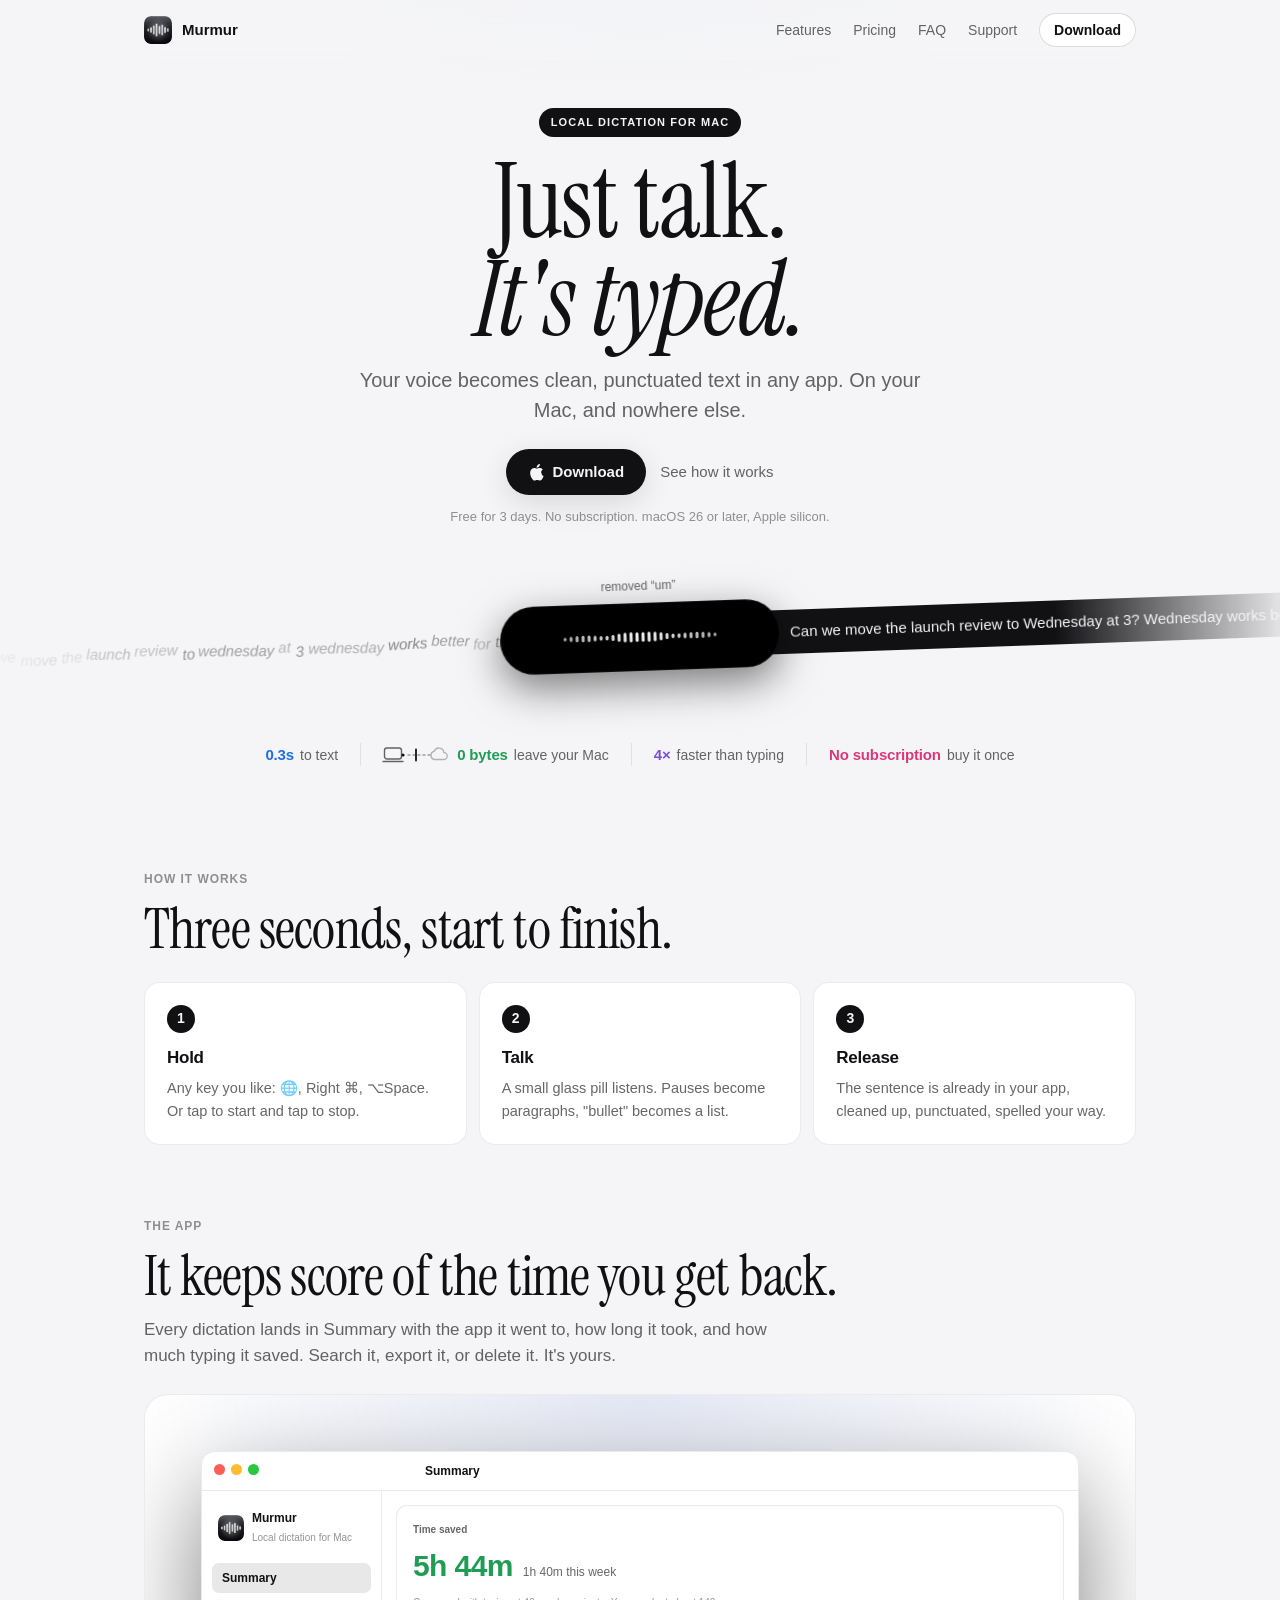
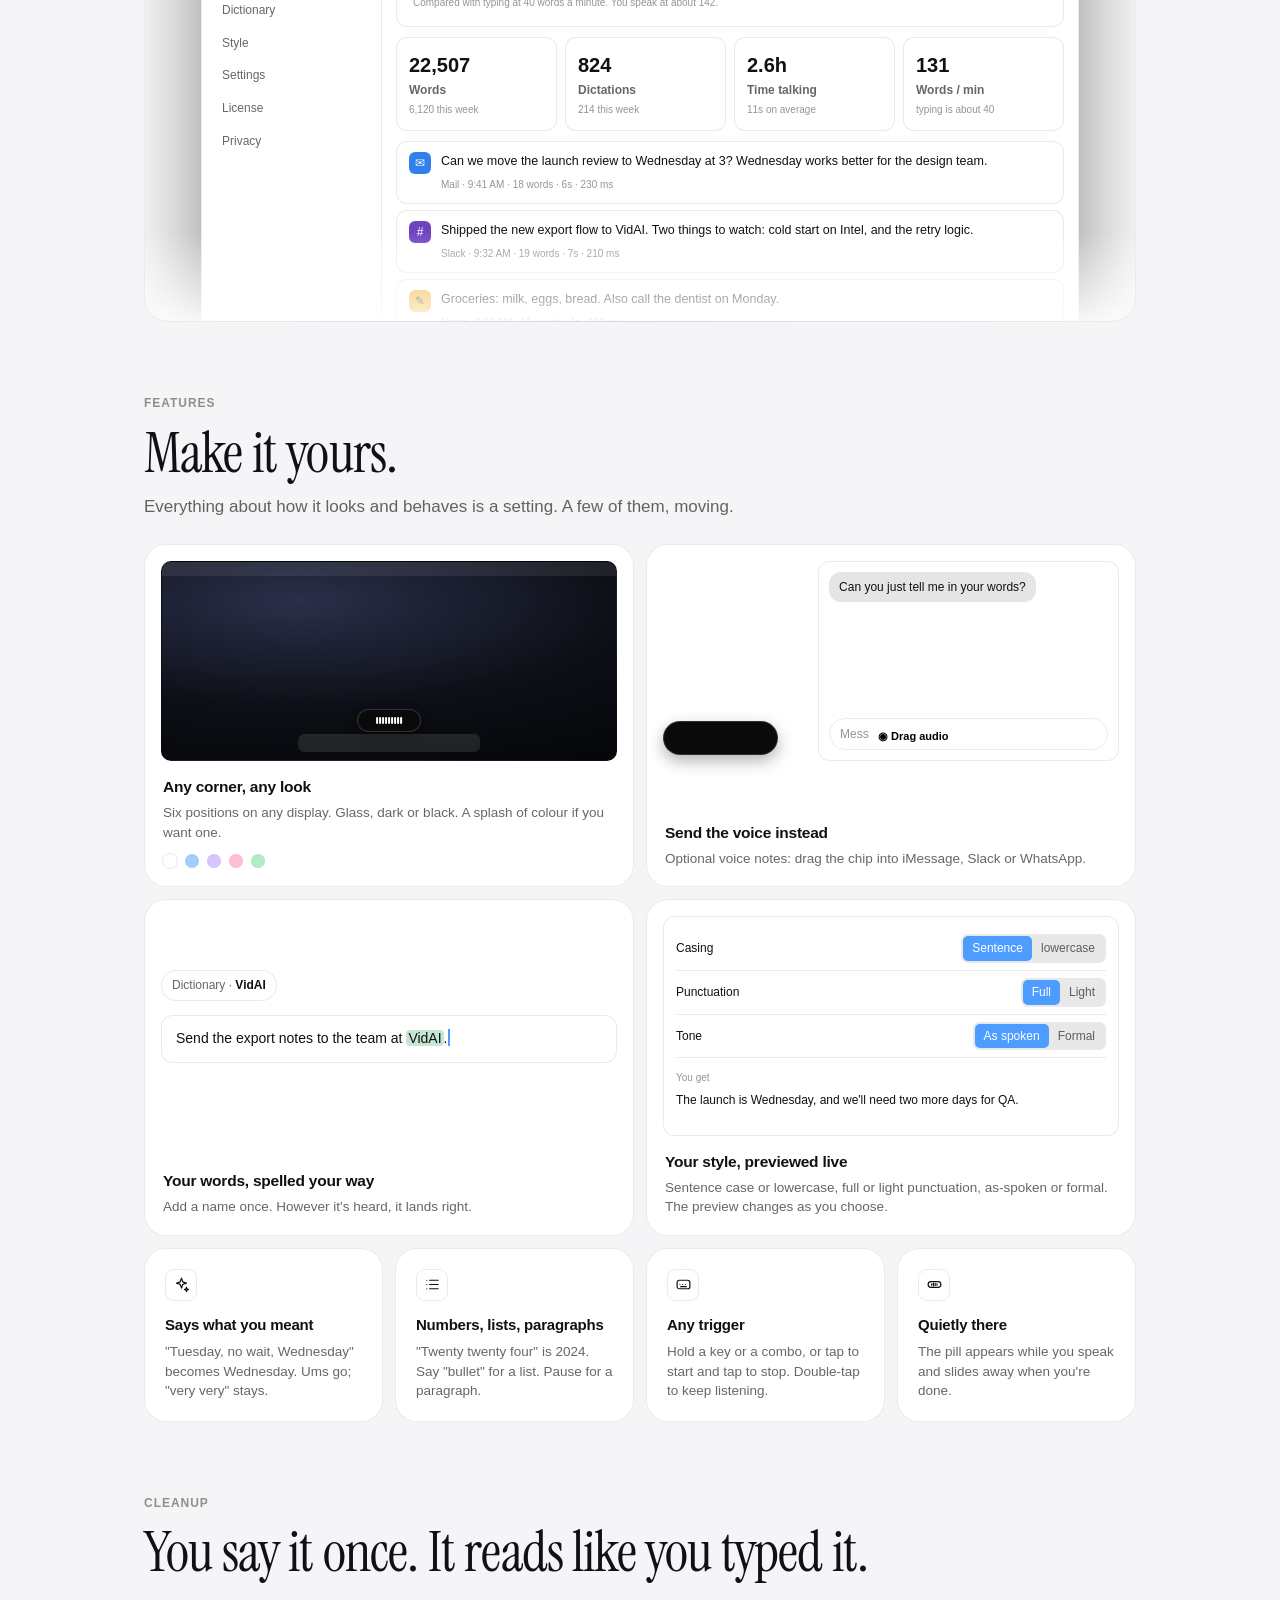
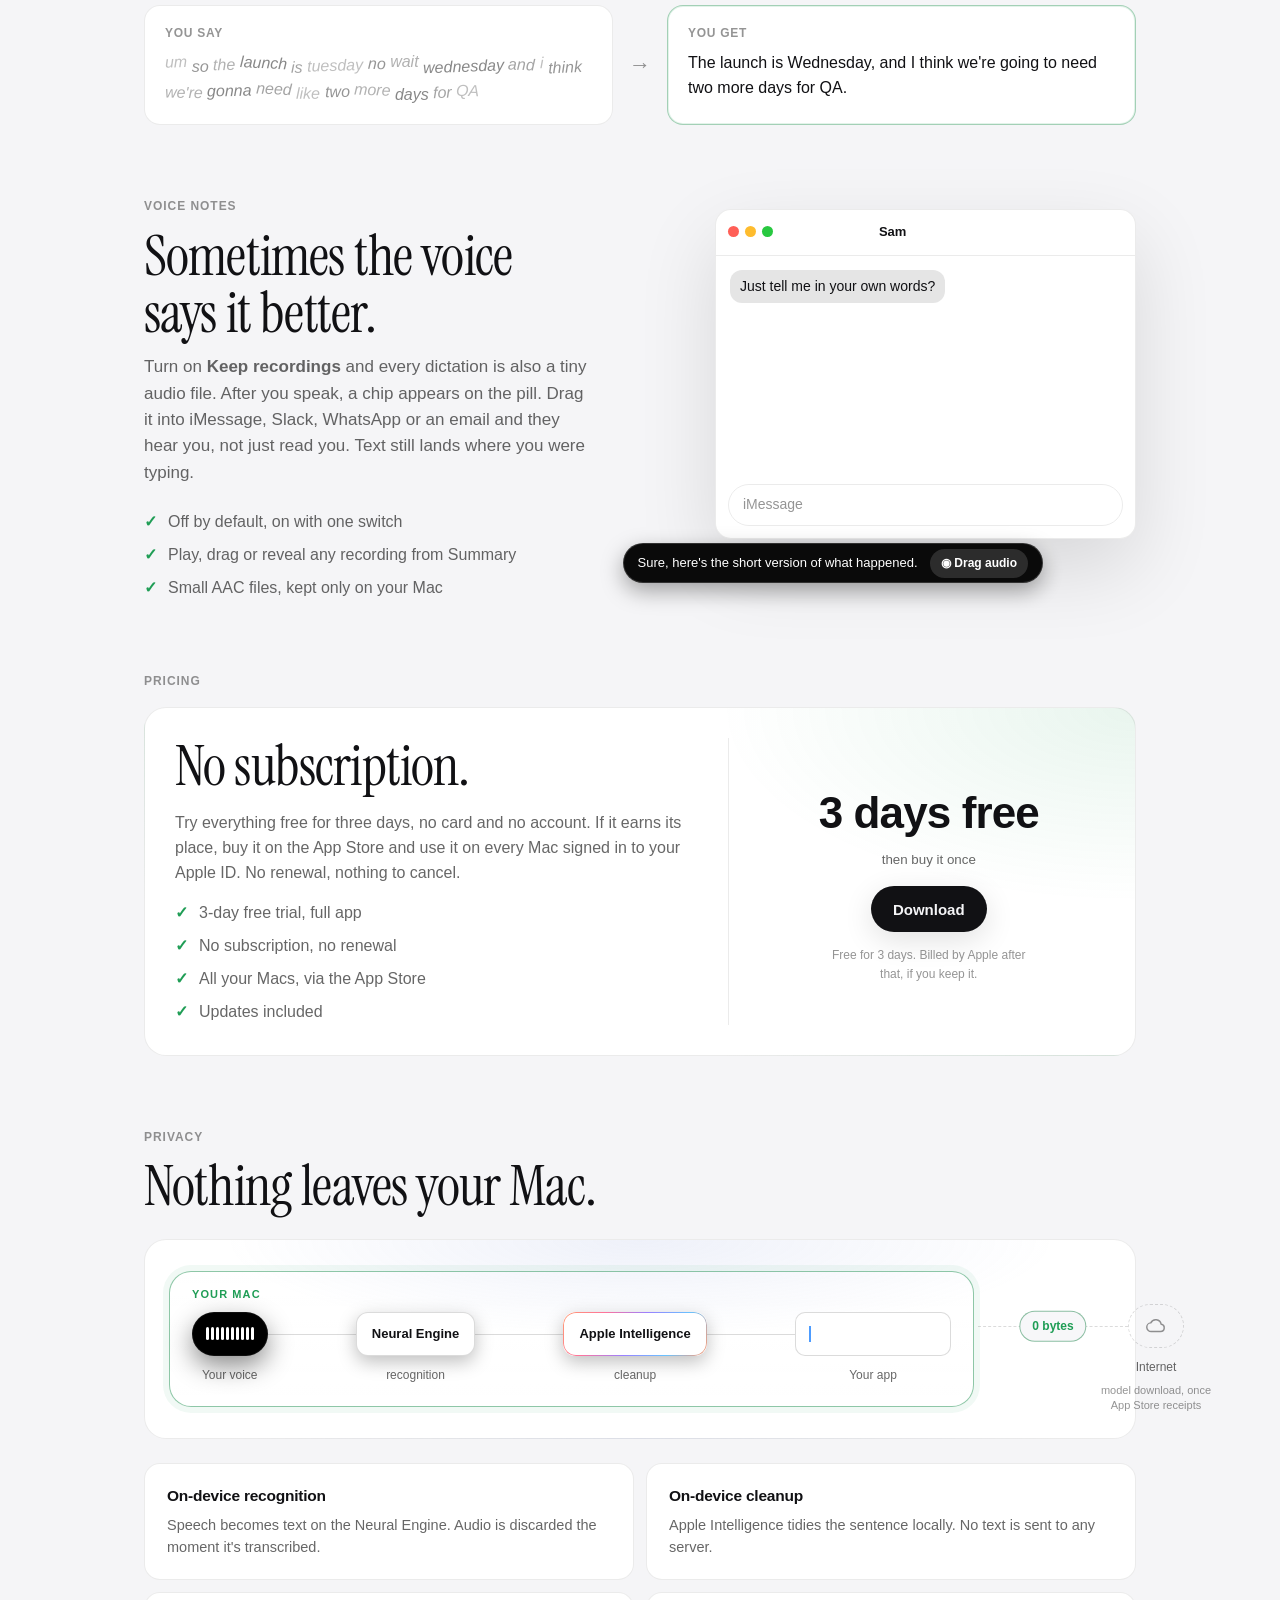
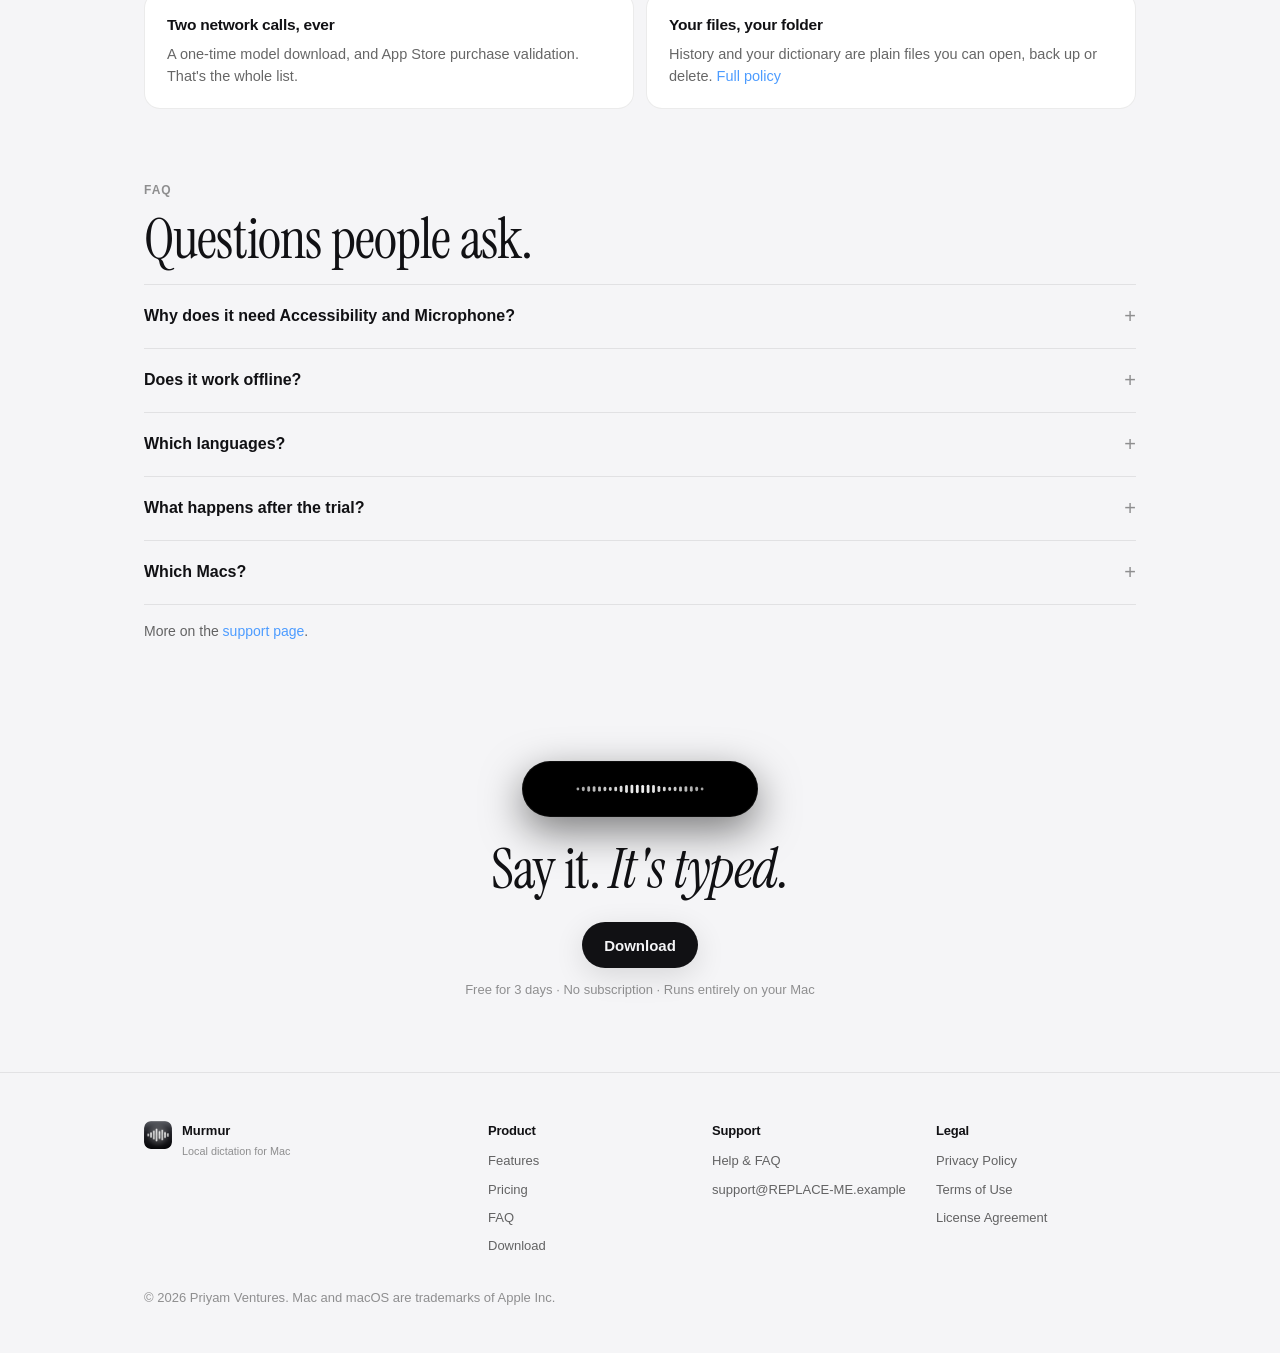
==== Site/index.html @ 07d6a44a "Site: pill halo tight to the edge Co-Authored-By: Claude Opus 5 <noreply@anthropic.com>" ====
<!doctype html><html lang="en"><head><meta charset="utf-8"><meta name="viewport" content="width=device-width, initial-scale=1"><link rel="icon" href="assets/favicon.png"><link rel="preconnect" href="https://fonts.googleapis.com"><link rel="preconnect" href="https://fonts.gstatic.com" crossorigin><link rel="stylesheet" href="https://fonts.googleapis.com/css2?family=Instrument+Serif:ital@0;1&display=swap"><link rel="stylesheet" href="site.css?v=18"><script src="site.js?v=8" defer></script><title>Murmur — Local dictation for Mac</title>
<meta name="description" content="Talk, and clean text lands wherever you're typing. Everything runs on your Mac: no cloud, no account, no telemetry."></head>
<body>
<div class="glow" aria-hidden="true"></div>
<header class="nav wrap"><a class="brand" href="index.html"><img src="assets/icon.png" alt=""><span data-brand="name">Murmur</span></a><nav><a href="#features">Features</a><a href="#pricing">Pricing</a><a href="#faq">FAQ</a><a href="support.html">Support</a><a class="navcta" data-store href="#">Download</a></nav></header>
<main class="wrap">

  <section class="hero">
    <p class="eyebrow tag">Local dictation for Mac</p>
    <h1>Just talk.<br><em>It's typed.</em></h1>
    <p class="lede">Your voice becomes clean, punctuated text in any app. On your Mac, and nowhere else.</p>
    <div class="cta-row">
      <a class="cta" data-store href="#"><svg width="16" height="18" viewBox="0 0 16 18" fill="currentColor" aria-hidden="true"><path d="M13.1 9.5c0-2 1.6-2.9 1.7-3-1-1.4-2.4-1.6-2.9-1.6-1.2-.1-2.4.7-3 .7s-1.6-.7-2.6-.7C4.9 4.9 3.6 5.7 2.9 7c-1.5 2.6-.4 6.4 1.1 8.5.7 1 1.5 2.2 2.6 2.1 1-.1 1.4-.7 2.7-.7s1.6.7 2.7.6c1.1 0 1.8-1 2.5-2 .8-1.2 1.1-2.3 1.1-2.4 0 0-2.1-.8-2.1-3.2zM11.1 3.6c.6-.7.9-1.6.8-2.6-.8 0-1.8.5-2.4 1.2-.5.6-1 1.6-.9 2.5.9.1 1.9-.4 2.5-1.1z"/></svg> Download</a>
      <a class="ghost" href="#how">See how it works</a>
    </div>
    <p class="sub">Free for 3 days. No subscription. macOS 26 or later, Apple silicon.</p>
    <div class="tape" id="tape" aria-hidden="true">
      <div class="tape-raw"><div class="track" id="track-raw"></div></div>
      <div class="tape-clean"><div class="track" id="track-clean"></div></div>
      <div class="tape-badge" id="badge"><span>removed “um”</span></div>
      <div class="pill"><canvas id="wave"></canvas></div>
    </div>
    <ul class="strip" aria-label="Key facts">
      <li><b>0.3s</b><span>to text</span></li>
      <li class="fact-net"><svg class="netglyph" viewBox="0 0 64 20" width="64" height="20" aria-hidden="true">
          <rect x="1.5" y="3" width="17" height="11" rx="2.5"/><path d="M0 16.5h20"/>
          <path class="dash" d="M25 10h22"/>
          <path class="wall" d="M33 4.5v11"/>
          <circle class="pkt" cx="20" cy="10" r="1.6"/>
          <path class="cloud" d="M52 14.5h8.5a3.5 3.5 0 0 0 .4-7 5 5 0 0 0-9.6-1.3A4.2 4.2 0 0 0 52 14.5z"/>
        </svg><b>0 bytes</b><span>leave your Mac</span></li>
      <li><b>4×</b><span>faster than typing</span></li>
      <li><b>No subscription</b><span>buy it once</span></li>
    </ul>
  </section>

  <section class="section reveal" id="how">
    <p class="eyebrow">How it works</p>
    <h2>Three seconds, start to finish.</h2>
    <div class="steps">
      <div class="step"><div class="num">1</div><h3>Hold</h3><p>Any key you like: 🌐, Right ⌘, ⌥Space. Or tap to start and tap to stop.</p></div>
      <div class="step"><div class="num">2</div><h3>Talk</h3><p>A small glass pill listens. Pauses become paragraphs, "bullet" becomes a list.</p></div>
      <div class="step"><div class="num">3</div><h3>Release</h3><p>The sentence is already in your app, cleaned up, punctuated, spelled your way.</p></div>
    </div>
  </section>

  <section class="section reveal" id="app">
    <p class="eyebrow">The app</p>
    <h2>It keeps score of the time you get back.</h2>
    <p class="lede-left">Every dictation lands in Summary with the app it went to, how long it took, and how much typing it saved. Search it, export it, or delete it. It's yours.</p>
    <div class="stage">
    <div class="window" id="mock">
      <div class="titlebar"><span class="dots"><i></i><i></i><i></i></span><span class="title">Summary</span></div>
      <div class="body">
        <aside class="side">
          <div class="side-brand"><img src="assets/icon.png" alt=""><div><b data-brand="name">Murmur</b><small data-brand="tagline">Local dictation</small></div></div>
          <div class="row sel">Summary</div><div class="row">Dictionary</div><div class="row">Style</div><div class="row">Settings</div><div class="row">License</div><div class="row">Privacy</div>
        </aside>
        <div class="content">
          <div class="hero-card"><small>Time saved</small><div class="saved"><b data-count="6h 12m">0h 0m</b><span>1h 40m this week</span></div><small class="faint">Compared with typing at 40 words a minute. You speak at about 142.</small></div>
          <div class="tiles">
            <div class="tile"><b data-count="24,310">0</b><span>Words</span><small>6,120 this week</small></div>
            <div class="tile"><b data-count="893">0</b><span>Dictations</span><small>214 this week</small></div>
            <div class="tile"><b data-count="2.8h">0h</b><span>Time talking</span><small>11s on average</small></div>
            <div class="tile"><b data-count="142">0</b><span>Words / min</span><small>typing is about 40</small></div>
          </div>
          <div class="list">
            <div class="item"><span class="app a1">✉︎</span><div><p>Can we move the launch review to Wednesday at 3? Wednesday works better for the design team.</p><small>Mail · 9:41 AM · 18 words · 6s · 230 ms</small></div></div>
            <div class="item"><span class="app a2">#</span><div><p>Shipped the new export flow to VidAI. Two things to watch: cold start on Intel, and the retry logic.</p><small>Slack · 9:32 AM · 19 words · 7s · 210 ms</small></div></div>
            <div class="item"><span class="app a3">✎</span><div><p>Groceries: milk, eggs, bread. Also call the dentist on Monday.</p><small>Notes · 8:58 AM · 11 words · 4s · 190 ms</small></div></div>
          </div>
        </div>
      </div>
    </div>
    </div>
  </section>

  <section class="section reveal" id="features">
    <p class="eyebrow">Features</p>
    <h2>Make it yours.</h2>
    <p class="lede-left">Everything about how it looks and behaves is a setting. A few of them, moving.</p>
    <div class="bento">
      <div class="tile-b span2" id="scene-pos">
        <div class="mini-screen"><div class="mini-menubar"></div><div class="mini-pill"><i></i><i></i><i></i><i></i><i></i><i></i><i></i><i></i><i></i></div><div class="mini-dock"></div></div>
        <div class="scene-cap"><h3>Any corner, any look</h3><p>Six positions on any display. Glass, dark or black. A splash of colour if you want one.</p><div class="swatches"><span class="on"></span><span style="--c:#4d9cff"></span><span style="--c:#b28cff"></span><span style="--c:#ff80b3"></span><span style="--c:#66d98c"></span></div></div>
      </div>
      <div class="tile-b" id="scene-drag">
        <div class="drag-stage">
          <div class="chat"><div class="bubble them">Can you just tell me in your words?</div><div class="bubble me voice" id="voice"><span class="vwave"><i></i><i></i><i></i><i></i><i></i><i></i><i></i><i></i><i></i><i></i></span><b>0:06</b></div><div class="chat-input">Message</div></div>
          <div class="dpill" id="dpill"><span class="chip" id="chip">◉ Drag audio</span></div>
        </div>
        <div class="scene-cap"><h3>Send the voice instead</h3><p>Optional voice notes: drag the chip into iMessage, Slack or WhatsApp.</p></div>
      </div>
      <div class="tile-b" id="scene-dict">
        <div class="dict-stage">
          <div class="dict-chip">Dictionary · <b>VidAI</b></div>
          <div class="dict-field"><span id="dict-text"></span><span class="caret"></span></div>
        </div>
        <div class="scene-cap"><h3>Your words, spelled your way</h3><p>Add a name once. However it's heard, it lands right.</p></div>
      </div>
      <div class="tile-b span2" id="scene-style">
        <div class="style-wrap">
          <div class="mini-form">
            <div class="mrow"><span>Casing</span><div class="seg" data-seg="case"><b class="sel">Sentence</b><b>lowercase</b></div></div>
            <div class="mrow"><span>Punctuation</span><div class="seg" data-seg="punct"><b class="sel">Full</b><b>Light</b></div></div>
            <div class="mrow"><span>Tone</span><div class="seg" data-seg="tone"><b class="sel">As spoken</b><b>Formal</b></div></div>
            <div class="mprev"><small>You get</small><p id="style-prev"></p></div>
          </div>
        </div>
        <div class="scene-cap"><h3>Your style, previewed live</h3><p>Sentence case or lowercase, full or light punctuation, as-spoken or formal. The preview changes as you choose.</p></div>
      </div>
      <div class="tile-b small"><div class="ic"><svg viewBox="0 0 24 24" aria-hidden="true"><path d="M12 3l1.8 5.2L19 10l-5.2 1.8L12 17l-1.8-5.2L5 10l5.2-1.8zM19 16l.8 2.2L22 19l-2.2.8L19 22l-.8-2.2L16 19l2.2-.8z"/></svg></div><h3>Says what you meant</h3><p>"Tuesday, no wait, Wednesday" becomes Wednesday. Ums go; "very very" stays.</p></div>
      <div class="tile-b small"><div class="ic"><svg viewBox="0 0 24 24" aria-hidden="true"><path d="M8 6h12M8 12h12M8 18h12M4 6h.01M4 12h.01M4 18h.01"/></svg></div><h3>Numbers, lists, paragraphs</h3><p>"Twenty twenty four" is 2024. Say "bullet" for a list. Pause for a paragraph.</p></div>
      <div class="tile-b small"><div class="ic"><svg viewBox="0 0 24 24" aria-hidden="true"><rect x="3" y="6" width="18" height="12" rx="3"/><path d="M7 12h.01M11 12h.01M15 12h.01M8 15h8"/></svg></div><h3>Any trigger</h3><p>Hold a key or a combo, or tap to start and tap to stop. Double-tap to keep listening.</p></div>
      <div class="tile-b small"><div class="ic"><svg viewBox="0 0 24 24" aria-hidden="true"><rect x="3" y="8" width="18" height="8" rx="4"/><path d="M8 11v2M10.5 10v4M13 10.5v3M15.5 11v2"/></svg></div><h3>Quietly there</h3><p>The pill appears while you speak and slides away when you're done.</p></div>
    </div>
  </section>

  <section class="section reveal" id="examples">
    <p class="eyebrow">Cleanup</p>
    <h2>You say it once. It reads like you typed it.</h2>
    <div class="pair" id="pair">
      <div class="say"><small>You say</small><p id="say"></p></div>
      <div class="arrow">→</div>
      <div class="get"><small>You get</small><p id="get"></p></div>
    </div>
  </section>

  <section class="section reveal" id="voice-notes">
    <div class="split">
      <div class="split-copy">
        <p class="eyebrow">Voice notes</p>
        <h2>Sometimes the voice says it better.</h2>
        <p class="lede-left">Turn on <b>Keep recordings</b> and every dictation is also a tiny audio file. After you speak, a chip appears on the pill. Drag it into iMessage, Slack, WhatsApp or an email and they hear you, not just read you. Text still lands where you were typing.</p>
        <ul class="ticks"><li>Off by default, on with one switch</li><li>Play, drag or reveal any recording from Summary</li><li>Small AAC files, kept only on your Mac</li></ul>
      </div>
      <div class="vstage" id="vstage">
        <div class="msgwin">
          <div class="msghead"><span class="dots"><i></i><i></i><i></i></span><span class="msgname">Sam</span></div>
          <div class="msgbody">
            <div class="bubble them">Just tell me in your own words?</div>
            <div class="bubble me voice big" id="voice2"><span class="play" id="play2">▶</span><span class="vwave" id="vwave2"><i></i><i></i><i></i><i></i><i></i><i></i><i></i><i></i><i></i><i></i><i></i><i></i><i></i><i></i><i></i><i></i></span><b>0:06</b></div>
          </div>
          <div class="msginput" id="msginput">iMessage</div>
        </div>
        <div class="vpill" id="vpill"><span class="vtext" id="vtext">Sure, here's the short version of what happened.</span><span class="chip big" id="chip2">◉ Drag audio</span></div>
      </div>
    </div>
  </section>

  <section class="section reveal" id="pricing">
    <p class="eyebrow">Pricing</p>
    <div class="price-card">
      <div class="price-left">
        <h2>No subscription.</h2>
        <p class="muted">Try everything free for three days, no card and no account. If it earns its place, buy it on the App Store and use it on every Mac signed in to your Apple ID. No renewal, nothing to cancel.</p>
        <ul class="ticks">
          <li>3-day free trial, full app</li>
          <li>No subscription, no renewal</li>
          <li>All your Macs, via the App Store</li>
          <li>Updates included</li>
        </ul>
      </div>
      <div class="price-right">
        <div class="price-tag"><span data-brand="price">3 days free</span><small data-brand="priceNote">then buy it once</small></div>
        <a class="cta" data-store href="#">Download</a>
        <small class="faint">Free for 3 days. Billed by Apple after that, if you keep it.</small>
      </div>
    </div>
  </section>

  <section class="section reveal" id="privacy">
    <p class="eyebrow">Privacy</p>
    <h2>Nothing leaves your Mac.</h2>
    <div class="flow" aria-label="Your voice becomes text inside your Mac; nothing is sent to the internet">
      <div class="mac">
        <span class="mac-title">Your Mac</span>
        <div class="pipe">
          <div class="node">
            <div class="mpill"><i></i><i></i><i></i><i></i><i></i><i></i><i></i><i></i><i></i><i></i></div>
            <small>Your voice</small>
          </div>
          <div class="wire"><span class="fly wave"><i></i><i></i><i></i><i></i><i></i></span></div>
          <div class="node"><div class="tile-n"><b>Neural Engine</b></div><small>recognition</small></div>
          <div class="wire"><span class="fly rough">um so can</span></div>
          <div class="node"><div class="tile-n ai"><b>Apple Intelligence</b></div><small>cleanup</small></div>
          <div class="wire"><span class="fly clean">So, can</span></div>
          <div class="node"><div class="mfield"><span id="flow-typed"></span><i class="caret"></i></div><small>Your app</small></div>
        </div>
      </div>
      <div class="out">
        <div class="wire dashed"><span class="barrier">0 bytes</span></div>
        <div class="node">
          <div class="cloud-n"><svg viewBox="0 0 24 24" width="22" height="22" aria-hidden="true"><path d="M7 18h10a4 4 0 0 0 .6-7.95A6 6 0 0 0 6.3 8.6 4.5 4.5 0 0 0 7 18z"/></svg></div>
          <small>Internet</small>
          <em>model download, once<br>App Store receipts</em>
        </div>
      </div>
    </div>
    <div class="priv-grid">
      <div><h3>On-device recognition</h3><p>Speech becomes text on the Neural Engine. Audio is discarded the moment it's transcribed.</p></div>
      <div><h3>On-device cleanup</h3><p>Apple Intelligence tidies the sentence locally. No text is sent to any server.</p></div>
      <div><h3>Two network calls, ever</h3><p>A one-time model download, and App Store purchase validation. That's the whole list.</p></div>
      <div><h3>Your files, your folder</h3><p>History and your dictionary are plain files you can open, back up or delete. <a href="privacy.html">Full policy</a></p></div>
    </div>
  </section>

  <section class="section reveal" id="faq">
    <p class="eyebrow">FAQ</p>
    <h2>Questions people ask.</h2>
    <div class="faq">
      <details><summary>Why does it need Accessibility and Microphone?</summary><p>Microphone, to hear you while you hold the key. Accessibility, to notice the key anywhere on the Mac and to paste the text into the app you're using. It never reads your screen.</p></details>
      <details><summary>Does it work offline?</summary><p>Yes. After the one-time model download on first launch, dictation needs no connection at all.</p></details>
      <details><summary>Which languages?</summary><p>English, all accents. The model is English-only by design; that's what makes it this accurate and this fast.</p></details>
      <details><summary>What happens after the trial?</summary><p>Dictation pauses until you buy it, once, on the App Store. Everything you dictated stays in Summary.</p></details>
      <details><summary>Which Macs?</summary><p>Any Mac with Apple silicon running macOS 26 or later.</p></details>
    </div>
    <p class="muted">More on the <a href="support.html">support page</a>.</p>
  </section>

  <section class="final reveal">
    <div class="pill mini"><canvas id="wave2"></canvas></div>
    <h2>Say it. <em>It's typed.</em></h2>
    <a class="cta" data-store href="#">Download</a>
    <p class="sub">Free for 3 days · No subscription · Runs entirely on your Mac</p>
  </section>
</main>
<footer><div class="wrap">
  <div class="fcols">
    <div class="fbrand"><img src="assets/icon.png" alt=""><div><b data-brand="name">Murmur</b><br><small data-brand="tagline">Local dictation</small></div></div>
    <div><h4>Product</h4><a href="#features">Features</a><a href="#pricing">Pricing</a><a href="#faq">FAQ</a><a data-store href="#">Download</a></div>
    <div><h4>Support</h4><a href="support.html">Help &amp; FAQ</a><a data-mail href="#">support</a></div>
    <div><h4>Legal</h4><a href="privacy.html">Privacy Policy</a><a href="terms.html">Terms of Use</a><a href="eula.html">License Agreement</a></div>
  </div>
  <p>© <span data-year></span> <span data-brand="company">Priyam Ventures</span>. Mac and macOS are trademarks of Apple Inc.</p>
</div></footer>
</body></html>
---- Site/site.css ----
/* ---------- tokens ---------- */
:root {
  --bg: #0b0b0d; --bg2: #121216; --card: #17171c; --card2: #1c1c22; --line: rgba(255,255,255,.08); --line2: rgba(255,255,255,.14);
  --text: #f2f2f4; --dim: rgba(255,255,255,.62); --faint: rgba(255,255,255,.42);
  --green: #33c773; --accent: #4d9cff; --r: 16px; --r-lg: 22px;
  --s1: 8px; --s2: 12px; --s3: 16px; --s4: 24px; --s5: 32px; --s6: 48px; --s7: 72px; --s8: 104px;
  --maxw: 1040px; --shadow: 0 30px 80px rgba(0,0,0,.45);
  color-scheme: dark;
}
@media (prefers-color-scheme: light) {
  :root { --bg: #f5f5f7; --bg2: #ffffff; --card: #ffffff; --card2: #f7f7f9; --line: rgba(0,0,0,.08); --line2: rgba(0,0,0,.14); --text: #111114; --dim: rgba(0,0,0,.6); --faint: rgba(0,0,0,.42); --green: #1f9d55; --shadow: 0 30px 80px rgba(0,0,0,.12); color-scheme: light; }
}
* { box-sizing: border-box; }
html { -webkit-text-size-adjust: 100%; scroll-behavior: smooth; }
html, body { overflow-x: clip; }
body { margin: 0; background: var(--bg); color: var(--text);
  font: 16px/1.55 -apple-system, BlinkMacSystemFont, "SF Pro Text", "Helvetica Neue", Helvetica, Arial, sans-serif; -webkit-font-smoothing: antialiased; }
a { color: var(--accent); text-decoration: none; } a:hover { text-decoration: underline; }
h1, h2, h3, h4 { margin: 0; letter-spacing: -0.015em; }
/* Display type: an editorial serif, regular weight, with an italic for the payoff. */
h1, .section > h2, .price-left h2, .final h2, .split h2 { font-family: "Instrument Serif", "Iowan Old Style", "Times New Roman", serif; font-weight: 400; letter-spacing: -0.015em; -webkit-font-smoothing: antialiased; }
h1 em, h2 em { font-style: italic; color: var(--text); }
.wrap { max-width: var(--maxw); margin: 0 auto; padding: 0 var(--s4); }
.glow { position: fixed; inset: -20% 0 auto 0; height: 70vh; pointer-events: none; z-index: 0;
  background: radial-gradient(60% 60% at 50% 0%, rgba(120,140,190,.18), transparent 70%); animation: drift 24s ease-in-out infinite alternate; }
@media (prefers-color-scheme: light) { .glow { background: radial-gradient(60% 60% at 50% 0%, rgba(90,120,200,.14), transparent 70%); } }
@keyframes drift { from { transform: translateX(-4%) scale(1); } to { transform: translateX(4%) scale(1.06); } }
main, footer { position: relative; z-index: 1; }

/* ---------- nav ---------- */
header.nav { position: sticky; top: 0; z-index: 10; display: flex; align-items: center; justify-content: space-between; height: 60px;
  backdrop-filter: saturate(160%) blur(16px); -webkit-backdrop-filter: saturate(160%) blur(16px);
  background: color-mix(in srgb, var(--bg) 72%, transparent); border-bottom: 1px solid transparent; transition: border-color .3s; }
header.nav.scrolled { border-bottom-color: var(--line); }
.brand { display: inline-flex; align-items: center; gap: 10px; font-weight: 600; font-size: 15px; color: var(--text); } .brand:hover { text-decoration: none; }
.brand img { width: 28px; height: 28px; border-radius: 7px; display: block; }
nav { display: flex; align-items: center; gap: 22px; height: 100%; }
nav a { color: var(--dim); font-size: 14px; line-height: 1; white-space: nowrap; transition: color .2s; } nav a:hover { color: var(--text); text-decoration: none; }
nav .navcta { color: var(--text); background: var(--card); border: 1px solid var(--line2); height: 34px; padding: 0 14px; border-radius: 999px; display: inline-flex; align-items: center; font-weight: 600; transition: background .2s, transform .2s; }
nav .navcta:hover { background: var(--card2); transform: translateY(-1px); }

/* ---------- type ---------- */
.eyebrow { color: var(--faint); font-size: 12px; font-weight: 600; letter-spacing: .08em; text-transform: uppercase; margin: 0 0 var(--s2); }
h1 { font-size: clamp(56px, 9vw, 104px); line-height: 0.94; margin: 0 0 var(--s3); }
h2 { font-size: clamp(26px, 3.4vw, 36px); line-height: 1.12; font-weight: 700; margin: 0 0 var(--s2); }
.section > h2, .price-left h2, .final h2, .split h2 { font-size: clamp(36px, 4.8vw, 56px); line-height: 1.02; }
h3 { font-size: 17px; font-weight: 600; }
.lede { color: var(--dim); font-size: clamp(17px, 2vw, 20px); max-width: 600px; margin: 0 auto var(--s4); line-height: 1.5; }
.lede-left { color: var(--dim); font-size: 17px; max-width: 640px; margin: 0 0 var(--s4); }
.muted { color: var(--dim); max-width: 680px; }
.sub { color: var(--faint); font-size: 13px; margin: var(--s2) 0 0; }

/* ---------- hero ---------- */
.hero { text-align: center; padding: var(--s6) 0 var(--s5); overflow: visible; }
/* Ticker tape: what you said flows in from the left, what got typed rolls out on a ribbon. */
:root { --ribbon-bg: #f4f4f6; --ribbon-fg: #111114; }
@media (prefers-color-scheme: light) { :root { --ribbon-bg: #111114; --ribbon-fg: #f4f4f6; } }
.tape { position: relative; width: 112vw; margin: var(--s6) 0 var(--s3) calc(50% - 56vw); height: 120px; transform: rotate(-2deg); pointer-events: none; }
.tape-raw, .tape-clean { position: absolute; top: 40px; height: 44px; overflow: hidden; display: flex; align-items: center; }
.tape-raw { left: 0; right: 50%; -webkit-mask-image: linear-gradient(90deg, transparent 8%, #000 42%, #000); mask-image: linear-gradient(90deg, transparent 8%, #000 42%, #000); }
.tape-clean { left: 50%; right: 0; background: var(--ribbon-bg); box-shadow: 0 10px 30px rgba(0,0,0,.25);
  -webkit-mask-image: linear-gradient(90deg, #000, #000 58%, transparent 92%); mask-image: linear-gradient(90deg, #000, #000 58%, transparent 92%); }
.track { display: flex; white-space: nowrap; will-change: transform; animation: tape 60s linear infinite; }
.track > span { padding-right: 1.4em; }
.tape-raw .track { color: var(--dim); font-size: 15px; font-weight: 300; font-style: italic; padding-right: 140px; }
.tape-raw .w, .say .w { display: inline-block; font-style: italic; opacity: var(--o); transform: rotate(var(--r)) translateY(var(--y)); animation: wobble var(--d) ease-in-out var(--dl) infinite alternate; }
@keyframes wobble { to { transform: rotate(calc(var(--r) * -1)) translateY(calc(var(--y) * -1)); } }
.tape-clean .track { color: var(--ribbon-fg); font-size: 15px; font-weight: 500; padding-left: 150px; }
@keyframes tape { from { transform: translateX(-50%); } to { transform: translateX(0); } }
.tape .pill { position: absolute; left: 50%; top: 28px; transform: translateX(-50%); z-index: 2; height: 68px; padding: 0 22px; border: 0; background: #000;
  box-shadow: 0 14px 40px rgba(0,0,0,.5), inset 0 0 0 1px rgba(255,255,255,.06); }
/* The faintest lift off the dark background: a wide, very dim halo above and below. */
.tape .pill::before { content: ""; position: absolute; inset: -12px -6px; border-radius: 999px; z-index: -1; pointer-events: none;
  background: radial-gradient(50% 42% at 50% 0%, rgba(255,255,255,.07), transparent 70%), radial-gradient(50% 42% at 50% 100%, rgba(255,255,255,.05), transparent 70%); }
@media (prefers-color-scheme: light) { .tape .pill::before { display: none; } }
.tape-badge { position: absolute; left: 50%; top: 2px; transform: translateX(-50%); font-size: 12px; color: var(--dim); white-space: nowrap; }
.tape-badge span { display: inline-block; opacity: 0; transform: translateY(4px); transition: opacity .45s ease, transform .45s ease; }
.tape-badge span.on { opacity: 1; transform: translateY(0); }
@media (prefers-reduced-motion: reduce) { .track, .tape-raw .w, .say .w { animation: none; } }
.eyebrow.tag { display: inline-block; background: var(--ribbon-bg); color: var(--ribbon-fg); border-radius: 999px; padding: 6px 12px; font-size: 11px; letter-spacing: .1em; margin-bottom: var(--s3); }
.pill { display: inline-flex; align-items: center; justify-content: center; height: 40px; padding: 0 14px; border-radius: 999px; background: #0a0a0a;
  border: 0.6px solid rgba(255,255,255,.14); box-shadow: 0 6px 16px rgba(0,0,0,.28), 0 1px 2px rgba(0,0,0,.16); transition: opacity .4s ease, transform .45s cubic-bezier(.2,.8,.2,1); }
.caret { display: inline-block; width: 1.5px; height: 17px; background: var(--accent); vertical-align: -3px; margin-left: 1px; animation: blink 1s steps(2) infinite; }
@keyframes blink { 50% { opacity: 0; } }
.cta-row { display: flex; gap: 14px; justify-content: center; align-items: center; flex-wrap: wrap; }
.cta { display: inline-flex; align-items: center; gap: 8px; background: var(--text); color: var(--bg); height: 46px; padding: 0 22px; border-radius: 999px; font-weight: 600; font-size: 15px;
  transition: transform .2s ease, box-shadow .3s ease; box-shadow: 0 8px 30px rgba(255,255,255,.08); }
.cta:hover { text-decoration: none; transform: translateY(-1px); box-shadow: 0 12px 40px rgba(255,255,255,.16); }
@media (prefers-color-scheme: light) { .cta { box-shadow: 0 8px 30px rgba(0,0,0,.12); } .cta:hover { box-shadow: 0 12px 40px rgba(0,0,0,.2); } }
.ghost { color: var(--dim); font-weight: 500; font-size: 15px; } .ghost:hover { color: var(--text); text-decoration: none; }
.strip { list-style: none; margin: var(--s6) auto 0; padding: 0; display: flex; justify-content: center; flex-wrap: wrap; gap: 6px 0; max-width: 860px; }
.strip li { display: inline-flex; align-items: baseline; gap: 6px; padding: 0 22px; border-left: 1px solid var(--line); white-space: nowrap; }
.strip li:first-child { border-left: 0; }
.strip b { font-size: 15px; font-weight: 600; color: var(--text); font-variant-numeric: tabular-nums; letter-spacing: -0.01em; } .strip span { color: var(--dim); font-size: 14px; }
/* The four facts wear the app's four accent colours. */
:root { --c-blue: #5aa4ff; --c-green: #5fd68a; --c-purple: #b48fff; --c-pink: #ff85b6; }
@media (prefers-color-scheme: light) { :root { --c-blue: #1f6fe0; --c-green: #1f9d55; --c-purple: #7a4fd6; --c-pink: #d8397a; } }
.strip li:nth-child(1) b { color: var(--c-blue); } .strip li:nth-child(2) b { color: var(--c-green); } .strip li:nth-child(3) b { color: var(--c-purple); } .strip li:nth-child(4) b { color: var(--c-pink); }
.netglyph .wall { stroke: var(--c-green); } .netglyph .pkt { fill: var(--c-green); }
.netglyph { align-self: center; margin-right: 4px; fill: none; stroke: var(--dim); stroke-width: 1.4; stroke-linecap: round; stroke-linejoin: round; overflow: visible; }
.netglyph .dash { stroke-dasharray: 2 3; opacity: .6; }
.netglyph .wall { stroke: var(--text); stroke-width: 1.8; }
.netglyph .cloud { opacity: .45; }
.netglyph .pkt { fill: var(--text); stroke: none; animation: pkt 3.2s cubic-bezier(.4,0,.6,1) infinite; }
@keyframes pkt { 0% { transform: translateX(0); opacity: 0; } 12% { opacity: 1; } 48% { transform: translateX(11px); opacity: 1; } 56% { transform: translateX(11.5px); opacity: 0; } 100% { transform: translateX(11.5px); opacity: 0; } }
@media (prefers-reduced-motion: reduce) { .netglyph .pkt { animation: none; transform: translateX(11px); } }

/* ---------- sections ---------- */
.section { padding: var(--s7) 0 0; scroll-margin-top: 72px; }
::selection { background: color-mix(in srgb, var(--text) 18%, transparent); }
:focus-visible { outline: 2px solid var(--accent); outline-offset: 3px; border-radius: 6px; }
.section:last-of-type { padding-bottom: var(--s7); }
.steps { display: grid; grid-template-columns: repeat(3, 1fr); gap: var(--s2); margin-top: var(--s4); }
.step { background: var(--card); border: 1px solid var(--line); border-radius: var(--r); padding: 22px; }
.step .num { width: 28px; height: 28px; border-radius: 999px; background: var(--text); color: var(--bg); font-weight: 700; font-size: 14px; display: grid; place-items: center; margin-bottom: 12px; }
.step h3 { margin-bottom: 6px; } .step p { margin: 0; color: var(--dim); font-size: 14.5px; }

/* ---------- mock window ---------- */
/* Screenshot stage: the window sits in a lit frame and runs off the bottom edge. */
.stage { position: relative; margin-top: var(--s4); padding: 56px 56px 0; border-radius: 24px; border: 1px solid var(--line); overflow: hidden;
  background: radial-gradient(70% 80% at 50% 0%, rgba(120,140,210,.18), transparent 72%), var(--card); }
.stage::after { content: ""; position: absolute; left: 0; right: 0; bottom: 0; height: 90px; background: linear-gradient(transparent, color-mix(in srgb, var(--card) 85%, transparent)); pointer-events: none; }
.stage .window { max-width: 960px; margin: 0 auto -36px; border-bottom-left-radius: 0; border-bottom-right-radius: 0; box-shadow: 0 40px 100px rgba(0,0,0,.5), 0 0 0 1px rgba(255,255,255,.05) inset; }
.window { border-radius: 14px; overflow: hidden; border: 1px solid var(--line); background: var(--bg2); box-shadow: var(--shadow), 0 0 0 1px rgba(255,255,255,.04) inset; font-size: 12px; }
.titlebar { display: flex; align-items: center; gap: 10px; padding: 10px 12px; border-bottom: 1px solid var(--line); }
.dots i { display: inline-block; width: 11px; height: 11px; border-radius: 50%; margin-right: 6px; background: #ff5f57; } .dots i:nth-child(2) { background: #febc2e; } .dots i:nth-child(3) { background: #28c840; }
.titlebar .title { font-weight: 600; margin-left: 150px; color: var(--text); }
.window .body { display: grid; grid-template-columns: 180px 1fr; min-height: 420px; }
.side { border-right: 1px solid var(--line); padding: 12px 10px; }
.side-brand { display: flex; align-items: center; gap: 8px; padding: 6px 6px 14px; } .side-brand img { width: 26px; height: 26px; border-radius: 7px; }
.side-brand b { display: block; font-size: 12px; color: var(--text); } .side-brand small { color: var(--faint); font-size: 10px; }
.side .row { padding: 6px 10px; border-radius: 7px; color: var(--dim); margin: 2px 0; } .side .row.sel { background: rgba(127,127,127,.18); color: var(--text); font-weight: 600; }
.content { padding: 14px; display: flex; flex-direction: column; gap: 10px; }
.hero-card, .tile, .item { background: var(--card); border: 1px solid var(--line); border-radius: 11px; }
.hero-card { padding: 14px 16px; } .hero-card small { color: var(--dim); font-weight: 600; } .hero-card small.faint { color: var(--faint); font-weight: 400; }
.saved { display: flex; align-items: baseline; gap: 10px; margin: 4px 0; } .saved b { font-size: 30px; color: var(--green); font-variant-numeric: tabular-nums; letter-spacing: -0.02em; } .saved span { color: var(--dim); }
.tiles { display: grid; grid-template-columns: repeat(4, 1fr); gap: 8px; } .tile { padding: 12px; } .tile b { display: block; font-size: 20px; color: var(--text); font-variant-numeric: tabular-nums; } .tile span { display: block; color: var(--dim); font-weight: 600; } .tile small { color: var(--faint); }
.list { display: flex; flex-direction: column; gap: 6px; } .item { display: flex; gap: 10px; padding: 10px 12px; align-items: flex-start; transition: opacity .8s ease, transform .8s cubic-bezier(.2,.8,.2,1); }
.item.arriving { opacity: 0; transform: translateY(-8px); } .item p { margin: 0 0 3px; color: var(--text); font-size: 12.5px; } .item small { color: var(--faint); }
.app { width: 22px; height: 22px; border-radius: 6px; display: grid; place-items: center; font-size: 12px; color: #fff; flex: none; } .a1 { background: #2f80ed; } .a2 { background: #6f42c1; } .a3 { background: #f2b01e; color: #222; }

/* ---------- bento ---------- */
.bento { display: grid; grid-template-columns: repeat(4, 1fr); gap: var(--s2); }
.tile-b { background: var(--card); border: 1px solid var(--line); border-radius: var(--r-lg); overflow: hidden; display: flex; flex-direction: column; grid-column: span 2; min-height: 300px;
  transition: transform .3s ease, border-color .3s ease, box-shadow .3s ease; }
.tile-b:hover { transform: translateY(-3px); border-color: var(--line2); box-shadow: var(--shadow); }
.tile-b { transition: transform .35s cubic-bezier(.2,.8,.2,1), border-color .35s ease; } .tile-b:hover { transform: translateY(-2px); border-color: var(--line2); }
.tile-b.span2 { grid-column: span 2; } .tile-b.small { grid-column: span 1; min-height: 0; padding: 20px; }
.tile-b.small h3 { margin: 0 0 6px; font-size: 15px; } .tile-b.small p { margin: 0; color: var(--dim); font-size: 13.5px; line-height: 1.45; }
.ic svg { width: 17px; height: 17px; fill: none; stroke: var(--text); stroke-width: 1.7; stroke-linecap: round; stroke-linejoin: round; }
.ic { width: 32px; height: 32px; border-radius: 9px; display: grid; place-items: center; background: linear-gradient(180deg, rgba(255,255,255,.12), rgba(255,255,255,.04)); border: 1px solid var(--line); font-weight: 700; font-size: 13px; margin-bottom: 12px; }
.scene-cap { padding: 14px 18px 18px; margin-top: auto; } .scene-cap h3 { margin-bottom: 4px; font-size: 15.5px; } .scene-cap p { margin: 0; color: var(--dim); font-size: 13.5px; line-height: 1.45; }
.swatches { display: flex; gap: 8px; margin-top: 12px; } .swatches span { width: 14px; height: 14px; border-radius: 50%; background: var(--c, #fff); border: 1px solid var(--line); opacity: .5; transition: opacity .4s, transform .4s; }
.swatches span.on { opacity: 1; transform: scale(1.15); box-shadow: 0 0 0 2px var(--card), 0 0 0 3.5px var(--c, #fff); }
/* scene: positions */
.mini-screen { position: relative; margin: 16px 16px 0; height: 200px; border-radius: 10px; overflow: hidden; border: 1px solid var(--line); background: radial-gradient(120% 90% at 30% 20%, #2a2f4a, #0d0f16 60%, #06070a); }
.mini-menubar { height: 7%; background: rgba(255,255,255,.08); } .mini-dock { position: absolute; left: 50%; bottom: 4%; transform: translateX(-50%); width: 40%; height: 9%; border-radius: 6px; background: rgba(255,255,255,.10); }
.mini-pill { position: absolute; display: flex; align-items: center; gap: 1.5px; height: 12%; padding: 0 4%; border-radius: 999px; background: #0a0a0a; border: 0.5px solid rgba(255,255,255,.16);
  box-shadow: 0 4px 10px rgba(0,0,0,.4); transition: left .9s cubic-bezier(.2,.8,.2,1), top .9s cubic-bezier(.2,.8,.2,1), transform .9s cubic-bezier(.2,.8,.2,1), background .6s, border-color .6s; --accent: #fff; }
.mini-pill.glass { background: rgba(60,60,70,.55); border-color: rgba(255,255,255,.28); } .mini-pill.dark { background: rgba(20,20,22,.9); }
.mini-pill i { width: 1.5px; border-radius: 1px; background: var(--accent); height: 30%; animation: mbar 1.1s ease-in-out infinite alternate; }
.mini-pill i:nth-child(2) { animation-delay: -.2s } .mini-pill i:nth-child(3) { animation-delay: -.4s } .mini-pill i:nth-child(4) { animation-delay: -.6s } .mini-pill i:nth-child(5) { animation-delay: -.8s } .mini-pill i:nth-child(6) { animation-delay: -.3s } .mini-pill i:nth-child(7) { animation-delay: -.7s } .mini-pill i:nth-child(8) { animation-delay: -.1s } .mini-pill i:nth-child(9) { animation-delay: -.5s }
@keyframes mbar { from { height: 25%; opacity: .7 } to { height: 70%; opacity: 1 } }
/* scene: drag */
.drag-stage { position: relative; margin: 16px 16px 0; height: 200px; }
.chat { position: absolute; right: 0; top: 0; width: 66%; height: 100%; border-radius: 12px; border: 1px solid var(--line); background: var(--bg2); padding: 10px; display: flex; flex-direction: column; gap: 8px; font-size: 12px; }
.bubble { max-width: 88%; padding: 7px 10px; border-radius: 12px; line-height: 1.35; } .bubble.them { background: rgba(127,127,127,.2); align-self: flex-start; color: var(--text); }
.bubble.me { background: #2f80ed; color: #fff; align-self: flex-end; display: flex; align-items: center; gap: 8px; opacity: 0; transform: translateY(6px) scale(.96); transition: opacity .5s, transform .5s; } .bubble.me.show { opacity: 1; transform: none; }
.vwave { display: flex; gap: 2px; align-items: center; height: 14px; } .vwave i { width: 2px; border-radius: 1px; background: rgba(255,255,255,.9); }
.vwave i:nth-child(odd) { height: 60% } .vwave i:nth-child(even) { height: 100% } .vwave i:nth-child(3n) { height: 40% }
.chat-input { margin-top: auto; border: 1px solid var(--line); border-radius: 999px; padding: 6px 10px; color: var(--faint); transition: border-color .3s, box-shadow .3s; } .chat-input.hot { border-color: var(--accent); box-shadow: 0 0 0 3px rgba(77,156,255,.25); }
.dpill { position: absolute; left: 0; bottom: 6px; height: 34px; padding: 0 12px; border-radius: 999px; background: #0a0a0a; border: .6px solid rgba(255,255,255,.16); display: flex; align-items: center; box-shadow: 0 6px 16px rgba(0,0,0,.3); }
.chip { display: inline-block; background: rgba(255,255,255,.14); color: #fff; font-size: 11px; font-weight: 600; padding: 4px 9px; border-radius: 999px; transition: transform 1.4s cubic-bezier(.4,0,.2,1), opacity .4s, background .3s; will-change: transform; }
.chip.lift { background: #fff; color: #000; } .chip.gone { opacity: 0; transition: opacity .25s; }
/* scene: style */
.style-wrap { padding: 16px 16px 0; } .mini-form { border: 1px solid var(--line); border-radius: 12px; background: var(--bg2); padding: 10px 12px; font-size: 12px; }
.mrow { display: flex; align-items: center; justify-content: space-between; padding: 7px 0; border-bottom: 1px solid var(--line); color: var(--text); }
.seg { display: inline-flex; background: rgba(127,127,127,.18); border-radius: 7px; padding: 2px; } .seg b { font-weight: 500; padding: 3px 9px; border-radius: 5px; color: var(--dim); transition: background .35s, color .35s; } .seg b.sel { background: var(--accent); color: #fff; }
.mprev { padding-top: 10px; } .mprev small { color: var(--faint); } .mprev p { margin: 4px 0 0; color: var(--text); min-height: 34px; transition: opacity .3s; }
/* scene: dictionary */
.dict-stage { margin: 16px 16px 0; height: 200px; display: flex; flex-direction: column; justify-content: center; gap: 14px; }
.dict-chip { align-self: flex-start; font-size: 12px; color: var(--dim); border: 1px solid var(--line); border-radius: 999px; padding: 5px 10px; background: var(--bg2); } .dict-chip b { color: var(--text); }
.dict-chip.pulse { animation: pulse .6s ease; } @keyframes pulse { 50% { transform: scale(1.06); border-color: var(--green); } }
.dict-field { border: 1px solid var(--line); border-radius: 12px; background: var(--bg2); padding: 12px 14px; font-size: 14px; color: var(--text); min-height: 48px; }
.dict-field mark { background: color-mix(in srgb, var(--green) 25%, transparent); color: var(--text); border-radius: 4px; padding: 0 2px; }

/* ---------- you say / you get ---------- */
.pair { display: grid; grid-template-columns: 1fr auto 1fr; gap: var(--s2); align-items: stretch; margin-top: var(--s4); }
.say, .get { background: var(--card); border: 1px solid var(--line); border-radius: var(--r); padding: 18px 20px; min-height: 120px; }
.say small, .get small { display: block; color: var(--faint); font-size: 12px; font-weight: 600; text-transform: uppercase; letter-spacing: .06em; margin-bottom: 8px; }
.say p { color: var(--dim); margin: 0; font-style: italic; font-weight: 300; line-height: 1.7; } .get p { color: var(--text); margin: 0; font-weight: 500; white-space: pre-line; }
.get { border-color: color-mix(in srgb, var(--green) 35%, var(--line)); box-shadow: 0 0 0 1px color-mix(in srgb, var(--green) 12%, transparent) inset; }
.arrow { align-self: center; color: var(--faint); font-size: 22px; padding: 0 4px; }
.say p, .get p { transition: opacity .35s ease, transform .35s ease; } .pair.swap .say p, .pair.swap .get p { opacity: 0; transform: translateY(6px); }

/* ---------- pricing ---------- */
.price-card { display: grid; grid-template-columns: 1.4fr 1fr; gap: var(--s4); background: var(--card); border: 1px solid var(--line); border-radius: var(--r-lg); padding: 30px; margin-top: var(--s3);
  background-image: radial-gradient(60% 80% at 100% 0%, color-mix(in srgb, var(--green) 10%, transparent), transparent 70%); }
.price-left h2 { margin-bottom: 10px; }
.ticks { list-style: none; padding: 0; margin: 16px 0 0; display: grid; gap: 8px; } .ticks li { color: var(--dim); padding-left: 24px; position: relative; }
.ticks li::before { content: "✓"; position: absolute; left: 0; color: var(--green); font-weight: 700; }
.price-right { display: flex; flex-direction: column; align-items: center; justify-content: center; gap: 14px; text-align: center; border-left: 1px solid var(--line); padding-left: var(--s4); }
.price-tag span { display: block; font-size: 44px; font-weight: 700; letter-spacing: -0.02em; } .price-tag small { color: var(--dim); }
.price-right .faint { color: var(--faint); font-size: 12px; max-width: 220px; }

/* ---------- privacy + faq + final ---------- */
.priv-grid { display: grid; grid-template-columns: repeat(2, 1fr); gap: var(--s2); margin-top: var(--s4); }
.priv-grid div { background: var(--card); border: 1px solid var(--line); border-radius: var(--r); padding: 20px 22px; } .priv-grid h3 { margin-bottom: 6px; font-size: 15.5px; } .priv-grid p { margin: 0; color: var(--dim); font-size: 14.5px; }
.faq { margin-top: var(--s3); border-top: 1px solid var(--line); } .faq details { border-bottom: 1px solid var(--line); padding: 16px 0; }
.faq summary { cursor: pointer; font-weight: 600; list-style: none; display: flex; justify-content: space-between; align-items: center; } .faq summary::-webkit-details-marker { display: none; }
.faq summary::after { content: "+"; color: var(--faint); font-weight: 400; font-size: 20px; transition: transform .25s; } .faq details[open] summary::after { transform: rotate(45deg); }
.faq p { color: var(--dim); margin: 10px 0 0; max-width: 720px; }
#faq .muted { margin-top: var(--s3); font-size: 14px; }
.final { text-align: center; padding: var(--s8) 0 var(--s7); }
.final .pill.mini { position: relative; margin-bottom: var(--s4); height: 56px; padding: 0 18px; border: 0; background: #000; box-shadow: 0 14px 40px rgba(0,0,0,.5), inset 0 0 0 1px rgba(255,255,255,.06); }
.final .pill.mini::before { content: ""; position: absolute; inset: -10px -6px; border-radius: 999px; z-index: -1; pointer-events: none;
  background: radial-gradient(50% 42% at 50% 0%, rgba(255,255,255,.06), transparent 70%), radial-gradient(50% 42% at 50% 100%, rgba(255,255,255,.045), transparent 70%); }
@media (prefers-color-scheme: light) { .final .pill.mini::before { display: none; } } .final h2 { margin-bottom: var(--s4); }

/* ---------- footer ---------- */
footer { border-top: 1px solid var(--line); padding: var(--s6) 0 var(--s5); color: var(--faint); font-size: 13px; }
.fcols { display: grid; grid-template-columns: 1.6fr 1fr 1fr 1fr; gap: var(--s4); margin-bottom: var(--s4); }
.fcols h4 { color: var(--text); font-size: 13px; margin: 0 0 10px; } .fcols a { display: block; color: var(--dim); margin: 0 0 8px; } .fcols a:hover { color: var(--text); text-decoration: none; }
.fbrand { display: flex; align-items: flex-start; gap: 10px; color: var(--text); } .fbrand img { width: 28px; height: 28px; border-radius: 7px; } .fbrand small { color: var(--faint); }

/* ---------- legal pages ---------- */
.legal { max-width: 760px; margin: 0 auto; padding: var(--s4) var(--s4) var(--s7); }
.legal h1 { font-size: 34px; margin: var(--s4) 0 6px; } .legal .meta { color: var(--faint); font-size: 14px; margin-bottom: var(--s4); }
.legal h2 { font-size: 20px; margin: 30px 0 8px; } .legal h3 { font-size: 16px; margin: 20px 0 6px; }
.legal p, .legal li { color: var(--dim); } .legal li { margin: 4px 0; }
.legal table { border-collapse: collapse; width: 100%; font-size: 14px; } .legal td, .legal th { text-align: left; padding: 8px 10px; border-bottom: 1px solid var(--line); vertical-align: top; } .legal th { color: var(--text); }
kbd { font: 13px -apple-system, BlinkMacSystemFont, sans-serif; background: var(--card); border: 1px solid var(--line); border-radius: 6px; padding: 1px 6px; }

/* ---------- motion + responsive ---------- */
.reveal { opacity: 0; transform: translateY(12px); transition: opacity .9s ease, transform .9s cubic-bezier(.2,.8,.2,1); } .reveal.in { opacity: 1; transform: none; }
@media (prefers-reduced-motion: reduce) { .reveal { opacity: 1; transform: none; transition: none; } .glow { animation: none; } .tile-b, .cta { transition: none; } }
@media (max-width: 900px) { .bento { grid-template-columns: repeat(2, 1fr); } .tile-b.small { grid-column: span 1; } .fcols { grid-template-columns: 1fr 1fr; } }
@media (max-width: 760px) {
  :root { --s7: 56px; --s8: 72px; }
  nav { gap: 14px; } nav a:not(.navcta) { display: none; }
  .tape .pill { height: 56px; padding: 0 16px; } .tape .pill canvas { width: 180px !important; height: 43px !important; } .tape { margin-top: var(--s5); }
  .strip { display: grid; grid-template-columns: 1fr; gap: 10px 0; } .strip li { padding: 0; justify-content: center; border-left: 0; } .steps { grid-template-columns: 1fr; }
  .stage { padding: 24px 14px 0; border-radius: 16px; } .stage .window { margin-bottom: -20px; } .window .body { grid-template-columns: 1fr; } .side { display: none; } .tiles { grid-template-columns: repeat(2, 1fr); } .titlebar .title { margin-left: 8px; }
  .bento { grid-template-columns: 1fr; } .tile-b, .tile-b.span2, .tile-b.small { grid-column: span 1; }
  .pair { grid-template-columns: 1fr; } .arrow { transform: rotate(90deg); justify-self: center; }
  .price-card { grid-template-columns: 1fr; } .price-right { border-left: 0; padding-left: 0; border-top: 1px solid var(--line); padding-top: 20px; }
  .priv-grid { grid-template-columns: 1fr; } .fcols { grid-template-columns: 1fr 1fr; }
  .legal h1 { font-size: 28px; }
}

/* ---------- voice-note showcase ---------- */
.split { display: grid; grid-template-columns: 1fr 1.15fr; gap: var(--s5); align-items: center; }
.split-copy .ticks { margin-top: var(--s3); }
.vstage { position: relative; height: 380px; }
.msgwin { position: absolute; right: 0; top: 0; width: 82%; height: 330px; border-radius: 16px; border: 1px solid var(--line); background: var(--bg2); box-shadow: var(--shadow); display: flex; flex-direction: column; overflow: hidden; }
.msghead { display: flex; align-items: center; gap: 10px; padding: 10px 12px; border-bottom: 1px solid var(--line); } .msgname { font-weight: 600; font-size: 13px; margin-left: 90px; }
.msgbody { padding: 14px; display: flex; flex-direction: column; gap: 10px; flex: 1; font-size: 14px; }
.msginput { margin: 0 12px 12px; border: 1px solid var(--line); border-radius: 999px; padding: 9px 14px; color: var(--faint); font-size: 14px; transition: border-color .3s, box-shadow .3s; } .msginput.hot { border-color: var(--accent); box-shadow: 0 0 0 4px rgba(77,156,255,.22); }
.bubble.me.big { gap: 10px; padding: 9px 12px; } .bubble.me.big .vwave { height: 20px; gap: 2.5px; } .bubble.me.big .vwave i { width: 2.5px; }
.bubble.me.big .play { width: 22px; height: 22px; border-radius: 50%; background: rgba(255,255,255,.9); color: #2f80ed; display: grid; place-items: center; font-size: 9px; }
.vwave i { transition: background .3s; } .vwave.playing i { background: rgba(255,255,255,.45); } .vwave.playing i.on { background: #fff; }
.vpill { position: absolute; left: 0; bottom: 6px; height: 40px; padding: 0 14px; border-radius: 999px; background: #0a0a0a; border: .6px solid rgba(255,255,255,.16); display: flex; align-items: center; gap: 12px; box-shadow: 0 8px 22px rgba(0,0,0,.35); max-width: 100%; }
.vtext { color: #fff; font-size: 13px; font-weight: 500; white-space: nowrap; overflow: hidden; text-overflow: ellipsis; max-width: 280px; }
.chip.big { font-size: 12px; padding: 5px 11px; flex: none; }
@media (max-width: 900px) { .split { grid-template-columns: 1fr; } .vstage { height: 400px; } .msgwin { width: 100%; } .vtext { max-width: 150px; } }
/* ---------- privacy flow ---------- */
/* Privacy diagram: the pipeline lives inside the Mac; the only wire out ends at 0 bytes. */
.flow { margin: var(--s4) 0 var(--s2); display: grid; grid-template-columns: minmax(0, 1fr) auto; align-items: center; gap: 0 4px; padding: 24px; border-radius: var(--r-lg); border: 1px solid var(--line);
  background: radial-gradient(60% 70% at 50% 0%, rgba(120,140,210,.12), transparent 70%), var(--card); }
.flow .mac { position: relative; padding: 40px 22px 22px; border-radius: 22px; border: 1px solid color-mix(in srgb, var(--green) 45%, var(--line)); background: linear-gradient(rgba(255,255,255,.035), rgba(255,255,255,.01));
  box-shadow: 0 0 0 6px color-mix(in srgb, var(--green) 6%, transparent); }
.flow .mac-title { position: absolute; left: 22px; top: 14px; font-size: 11px; font-weight: 700; letter-spacing: .1em; text-transform: uppercase; color: var(--green); }
.flow .pipe { display: flex; align-items: flex-start; }
.flow .node { display: flex; flex-direction: column; align-items: center; gap: 10px; flex: 0 0 auto; }
.flow .node small { font-size: 12px; color: var(--dim); white-space: nowrap; }
.flow .node em { font-style: normal; font-size: 11px; color: var(--faint); text-align: center; line-height: 1.4; margin-top: -4px; }
.flow .wire { position: relative; flex: 1 1 60px; min-width: 30px; height: 44px; }
.flow .wire::before { content: ""; position: absolute; left: 0; right: 0; top: 50%; border-top: 1.5px solid var(--line2); }
.flow .wire.dashed::before { border-top-style: dashed; }
.flow .mpill { height: 44px; padding: 0 14px; border-radius: 999px; background: #000; display: flex; align-items: center; gap: 2.5px; box-shadow: 0 10px 26px rgba(0,0,0,.45), inset 0 0 0 1px rgba(255,255,255,.06); }
.flow .mpill i { width: 2.5px; height: 30%; border-radius: 2px; background: #fff; animation: mbar 1.1s ease-in-out infinite; }
.flow .mpill i:nth-child(1) { --h: 28%; animation-delay: -.2s } .flow .mpill i:nth-child(2) { --h: 45%; animation-delay: -.5s } .flow .mpill i:nth-child(3) { --h: 70%; animation-delay: -.1s } .flow .mpill i:nth-child(4) { --h: 95%; animation-delay: -.7s } .flow .mpill i:nth-child(5) { --h: 60%; animation-delay: -.3s }
.flow .mpill i:nth-child(6) { --h: 80%; animation-delay: -.9s } .flow .mpill i:nth-child(7) { --h: 50%; animation-delay: -.4s } .flow .mpill i:nth-child(8) { --h: 72%; animation-delay: -.6s } .flow .mpill i:nth-child(9) { --h: 40%; animation-delay: -.15s } .flow .mpill i:nth-child(10) { --h: 26%; animation-delay: -.8s }
@keyframes mbar { 0%, 100% { height: 22%; } 50% { height: var(--h); } }
.flow .tile-n { height: 44px; padding: 0 15px; display: flex; align-items: center; border-radius: 12px; background: var(--bg2); border: 1px solid var(--line2); box-shadow: 0 6px 18px rgba(0,0,0,.25); }
.flow .tile-n b { font-size: 13px; font-weight: 600; color: var(--text); white-space: nowrap; }
.flow .tile-n.ai { position: relative; border-color: transparent; background: var(--bg2); }
.flow .tile-n.ai::before { content: ""; position: absolute; inset: -1px; border-radius: 13px; padding: 1px; background: linear-gradient(120deg, #ff8a5b, #ff5c8a, #8a6bff, #4fb8ff, #ff8a5b); -webkit-mask: linear-gradient(#000 0 0) content-box, linear-gradient(#000 0 0); -webkit-mask-composite: xor; mask-composite: exclude; opacity: .85; }
.flow .mfield { height: 44px; width: 156px; box-sizing: border-box; padding: 0 12px; display: flex; align-items: center; overflow: hidden; border-radius: 10px; background: var(--bg2); border: 1px solid var(--line2); font-size: 13px; color: var(--text); white-space: nowrap; }
.flow .mfield span { flex: 0 1 auto; min-width: 0; overflow: hidden; }
.flow .mfield .caret { width: 1.5px; height: 16px; background: var(--accent); margin-left: 1px; animation: blink 1s steps(2) infinite; }
.flow .fly { position: absolute; top: 50%; left: 0; transform: translate(-50%, -50%); opacity: 0; white-space: nowrap; }
.flow .fly.wave { display: flex; align-items: center; gap: 2px; height: 16px; animation: fly1 6s linear infinite; }
.flow .fly.wave i { width: 2px; border-radius: 1px; background: var(--green); height: 40%; animation: mbar .6s ease-in-out infinite; }
.flow .fly.wave i:nth-child(1) { --h: 50% } .flow .fly.wave i:nth-child(2) { --h: 90%; animation-delay: -.2s } .flow .fly.wave i:nth-child(3) { --h: 100%; animation-delay: -.4s } .flow .fly.wave i:nth-child(4) { --h: 75%; animation-delay: -.1s } .flow .fly.wave i:nth-child(5) { --h: 45%; animation-delay: -.3s }
.flow .fly.rough { font-size: 11px; font-style: italic; color: var(--dim); padding: 3px 9px; border-radius: 999px; background: var(--bg2); border: 1px solid var(--line2); animation: fly2 6s linear infinite; }
.flow .fly.clean { font-size: 11px; font-weight: 600; color: var(--bg); padding: 3px 9px; border-radius: 999px; background: var(--text); animation: fly3 6s linear infinite; }
@keyframes fly1 { 0% { left: 0; opacity: 0 } 4% { opacity: 1 } 28% { left: 100%; opacity: 1 } 32% { left: 100%; opacity: 0 } 100% { left: 100%; opacity: 0 } }
@keyframes fly2 { 0%, 33% { left: 0; opacity: 0 } 37% { opacity: 1 } 61% { left: 100%; opacity: 1 } 65% { left: 100%; opacity: 0 } 100% { left: 100%; opacity: 0 } }
@keyframes fly3 { 0%, 66% { left: 0; opacity: 0 } 70% { opacity: 1 } 94% { left: 100%; opacity: 1 } 98% { left: 100%; opacity: 0 } 100% { left: 100%; opacity: 0 } }
.flow .out { display: flex; align-items: flex-start; padding-top: 40px; }
.flow .out .wire { flex: 0 0 150px; margin-right: -47px; z-index: 0; }   /* runs on under the caption's width, right up to the cloud */
.flow .out .node { min-width: 150px; position: relative; z-index: 1; }
.flow .out .barrier { left: 50%; }
.flow .node em { white-space: nowrap; }
.flow .barrier { position: absolute; left: 50%; top: 50%; transform: translate(-50%, -50%); white-space: nowrap; font-size: 12px; font-weight: 600; color: var(--green); padding: 5px 12px; border-radius: 999px; background: var(--card2); border: 1px solid color-mix(in srgb, var(--green) 40%, var(--line2)); }
.flow .cloud-n { width: 56px; height: 44px; border-radius: 999px; border: 1px dashed var(--line2); display: grid; place-items: center; }
.flow .cloud-n svg { fill: none; stroke: var(--faint); stroke-width: 1.6; stroke-linecap: round; stroke-linejoin: round; }
@media (prefers-reduced-motion: reduce) { .flow .fly, .flow .mpill i, .flow .fly.wave i { animation: none; } .flow .fly { opacity: 1; left: 50%; } }
@media (max-width: 900px) { .flow { grid-template-columns: 1fr; gap: 12px; padding: 18px; } .flow .out { padding-top: 0; justify-content: center; } .flow .out .wire { flex-basis: 90px; } }
@keyframes fly1v { 0% { top: 0; opacity: 0 } 4% { opacity: 1 } 28% { top: 100%; opacity: 1 } 32% { top: 100%; opacity: 0 } 100% { top: 100%; opacity: 0 } }
@keyframes fly2v { 0%, 33% { top: 0; opacity: 0 } 37% { opacity: 1 } 61% { top: 100%; opacity: 1 } 65% { top: 100%; opacity: 0 } 100% { top: 100%; opacity: 0 } }
@keyframes fly3v { 0%, 66% { top: 0; opacity: 0 } 70% { opacity: 1 } 94% { top: 100%; opacity: 1 } 98% { top: 100%; opacity: 0 } 100% { top: 100%; opacity: 0 } }
@media (max-width: 700px) { .flow .pipe { flex-direction: column; align-items: center; gap: 6px; } .flow .mac { padding: 44px 20px 22px; }
  /* Stacked: the wires turn vertical and the chips fly down them. */
  .flow .pipe .wire { display: block; flex: 0 0 auto; width: 60px; height: 52px; min-width: 0; }
  .flow .pipe .wire::before { left: 50%; right: auto; top: 0; bottom: 0; border-top: 0; border-left: 1.5px solid var(--line2); }
  .flow .fly { left: 50%; top: 0; }
  .flow .fly.wave { animation-name: fly1v; } .flow .fly.rough { animation-name: fly2v; } .flow .fly.clean { animation-name: fly3v; }
  .flow .out { flex-direction: column; align-items: center; gap: 10px; } .flow .out .wire { flex: 0 0 auto; width: 60px; height: 64px; min-width: 0; margin-right: 0; } .flow .out .barrier { left: 50%; }
  .flow .out .wire::before { left: 50%; right: auto; top: 0; bottom: 0; border-top: 0; border-left: 1.5px dashed var(--line2); } }
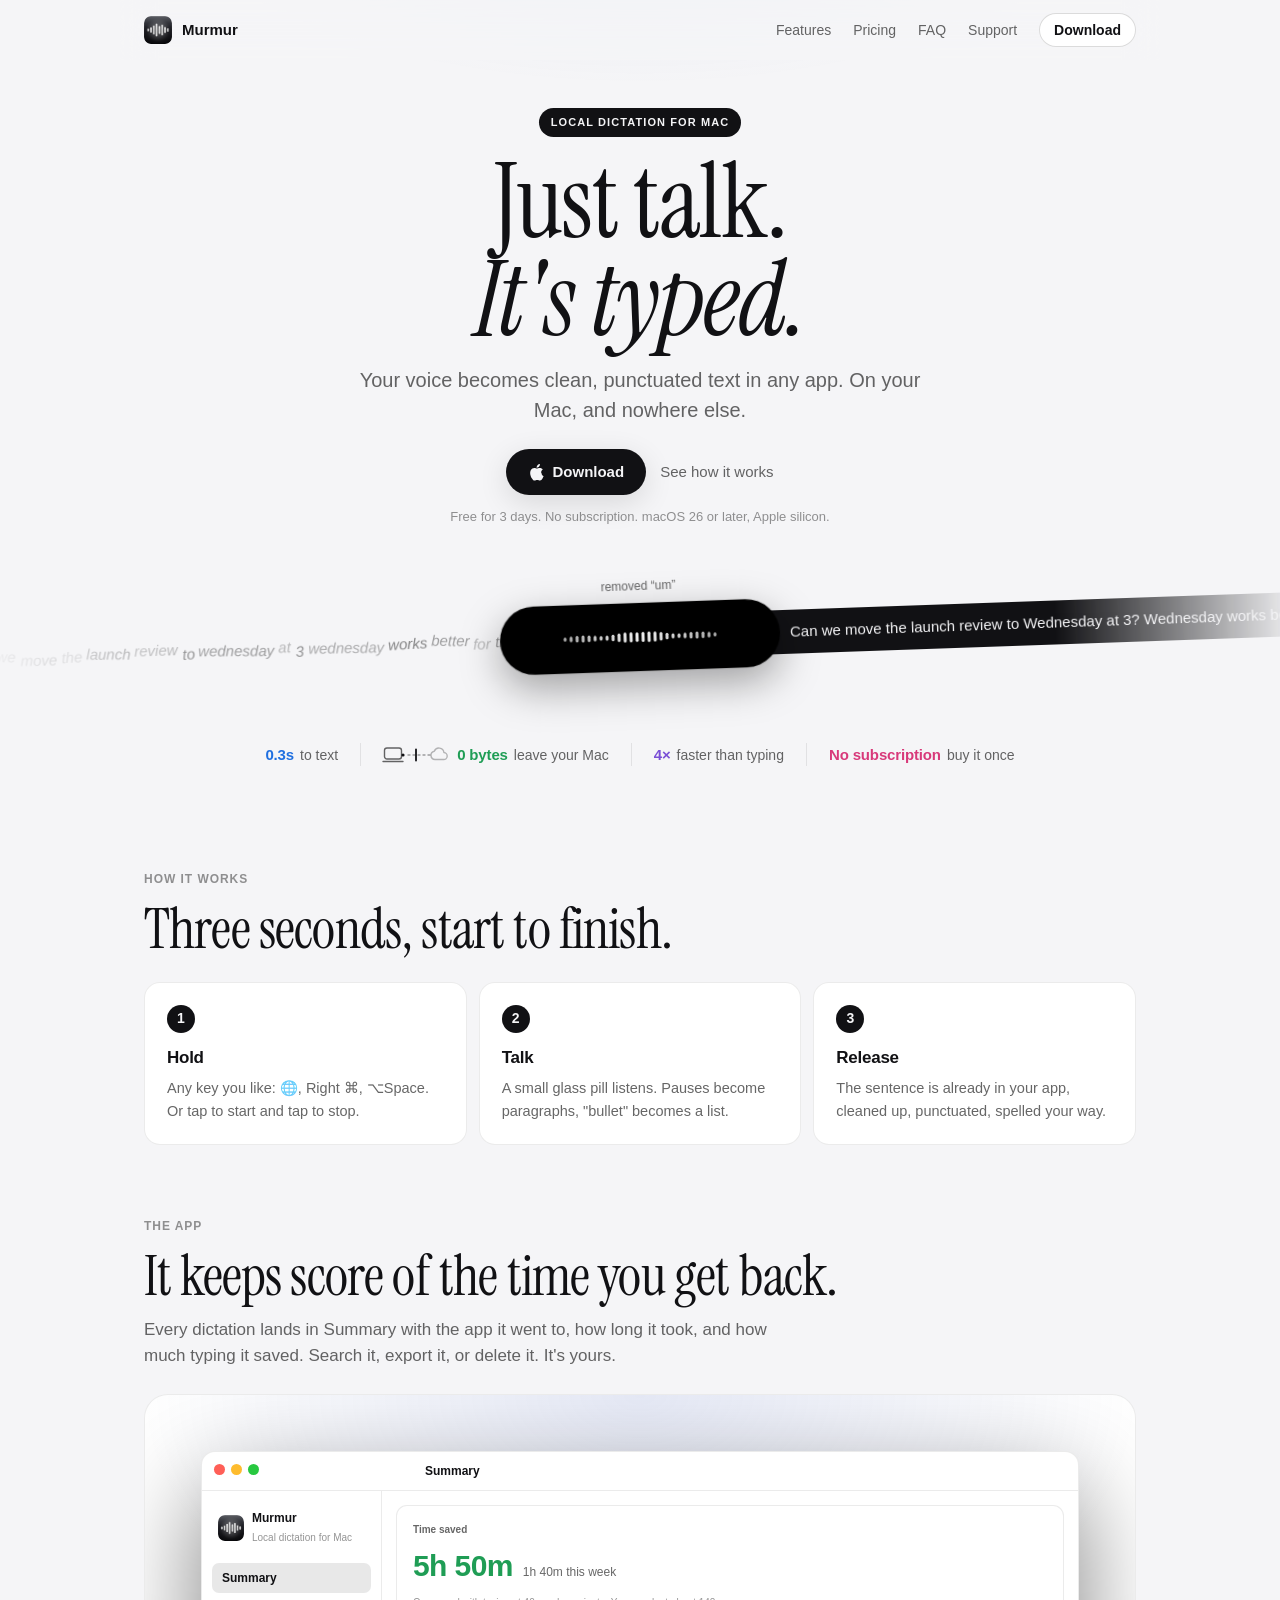
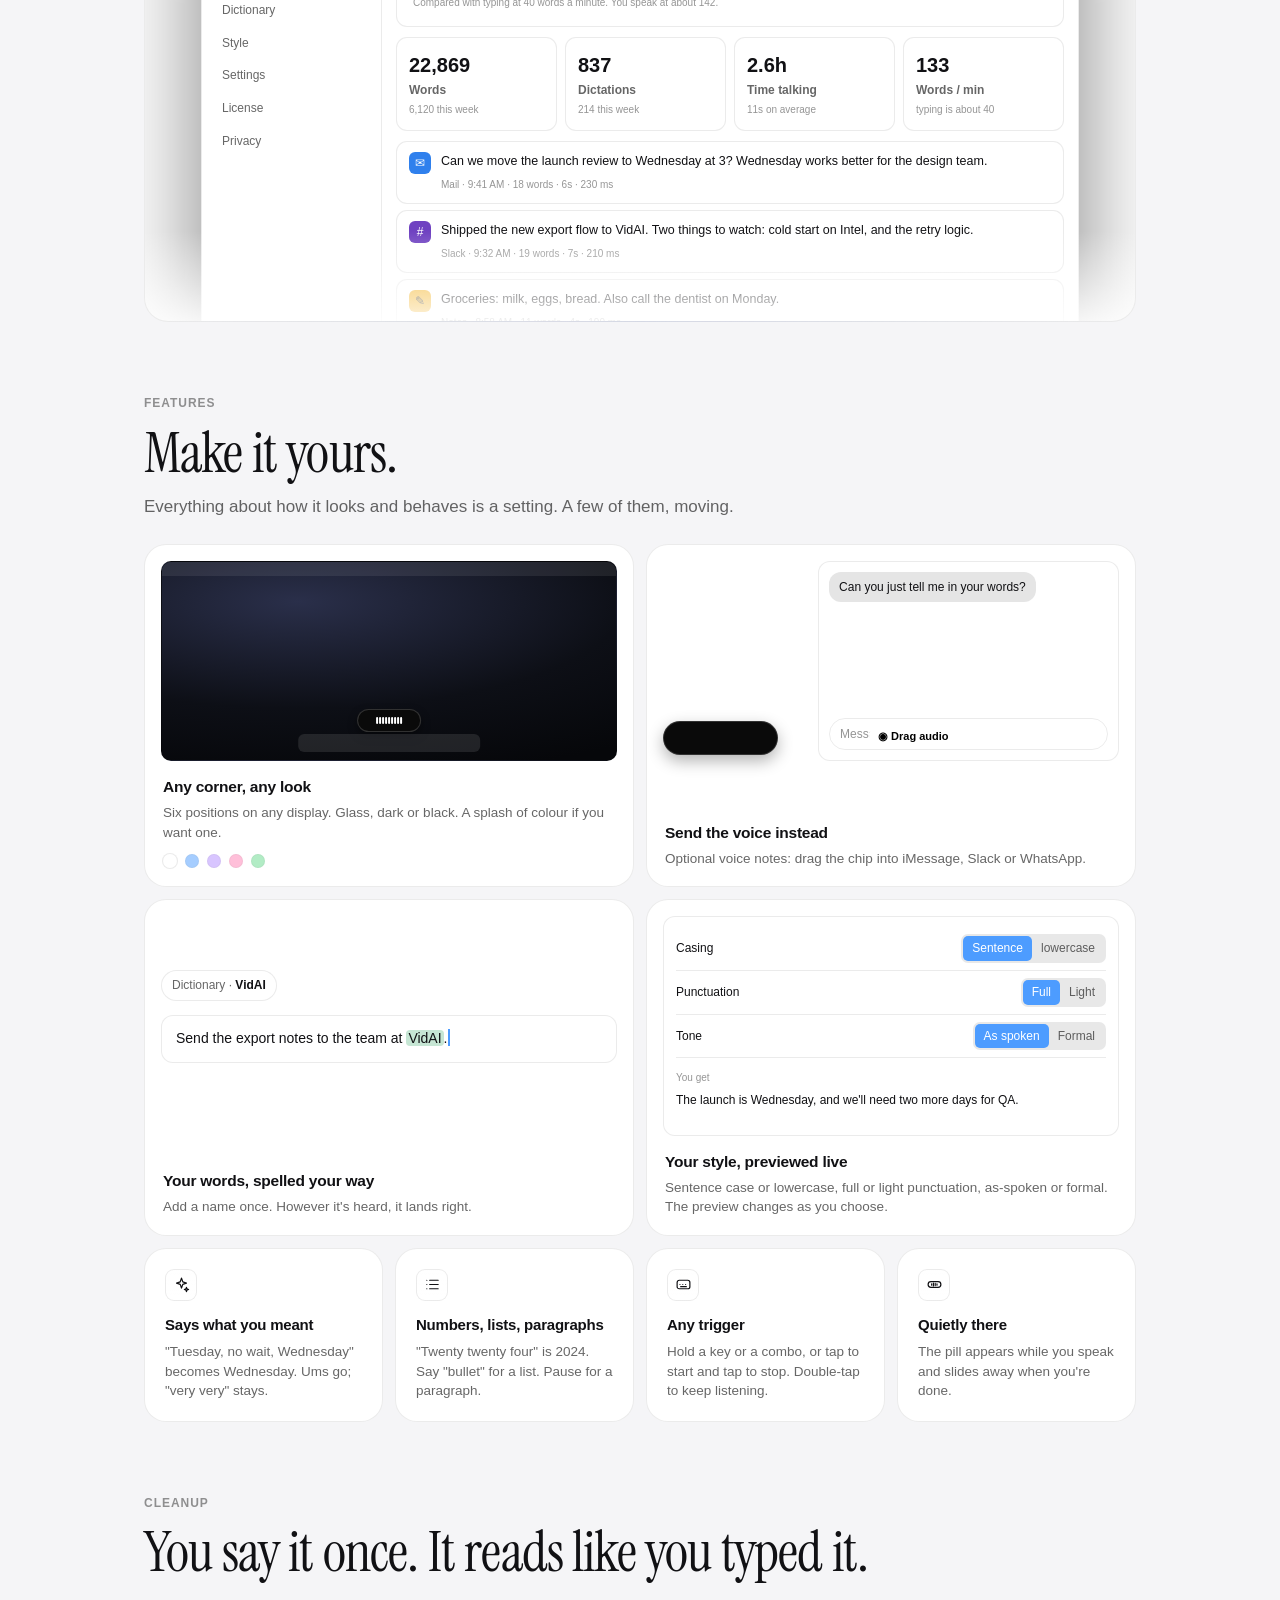
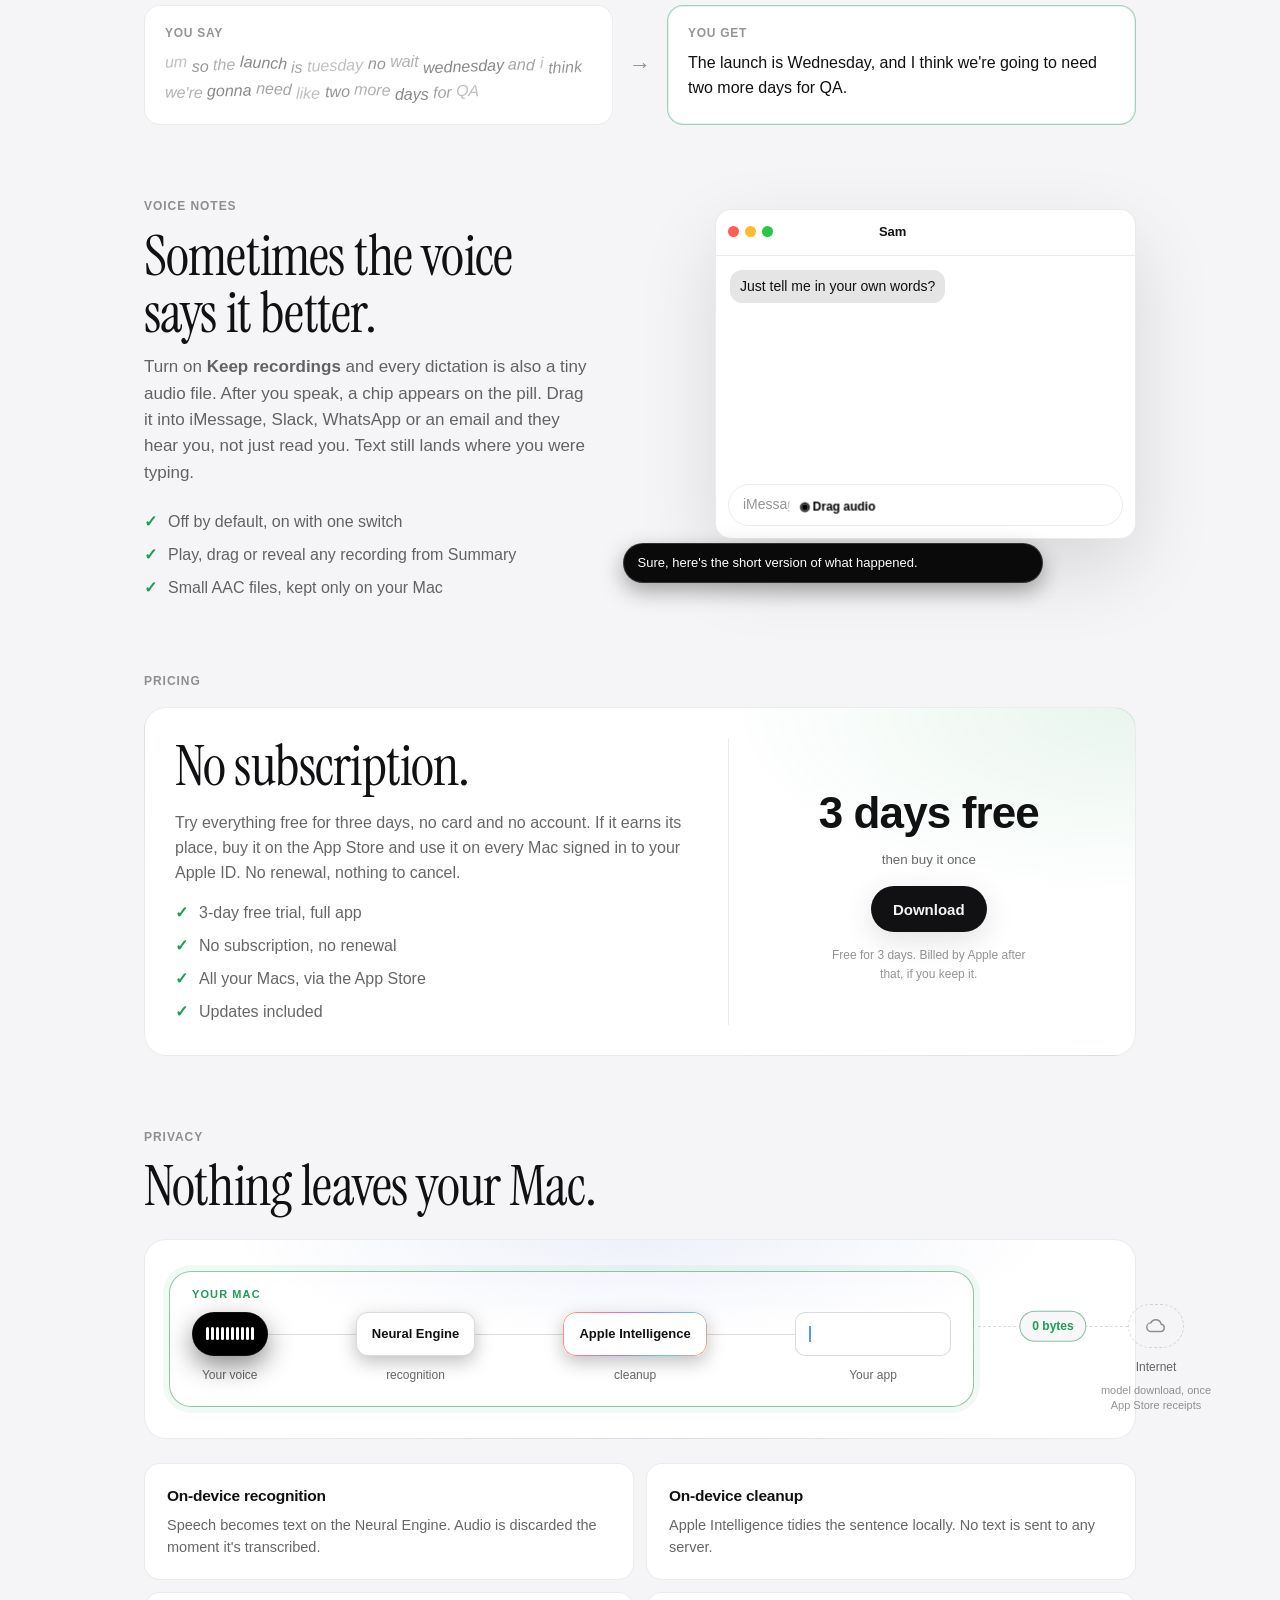
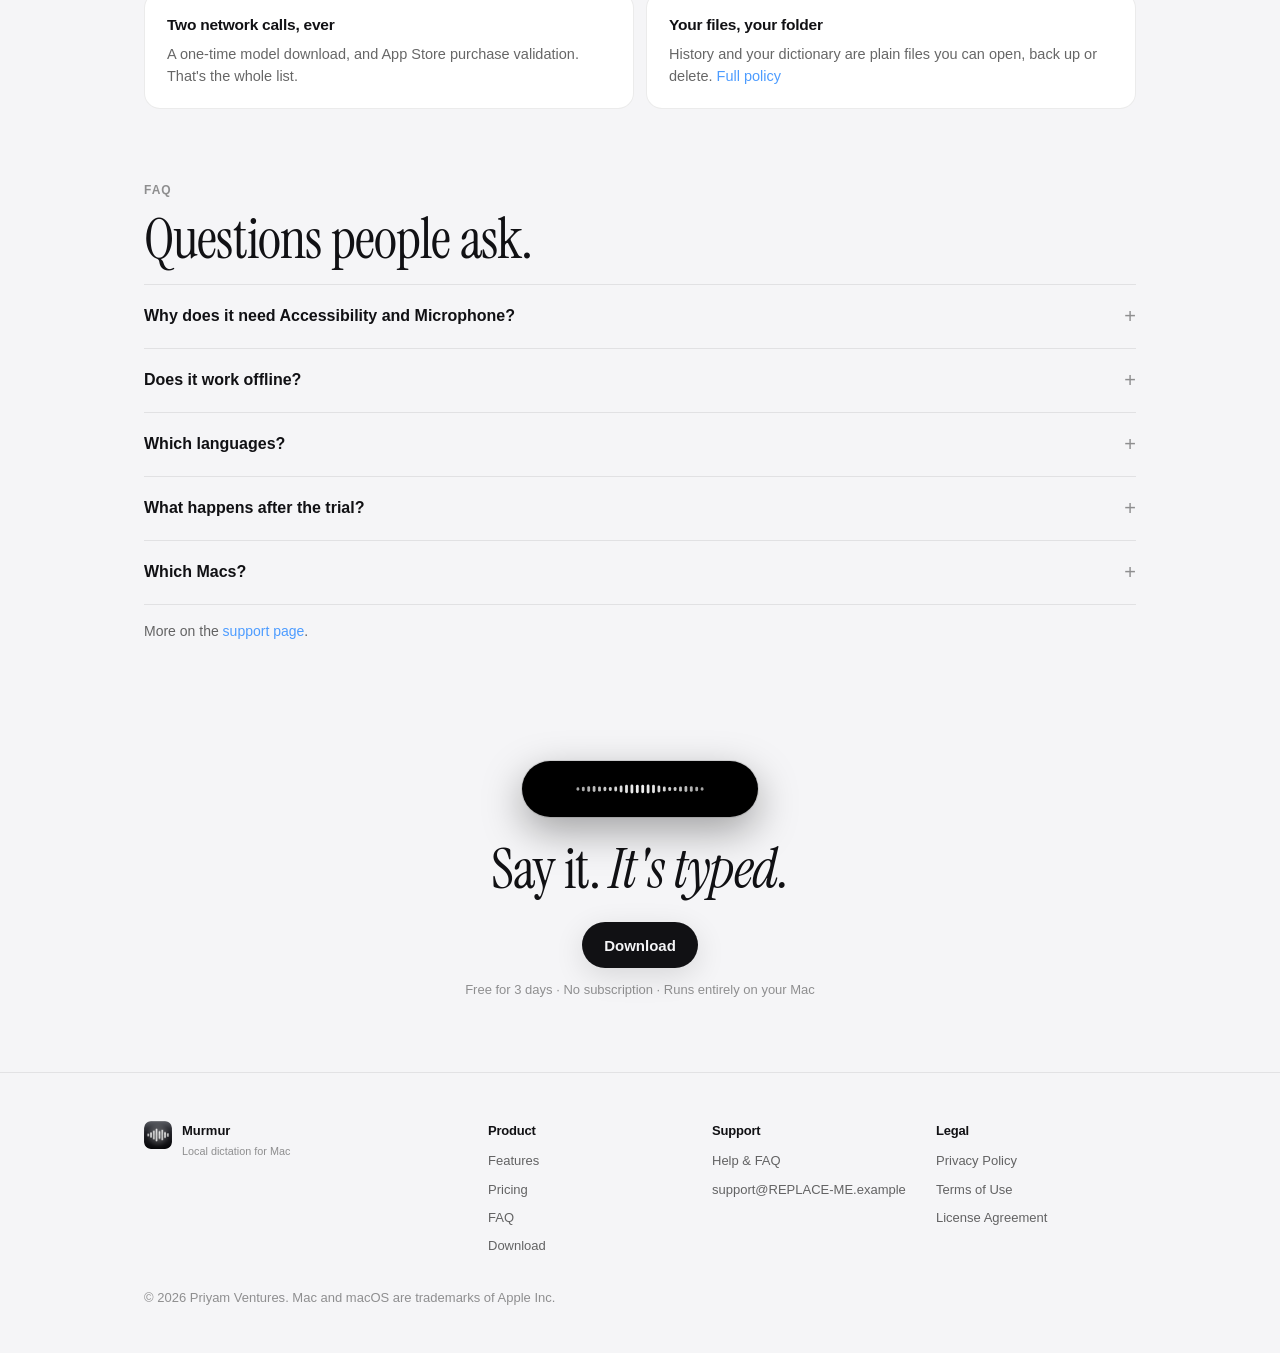
==== commit 3974782b: "Site: pill gets a tight bright edge light instead of a halo Co-Authored-By: Claude Opus 5 <noreply@a" ====
--- a/Site/index.html
+++ b/Site/index.html
@@ -1,4 +1,4 @@
-<!doctype html><html lang="en"><head><meta charset="utf-8"><meta name="viewport" content="width=device-width, initial-scale=1"><link rel="icon" href="assets/favicon.png"><link rel="preconnect" href="https://fonts.googleapis.com"><link rel="preconnect" href="https://fonts.gstatic.com" crossorigin><link rel="stylesheet" href="https://fonts.googleapis.com/css2?family=Instrument+Serif:ital@0;1&display=swap"><link rel="stylesheet" href="site.css?v=18"><script src="site.js?v=8" defer></script><title>Murmur — Local dictation for Mac</title>
+<!doctype html><html lang="en"><head><meta charset="utf-8"><meta name="viewport" content="width=device-width, initial-scale=1"><link rel="icon" href="assets/favicon.png"><link rel="preconnect" href="https://fonts.googleapis.com"><link rel="preconnect" href="https://fonts.gstatic.com" crossorigin><link rel="stylesheet" href="https://fonts.googleapis.com/css2?family=Instrument+Serif:ital@0;1&display=swap"><link rel="stylesheet" href="site.css?v=19"><script src="site.js?v=8" defer></script><title>Murmur — Local dictation for Mac</title>
 <meta name="description" content="Talk, and clean text lands wherever you're typing. Everything runs on your Mac: no cloud, no account, no telemetry."></head>
 <body>
 <div class="glow" aria-hidden="true"></div>
--- a/Site/site.css
+++ b/Site/site.css
@@ -68,11 +68,9 @@
 .tape-clean .track { color: var(--ribbon-fg); font-size: 15px; font-weight: 500; padding-left: 150px; }
 @keyframes tape { from { transform: translateX(-50%); } to { transform: translateX(0); } }
 .tape .pill { position: absolute; left: 50%; top: 28px; transform: translateX(-50%); z-index: 2; height: 68px; padding: 0 22px; border: 0; background: #000;
-  box-shadow: 0 14px 40px rgba(0,0,0,.5), inset 0 0 0 1px rgba(255,255,255,.06); }
-/* The faintest lift off the dark background: a wide, very dim halo above and below. */
-.tape .pill::before { content: ""; position: absolute; inset: -12px -6px; border-radius: 999px; z-index: -1; pointer-events: none;
-  background: radial-gradient(50% 42% at 50% 0%, rgba(255,255,255,.07), transparent 70%), radial-gradient(50% 42% at 50% 100%, rgba(255,255,255,.05), transparent 70%); }
-@media (prefers-color-scheme: light) { .tape .pill::before { display: none; } }
+  /* A small, bright edge light on the top and bottom rims; no spread. */
+  box-shadow: 0 14px 40px rgba(0,0,0,.5), 0 0 0 1px rgba(255,255,255,.09), 0 -2px 6px rgba(255,255,255,.14), 0 2px 6px rgba(255,255,255,.10); }
+@media (prefers-color-scheme: light) { .tape .pill { box-shadow: 0 14px 40px rgba(0,0,0,.35), 0 0 0 1px rgba(0,0,0,.1); } }
 .tape-badge { position: absolute; left: 50%; top: 2px; transform: translateX(-50%); font-size: 12px; color: var(--dim); white-space: nowrap; }
 .tape-badge span { display: inline-block; opacity: 0; transform: translateY(4px); transition: opacity .45s ease, transform .45s ease; }
 .tape-badge span.on { opacity: 1; transform: translateY(0); }
@@ -212,10 +210,9 @@
 .faq p { color: var(--dim); margin: 10px 0 0; max-width: 720px; }
 #faq .muted { margin-top: var(--s3); font-size: 14px; }
 .final { text-align: center; padding: var(--s8) 0 var(--s7); }
-.final .pill.mini { position: relative; margin-bottom: var(--s4); height: 56px; padding: 0 18px; border: 0; background: #000; box-shadow: 0 14px 40px rgba(0,0,0,.5), inset 0 0 0 1px rgba(255,255,255,.06); }
-.final .pill.mini::before { content: ""; position: absolute; inset: -10px -6px; border-radius: 999px; z-index: -1; pointer-events: none;
-  background: radial-gradient(50% 42% at 50% 0%, rgba(255,255,255,.06), transparent 70%), radial-gradient(50% 42% at 50% 100%, rgba(255,255,255,.045), transparent 70%); }
-@media (prefers-color-scheme: light) { .final .pill.mini::before { display: none; } } .final h2 { margin-bottom: var(--s4); }
+.final .pill.mini { position: relative; margin-bottom: var(--s4); height: 56px; padding: 0 18px; border: 0; background: #000;
+  box-shadow: 0 14px 40px rgba(0,0,0,.5), 0 0 0 1px rgba(255,255,255,.09), 0 -2px 6px rgba(255,255,255,.14), 0 2px 6px rgba(255,255,255,.10); }
+@media (prefers-color-scheme: light) { .final .pill.mini { box-shadow: 0 14px 40px rgba(0,0,0,.35), 0 0 0 1px rgba(0,0,0,.1); } } .final h2 { margin-bottom: var(--s4); }
 
 /* ---------- footer ---------- */
 footer { border-top: 1px solid var(--line); padding: var(--s6) 0 var(--s5); color: var(--faint); font-size: 13px; }
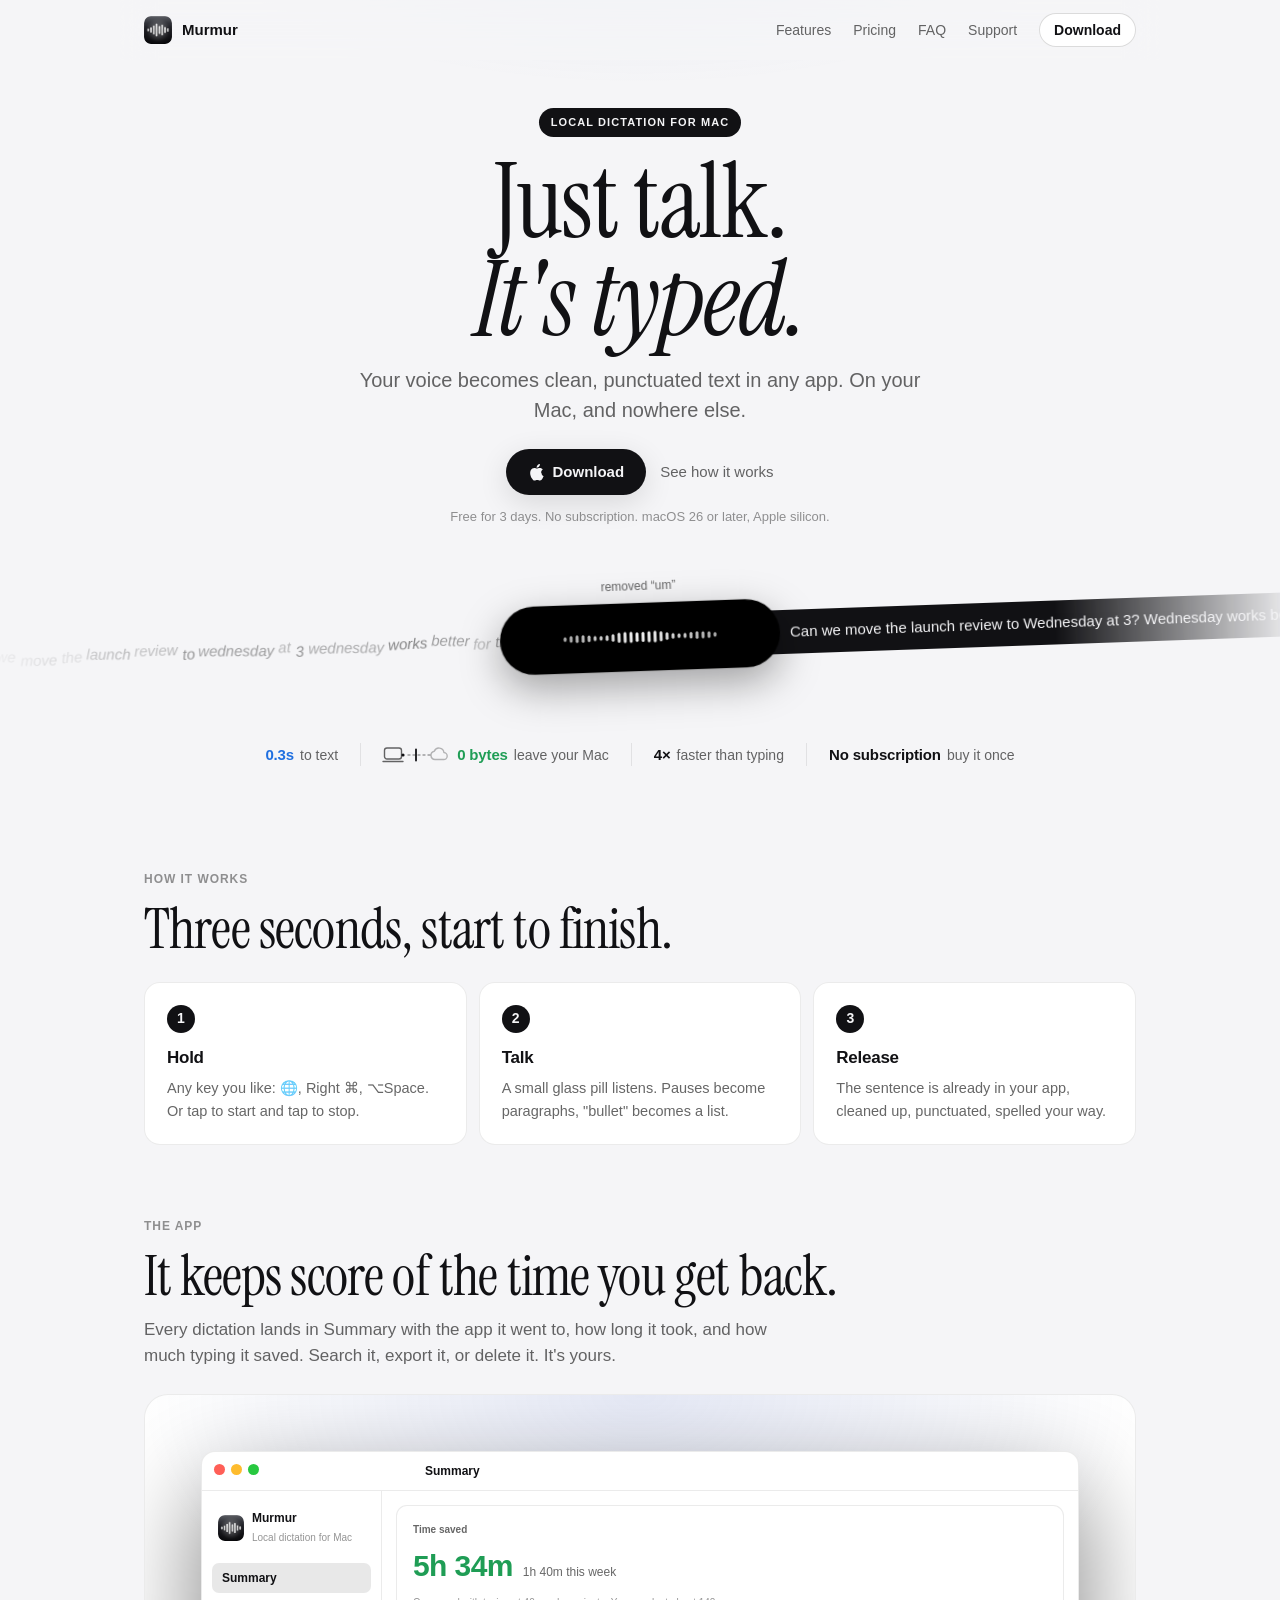
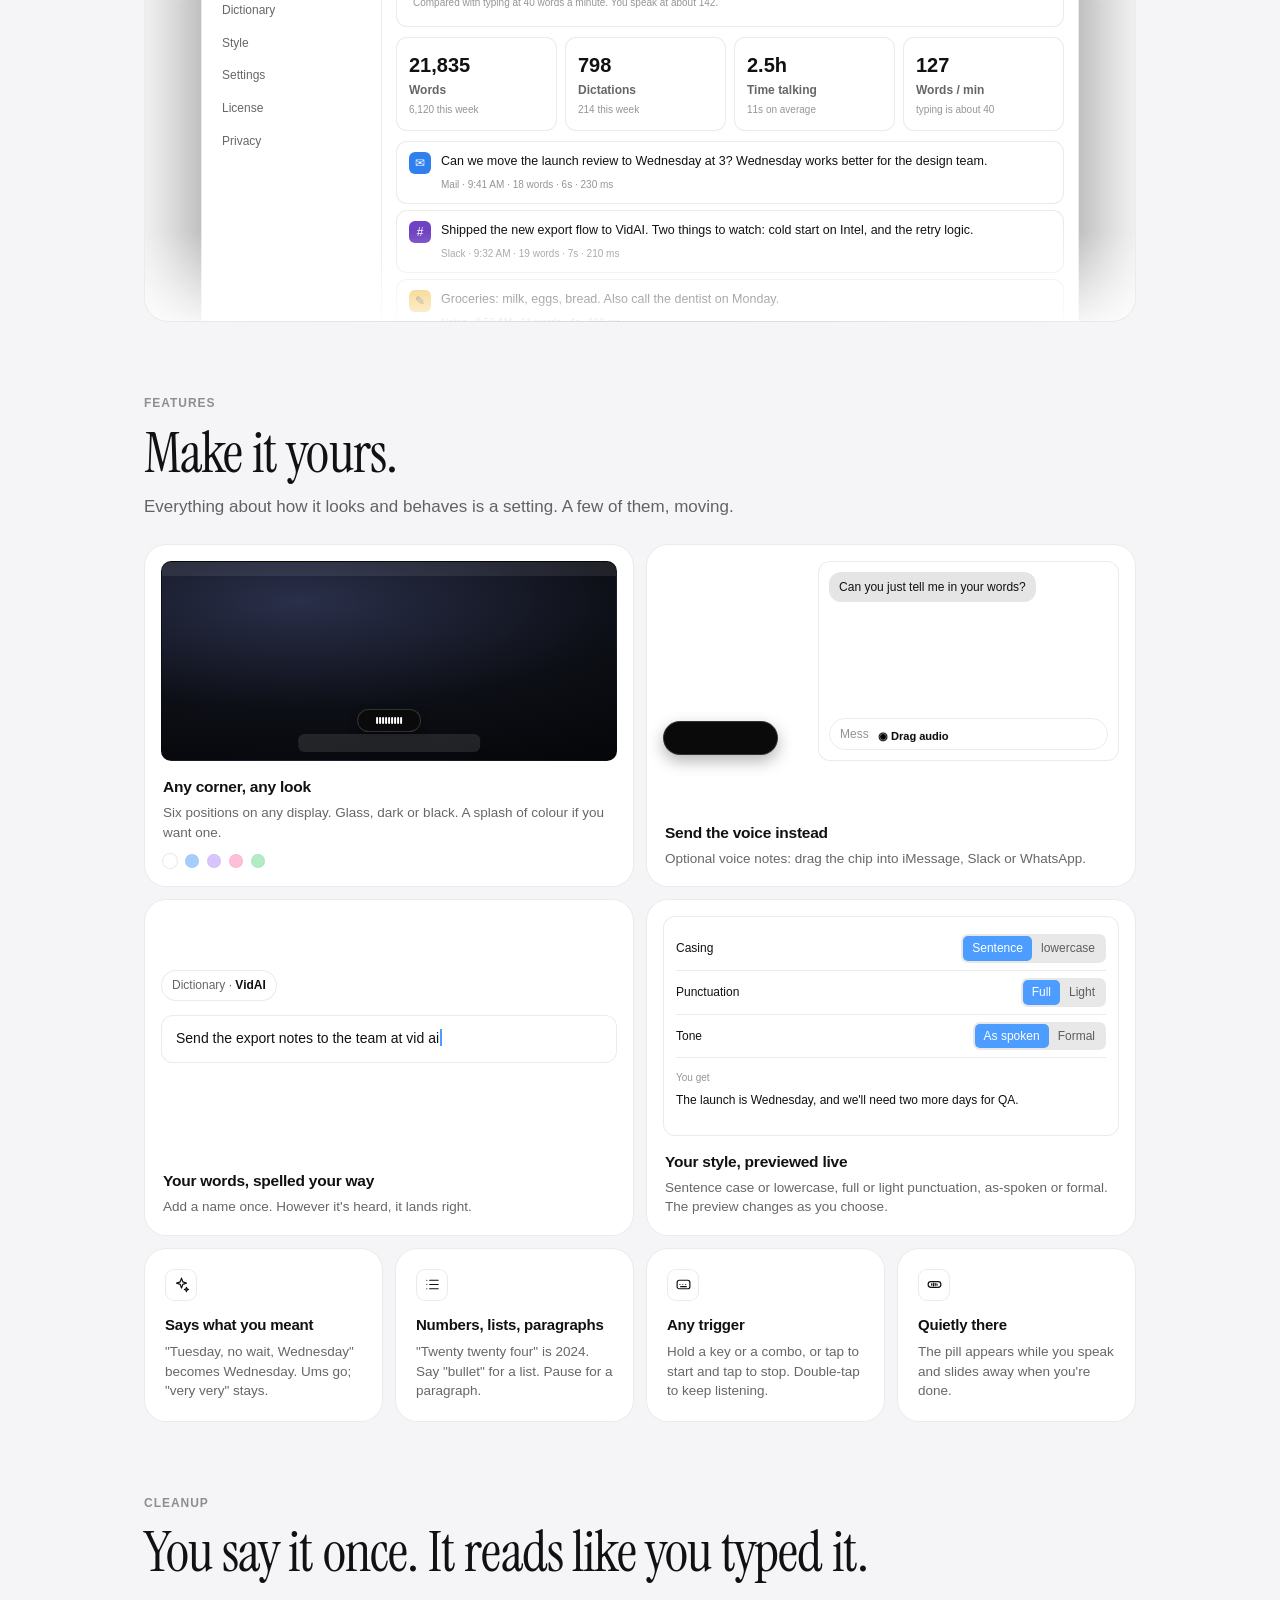
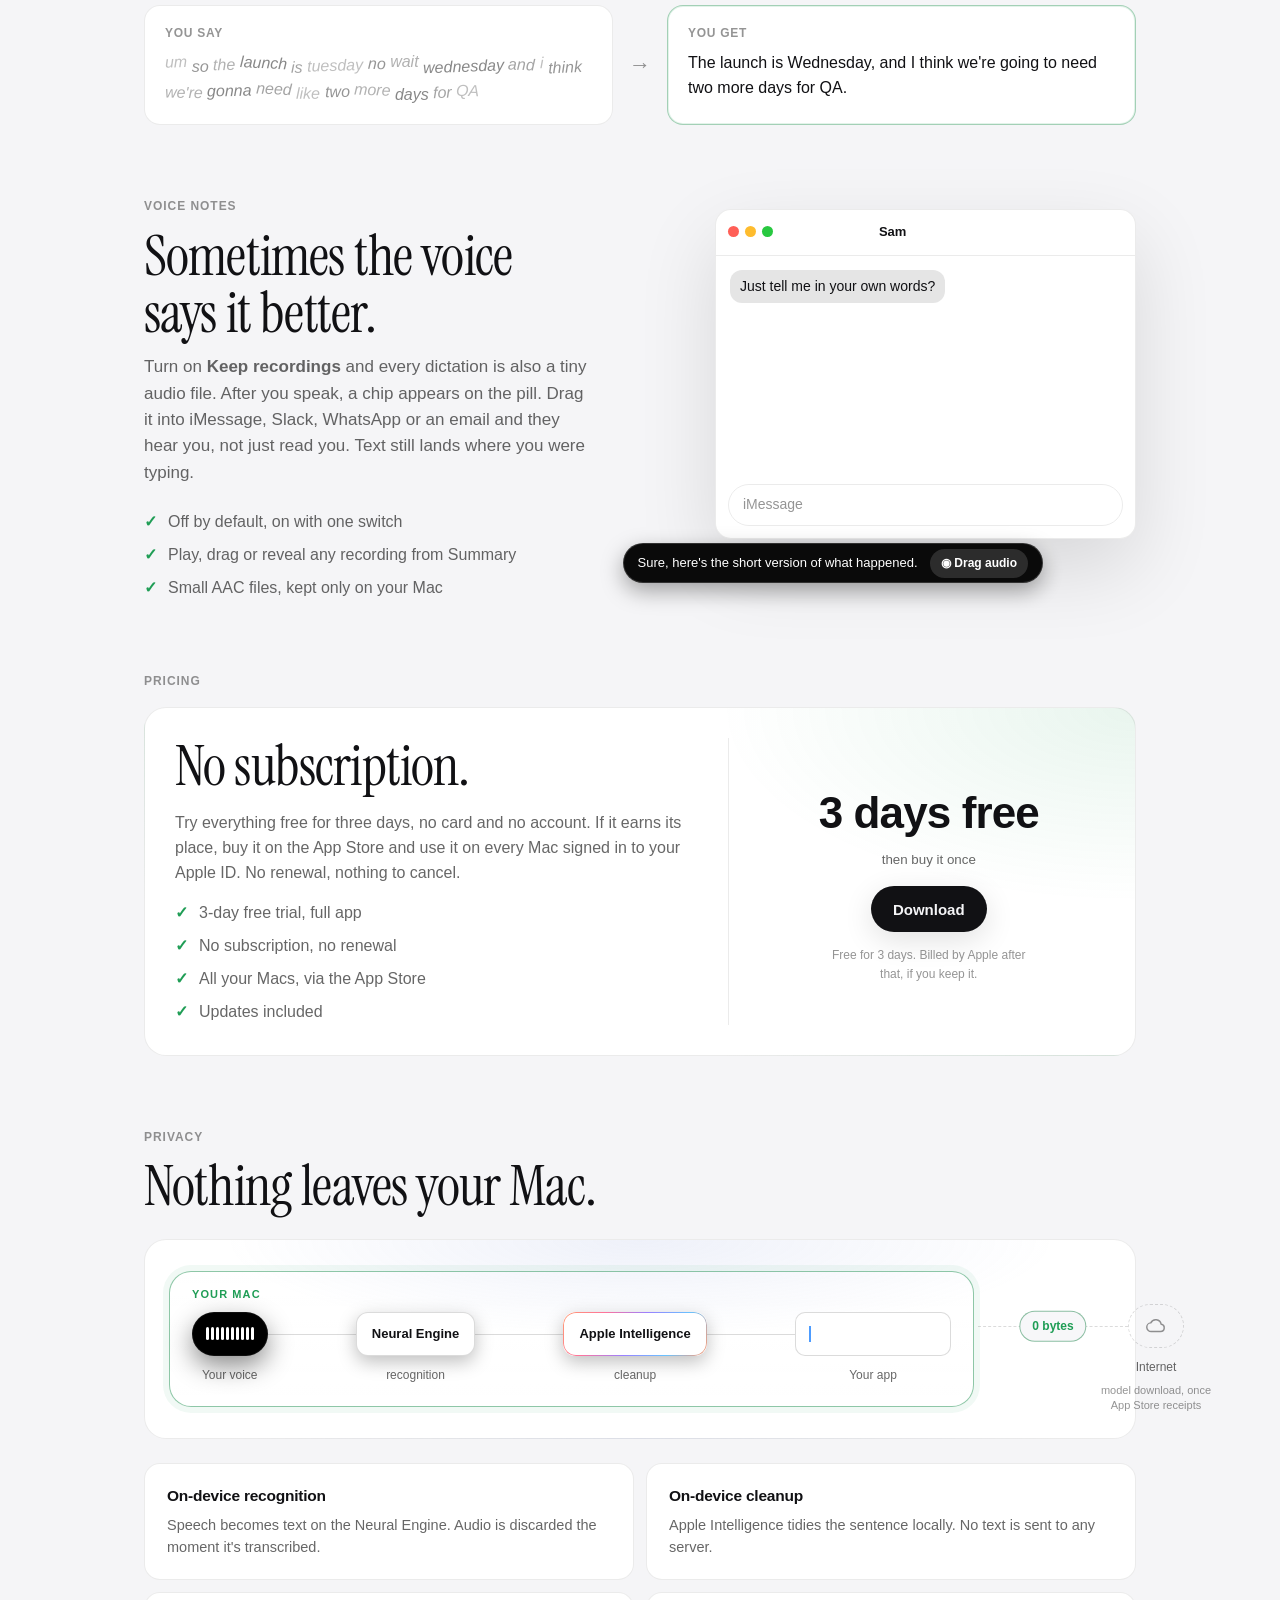
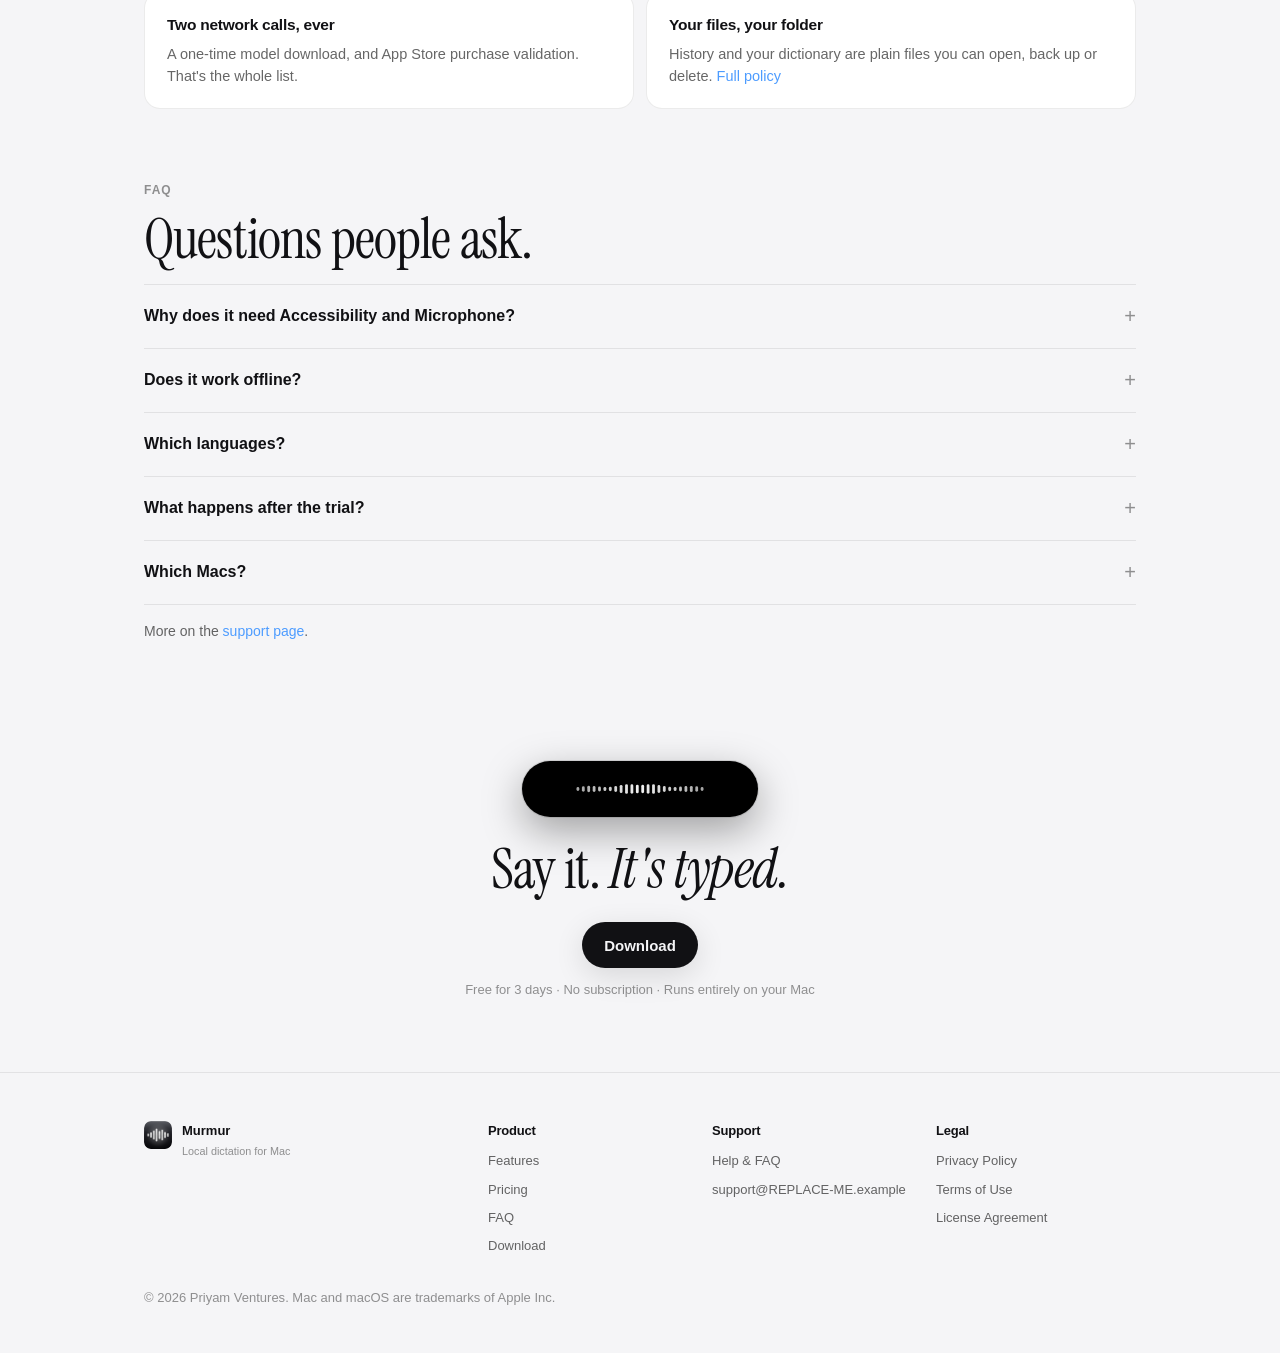
==== commit 0b89c171: "Site: only the first two facts coloured Co-Authored-By: Claude Opus 5 <noreply@anthropic.com>" ====
--- a/Site/index.html
+++ b/Site/index.html
@@ -1,4 +1,4 @@
-<!doctype html><html lang="en"><head><meta charset="utf-8"><meta name="viewport" content="width=device-width, initial-scale=1"><link rel="icon" href="assets/favicon.png"><link rel="preconnect" href="https://fonts.googleapis.com"><link rel="preconnect" href="https://fonts.gstatic.com" crossorigin><link rel="stylesheet" href="https://fonts.googleapis.com/css2?family=Instrument+Serif:ital@0;1&display=swap"><link rel="stylesheet" href="site.css?v=19"><script src="site.js?v=8" defer></script><title>Murmur — Local dictation for Mac</title>
+<!doctype html><html lang="en"><head><meta charset="utf-8"><meta name="viewport" content="width=device-width, initial-scale=1"><link rel="icon" href="assets/favicon.png"><link rel="preconnect" href="https://fonts.googleapis.com"><link rel="preconnect" href="https://fonts.gstatic.com" crossorigin><link rel="stylesheet" href="https://fonts.googleapis.com/css2?family=Instrument+Serif:ital@0;1&display=swap"><link rel="stylesheet" href="site.css?v=20"><script src="site.js?v=8" defer></script><title>Murmur — Local dictation for Mac</title>
 <meta name="description" content="Talk, and clean text lands wherever you're typing. Everything runs on your Mac: no cloud, no account, no telemetry."></head>
 <body>
 <div class="glow" aria-hidden="true"></div>
--- a/Site/site.css
+++ b/Site/site.css
@@ -90,10 +90,10 @@
 .strip li { display: inline-flex; align-items: baseline; gap: 6px; padding: 0 22px; border-left: 1px solid var(--line); white-space: nowrap; }
 .strip li:first-child { border-left: 0; }
 .strip b { font-size: 15px; font-weight: 600; color: var(--text); font-variant-numeric: tabular-nums; letter-spacing: -0.01em; } .strip span { color: var(--dim); font-size: 14px; }
-/* The four facts wear the app's four accent colours. */
+/* The two numbers get colour; the rest stay quiet. */
 :root { --c-blue: #5aa4ff; --c-green: #5fd68a; --c-purple: #b48fff; --c-pink: #ff85b6; }
 @media (prefers-color-scheme: light) { :root { --c-blue: #1f6fe0; --c-green: #1f9d55; --c-purple: #7a4fd6; --c-pink: #d8397a; } }
-.strip li:nth-child(1) b { color: var(--c-blue); } .strip li:nth-child(2) b { color: var(--c-green); } .strip li:nth-child(3) b { color: var(--c-purple); } .strip li:nth-child(4) b { color: var(--c-pink); }
+.strip li:nth-child(1) b { color: var(--c-blue); } .strip li:nth-child(2) b { color: var(--c-green); }
 .netglyph .wall { stroke: var(--c-green); } .netglyph .pkt { fill: var(--c-green); }
 .netglyph { align-self: center; margin-right: 4px; fill: none; stroke: var(--dim); stroke-width: 1.4; stroke-linecap: round; stroke-linejoin: round; overflow: visible; }
 .netglyph .dash { stroke-dasharray: 2 3; opacity: .6; }
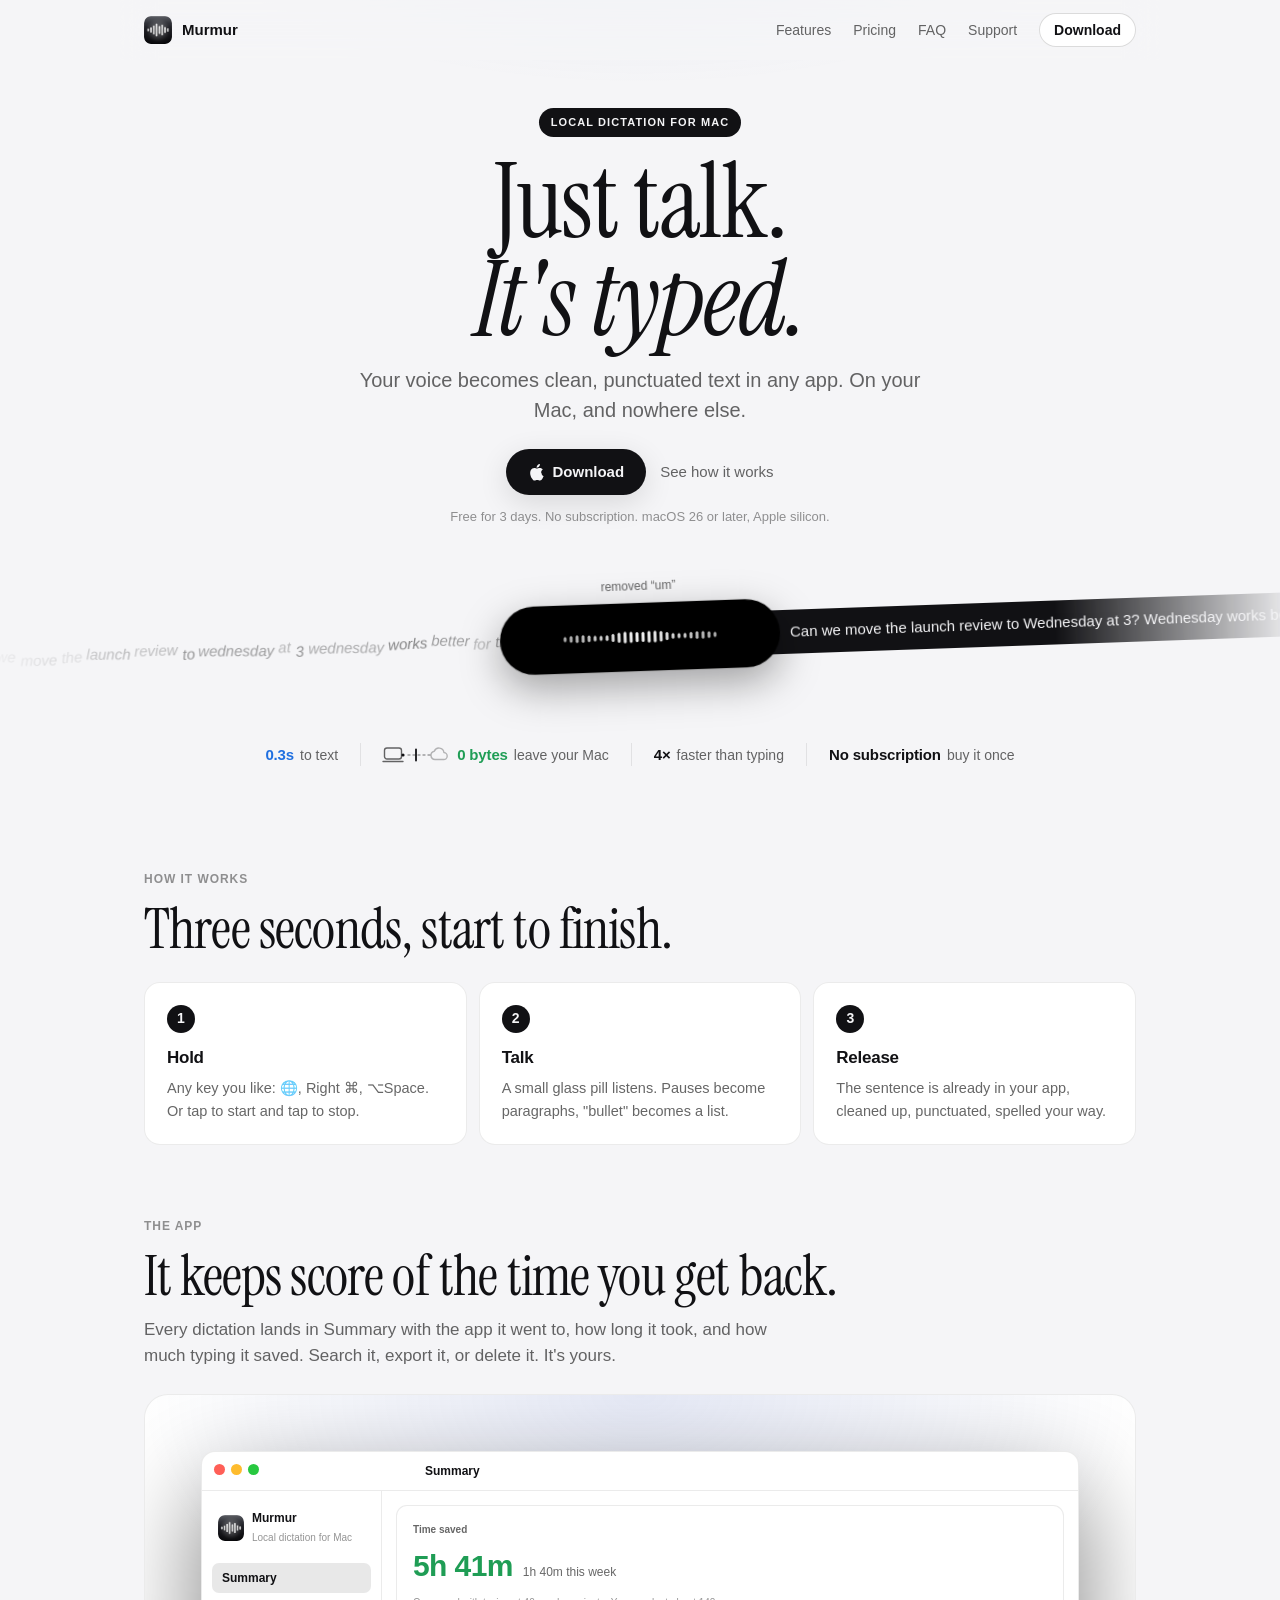
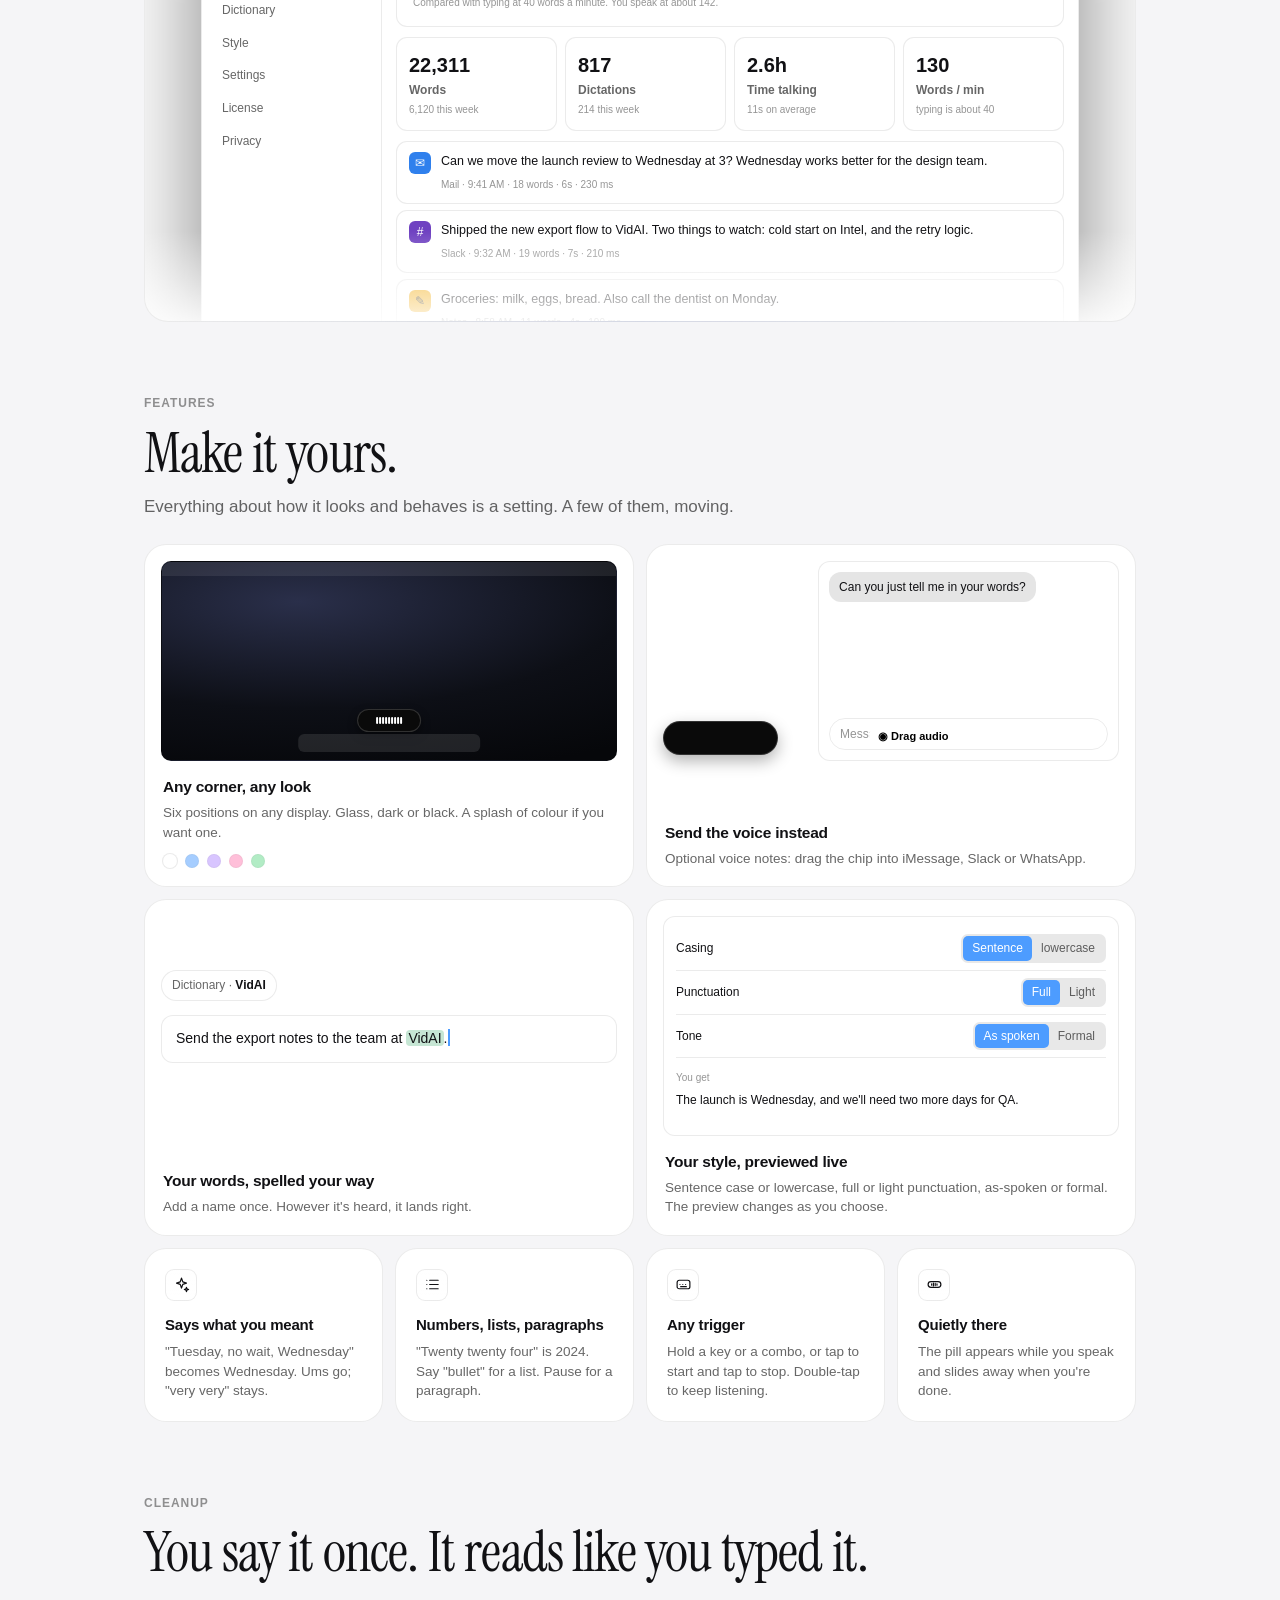
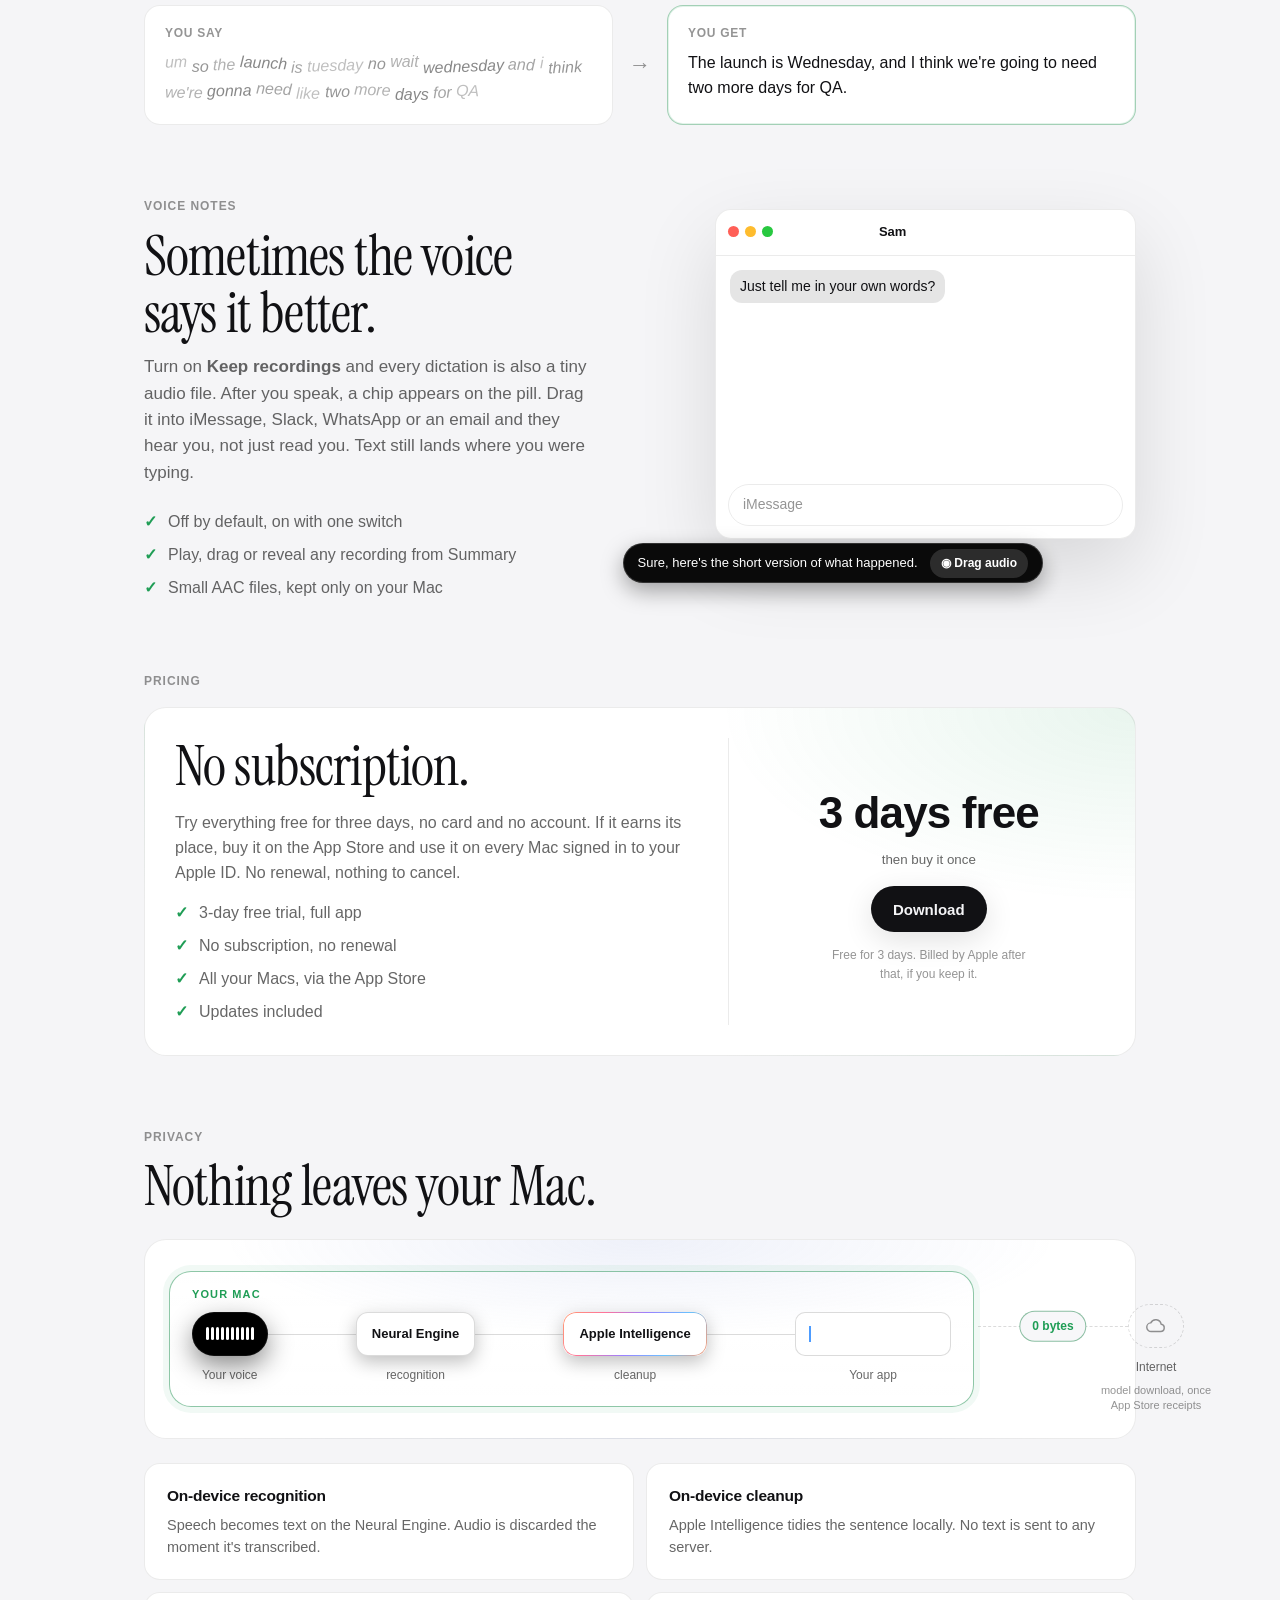
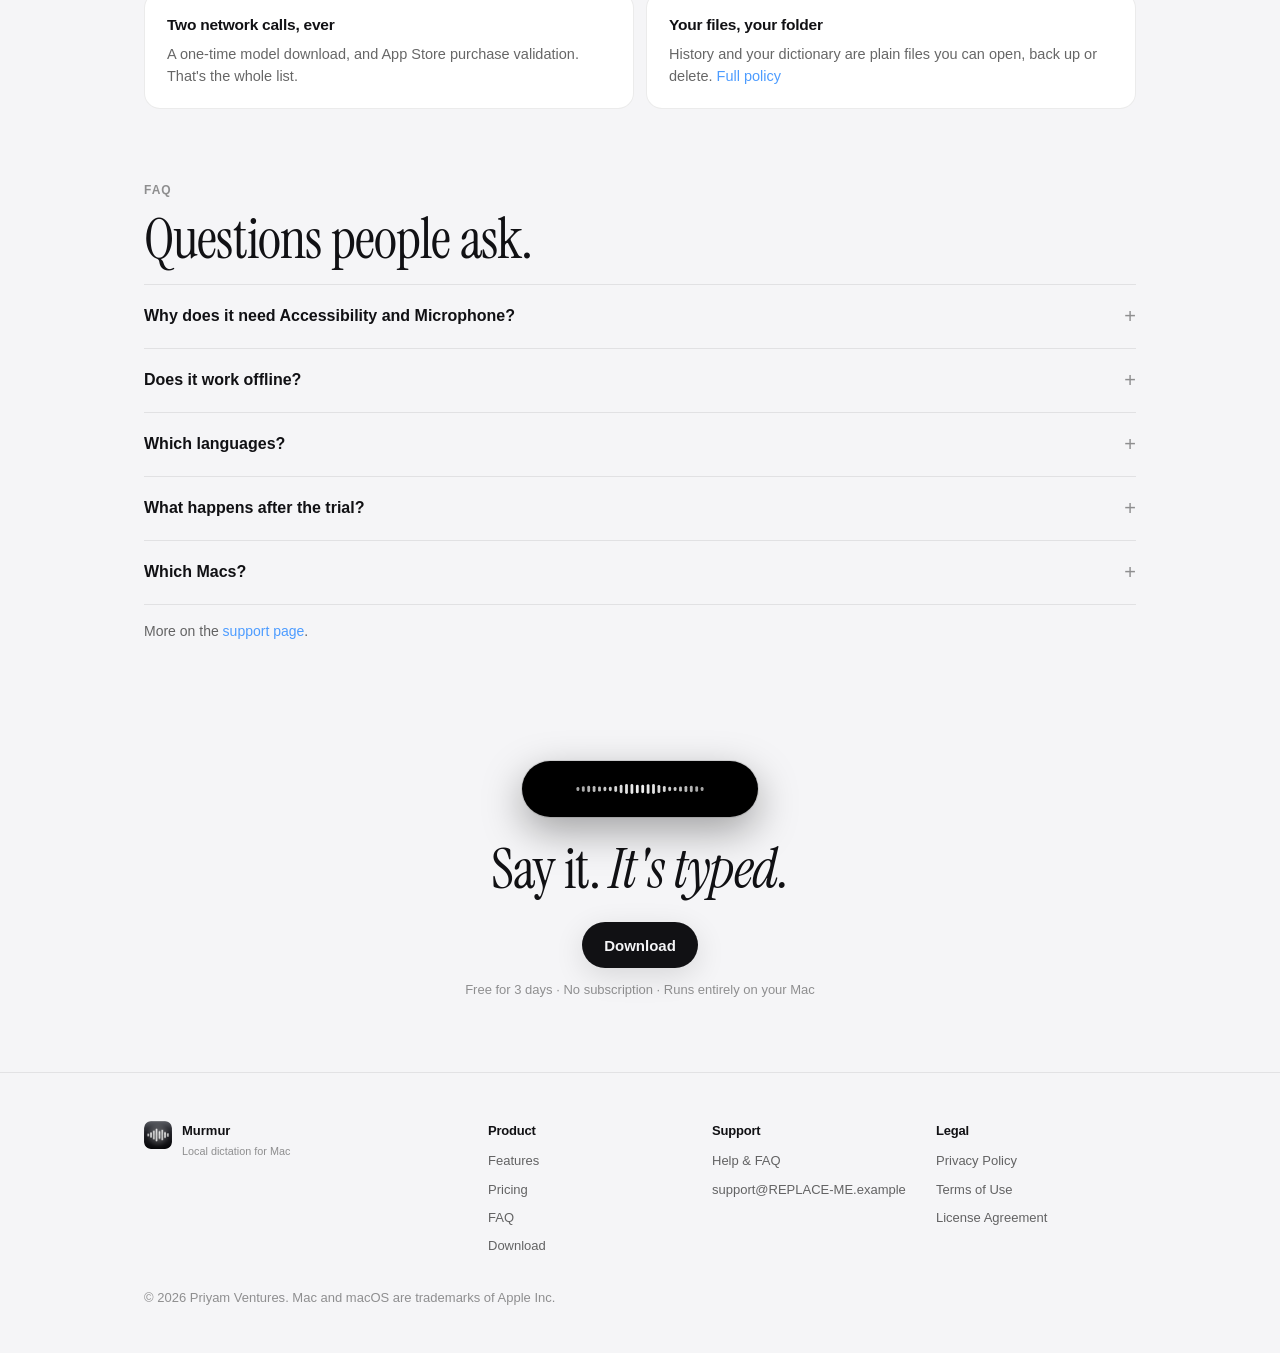
==== commit c1e057a8: "Site: facts as a 2×2 grid on phones Co-Authored-By: Claude Opus 5 <noreply@anthropic.com>" ====
--- a/Site/index.html
+++ b/Site/index.html
@@ -1,4 +1,4 @@
-<!doctype html><html lang="en"><head><meta charset="utf-8"><meta name="viewport" content="width=device-width, initial-scale=1"><link rel="icon" href="assets/favicon.png"><link rel="preconnect" href="https://fonts.googleapis.com"><link rel="preconnect" href="https://fonts.gstatic.com" crossorigin><link rel="stylesheet" href="https://fonts.googleapis.com/css2?family=Instrument+Serif:ital@0;1&display=swap"><link rel="stylesheet" href="site.css?v=20"><script src="site.js?v=8" defer></script><title>Murmur — Local dictation for Mac</title>
+<!doctype html><html lang="en"><head><meta charset="utf-8"><meta name="viewport" content="width=device-width, initial-scale=1"><link rel="icon" href="assets/favicon.png"><link rel="preconnect" href="https://fonts.googleapis.com"><link rel="preconnect" href="https://fonts.gstatic.com" crossorigin><link rel="stylesheet" href="https://fonts.googleapis.com/css2?family=Instrument+Serif:ital@0;1&display=swap"><link rel="stylesheet" href="site.css?v=21"><script src="site.js?v=8" defer></script><title>Murmur — Local dictation for Mac</title>
 <meta name="description" content="Talk, and clean text lands wherever you're typing. Everything runs on your Mac: no cloud, no account, no telemetry."></head>
 <body>
 <div class="glow" aria-hidden="true"></div>
--- a/Site/site.css
+++ b/Site/site.css
@@ -236,7 +236,11 @@
   :root { --s7: 56px; --s8: 72px; }
   nav { gap: 14px; } nav a:not(.navcta) { display: none; }
   .tape .pill { height: 56px; padding: 0 16px; } .tape .pill canvas { width: 180px !important; height: 43px !important; } .tape { margin-top: var(--s5); }
-  .strip { display: grid; grid-template-columns: 1fr; gap: 10px 0; } .strip li { padding: 0; justify-content: center; border-left: 0; } .steps { grid-template-columns: 1fr; }
+  /* Phones: a tidy 2×2, value over label, no glyph. */
+  .strip { display: grid; grid-template-columns: 1fr 1fr; gap: 16px 20px; max-width: 320px; margin-left: auto; margin-right: auto; }
+  .strip li { flex-direction: column; align-items: flex-start; gap: 1px; padding: 0; border-left: 0; white-space: normal; }
+  .strip b { font-size: 17px; } .strip span { font-size: 13px; } .netglyph { display: none; }
+  .steps { grid-template-columns: 1fr; }
   .stage { padding: 24px 14px 0; border-radius: 16px; } .stage .window { margin-bottom: -20px; } .window .body { grid-template-columns: 1fr; } .side { display: none; } .tiles { grid-template-columns: repeat(2, 1fr); } .titlebar .title { margin-left: 8px; }
   .bento { grid-template-columns: 1fr; } .tile-b, .tile-b.span2, .tile-b.small { grid-column: span 1; }
   .pair { grid-template-columns: 1fr; } .arrow { transform: rotate(90deg); justify-self: center; }
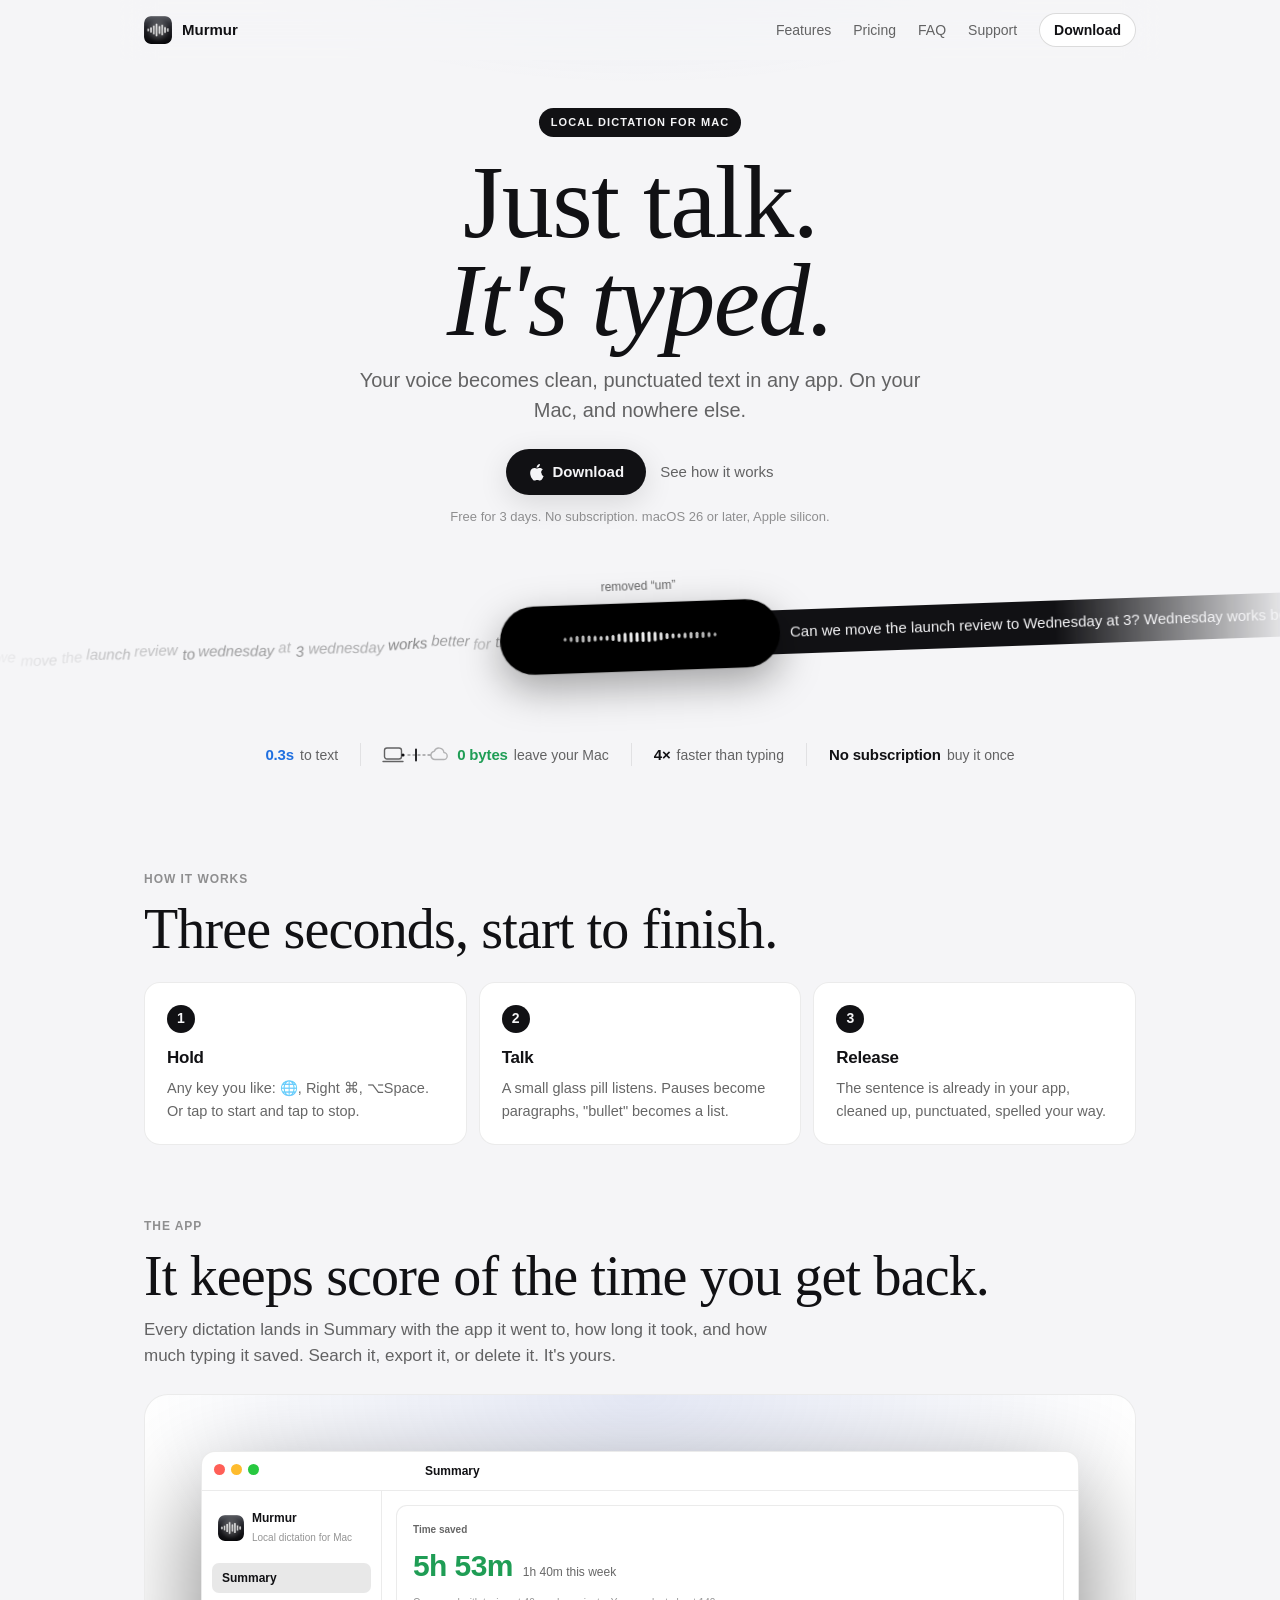
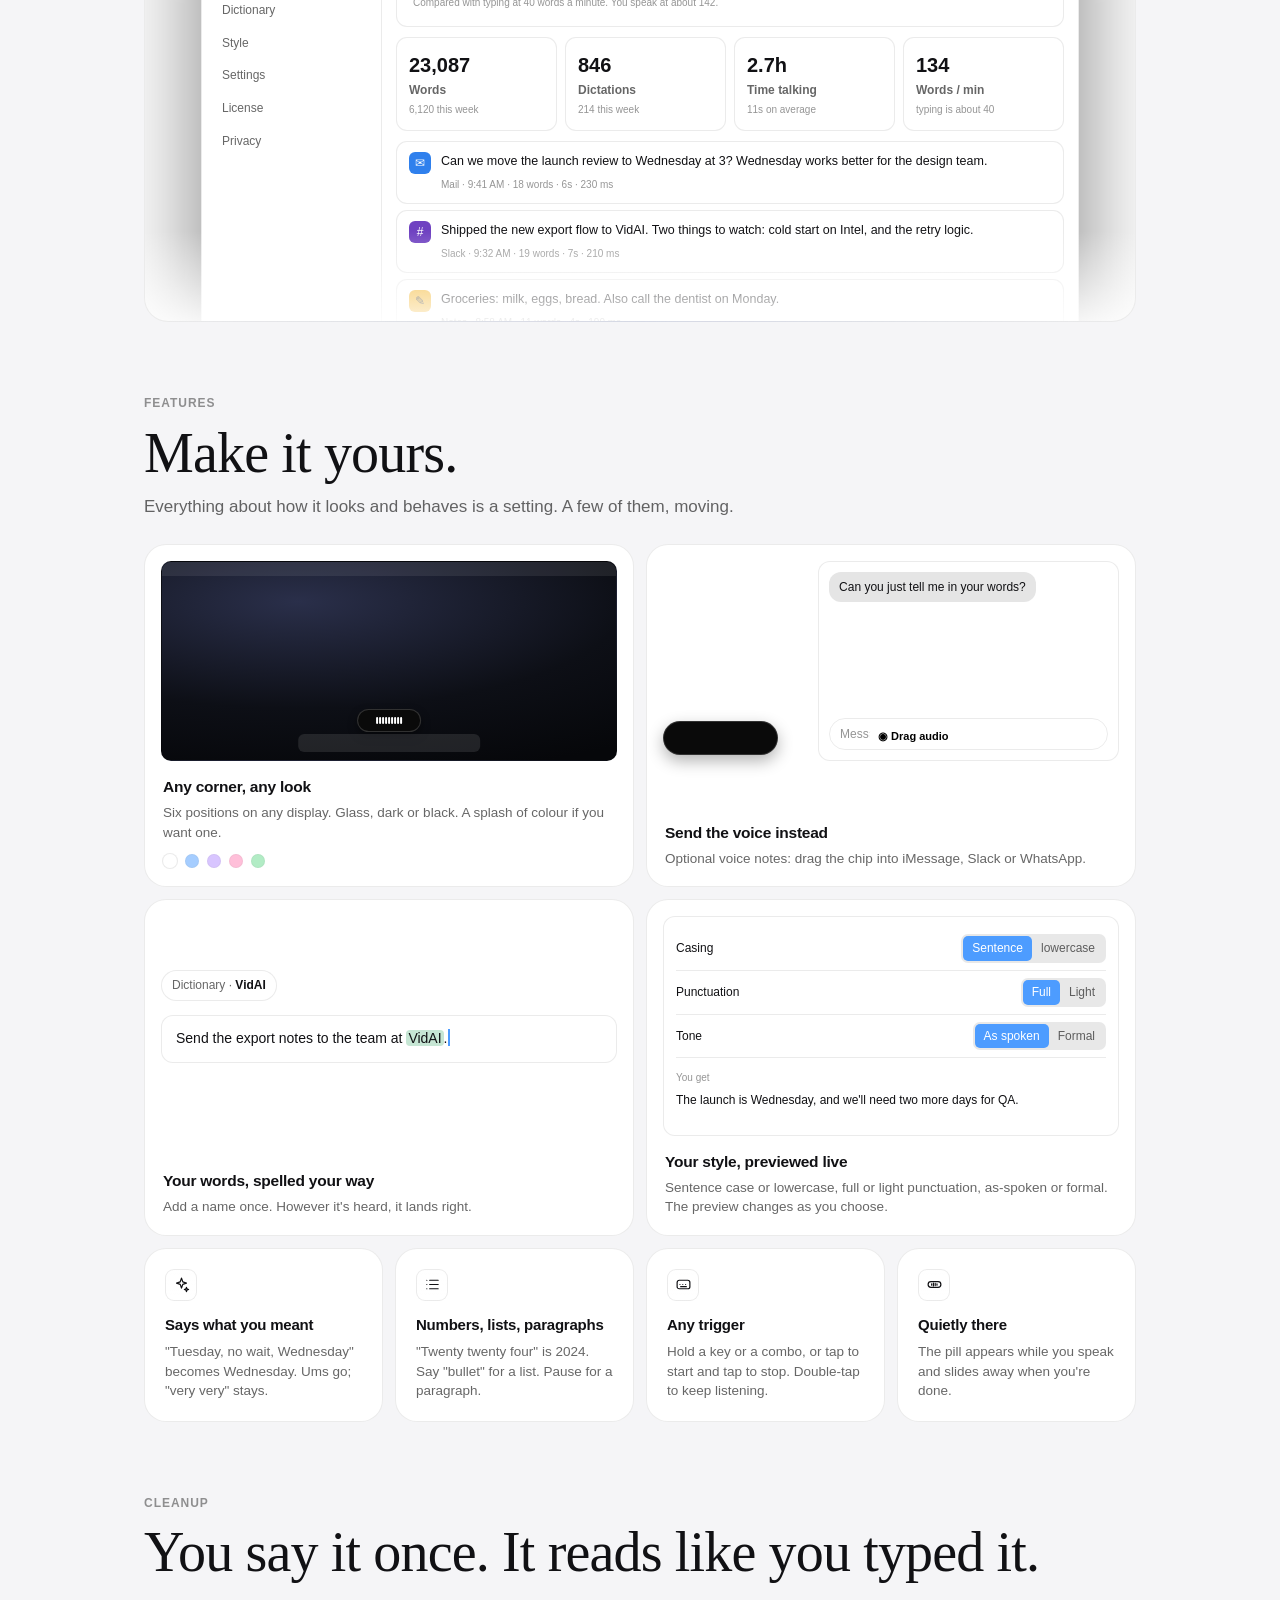
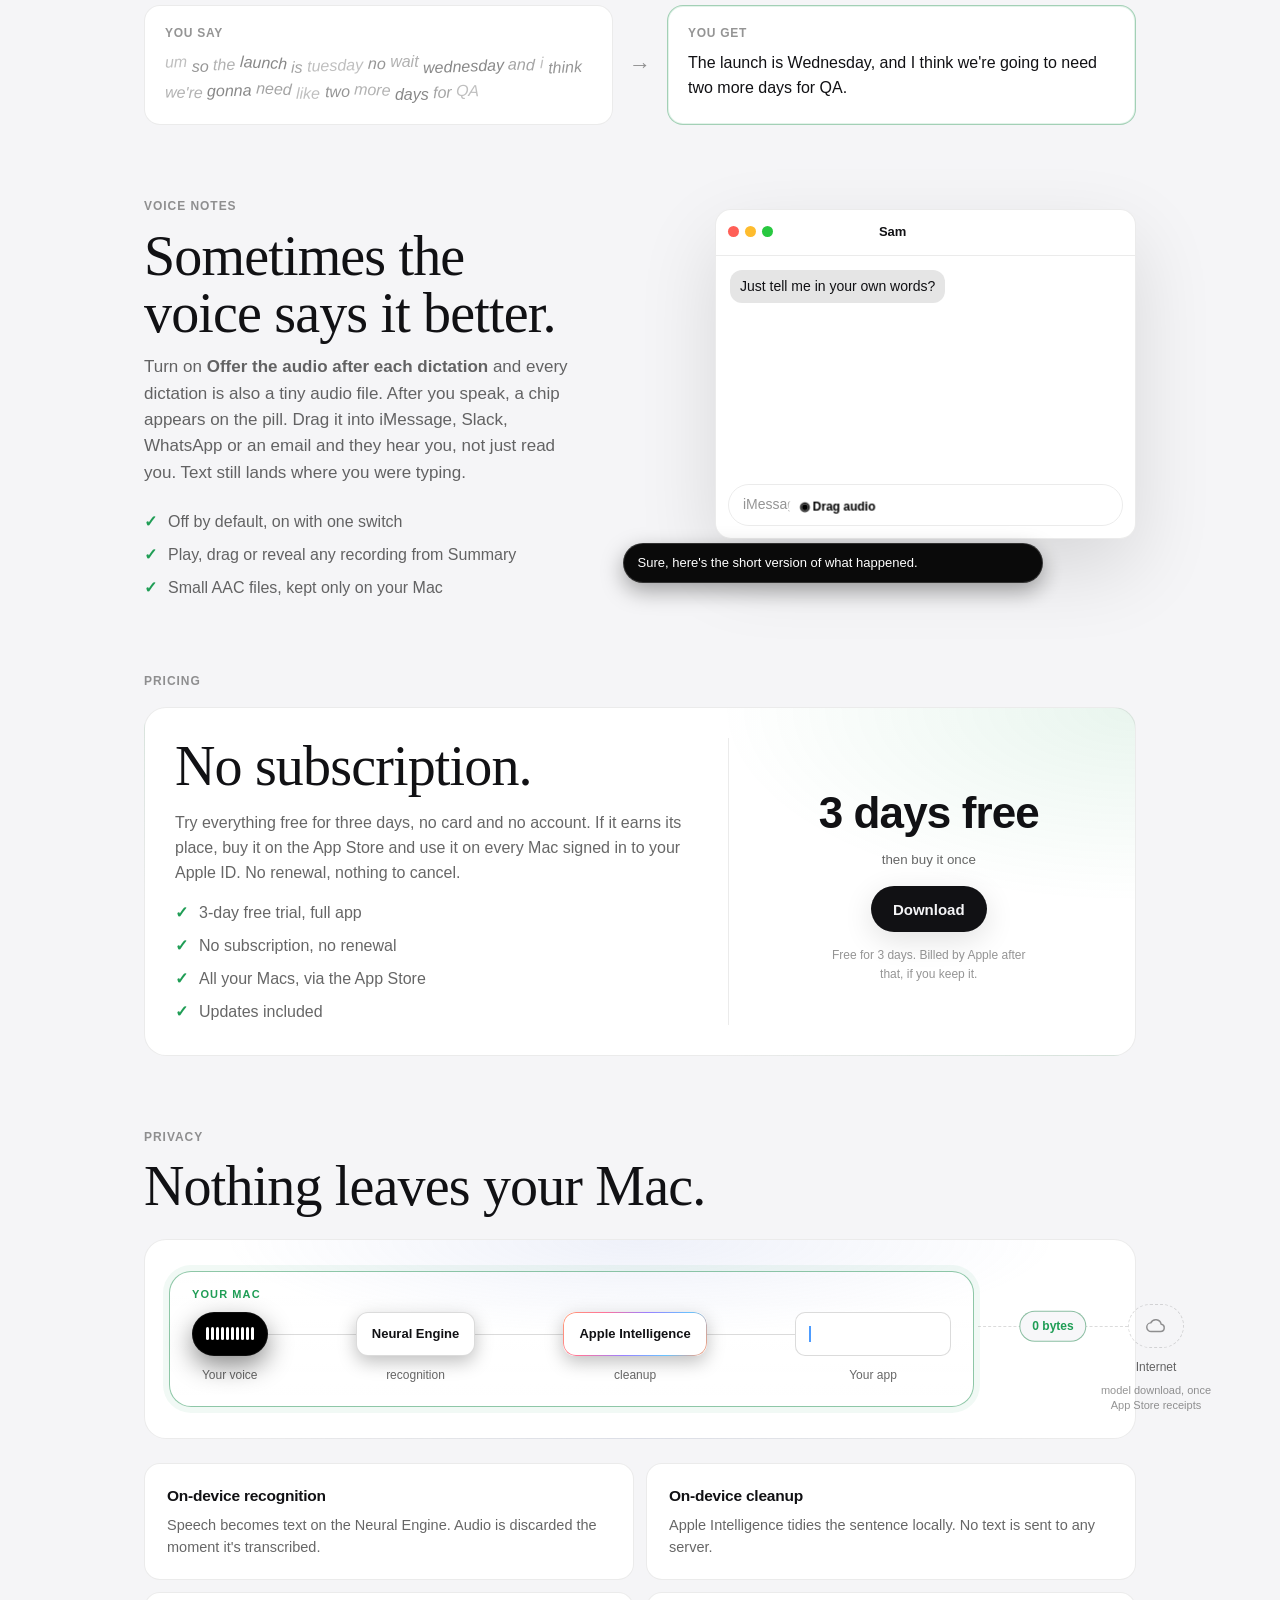
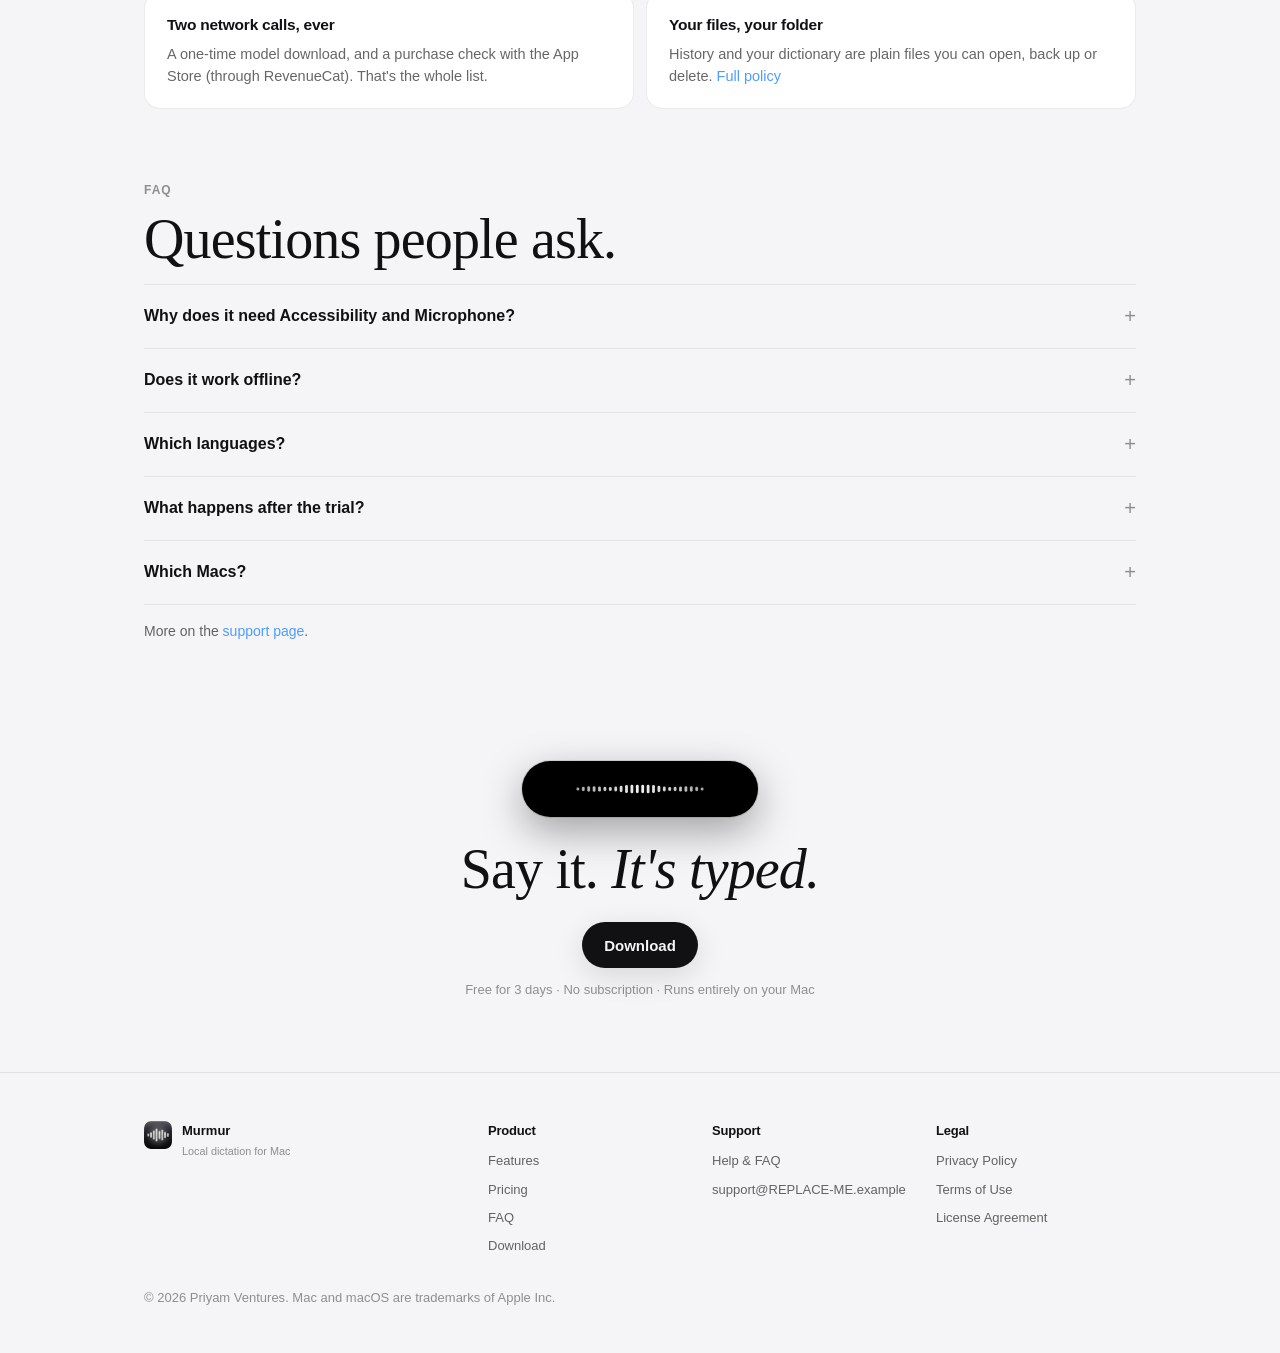
==== commit 00199bf5: "Legal and support pages audited against the app; font self-hosted; hover growth smoothed; audio swit" ====
--- a/Site/index.html
+++ b/Site/index.html
@@ -1,4 +1,4 @@
-<!doctype html><html lang="en"><head><meta charset="utf-8"><meta name="viewport" content="width=device-width, initial-scale=1"><link rel="icon" href="assets/favicon.png"><link rel="preconnect" href="https://fonts.googleapis.com"><link rel="preconnect" href="https://fonts.gstatic.com" crossorigin><link rel="stylesheet" href="https://fonts.googleapis.com/css2?family=Instrument+Serif:ital@0;1&display=swap"><link rel="stylesheet" href="site.css?v=21"><script src="site.js?v=8" defer></script><title>Murmur — Local dictation for Mac</title>
+<!doctype html><html lang="en"><head><meta charset="utf-8"><meta name="viewport" content="width=device-width, initial-scale=1"><link rel="icon" href="assets/favicon.png"><link rel="stylesheet" href="site.css?v=22"><script src="site.js?v=9" defer></script><title>Murmur — Local dictation for Mac</title>
 <meta name="description" content="Talk, and clean text lands wherever you're typing. Everything runs on your Mac: no cloud, no account, no telemetry."></head>
 <body>
 <div class="glow" aria-hidden="true"></div>
@@ -131,7 +131,7 @@
       <div class="split-copy">
         <p class="eyebrow">Voice notes</p>
         <h2>Sometimes the voice says it better.</h2>
-        <p class="lede-left">Turn on <b>Keep recordings</b> and every dictation is also a tiny audio file. After you speak, a chip appears on the pill. Drag it into iMessage, Slack, WhatsApp or an email and they hear you, not just read you. Text still lands where you were typing.</p>
+        <p class="lede-left">Turn on <b>Offer the audio after each dictation</b> and every dictation is also a tiny audio file. After you speak, a chip appears on the pill. Drag it into iMessage, Slack, WhatsApp or an email and they hear you, not just read you. Text still lands where you were typing.</p>
         <ul class="ticks"><li>Off by default, on with one switch</li><li>Play, drag or reveal any recording from Summary</li><li>Small AAC files, kept only on your Mac</li></ul>
       </div>
       <div class="vstage" id="vstage">
@@ -200,7 +200,7 @@
     <div class="priv-grid">
       <div><h3>On-device recognition</h3><p>Speech becomes text on the Neural Engine. Audio is discarded the moment it's transcribed.</p></div>
       <div><h3>On-device cleanup</h3><p>Apple Intelligence tidies the sentence locally. No text is sent to any server.</p></div>
-      <div><h3>Two network calls, ever</h3><p>A one-time model download, and App Store purchase validation. That's the whole list.</p></div>
+      <div><h3>Two network calls, ever</h3><p>A one-time model download, and a purchase check with the App Store (through RevenueCat). That's the whole list.</p></div>
       <div><h3>Your files, your folder</h3><p>History and your dictionary are plain files you can open, back up or delete. <a href="privacy.html">Full policy</a></p></div>
     </div>
   </section>
--- a/Site/site.css
+++ b/Site/site.css
@@ -1,4 +1,7 @@
 /* ---------- tokens ---------- */
+/* Instrument Serif, self-hosted (SIL Open Font License, see assets/fonts/OFL.txt): no request leaves for a font CDN. */
+@font-face { font-family: "Instrument Serif"; font-style: normal; font-weight: 400; font-display: swap; src: url("assets/fonts/InstrumentSerif-Regular.woff2") format("woff2"); }
+@font-face { font-family: "Instrument Serif"; font-style: italic; font-weight: 400; font-display: swap; src: url("assets/fonts/InstrumentSerif-Italic.woff2") format("woff2"); }
 :root {
   --bg: #0b0b0d; --bg2: #121216; --card: #17171c; --card2: #1c1c22; --line: rgba(255,255,255,.08); --line2: rgba(255,255,255,.14);
   --text: #f2f2f4; --dim: rgba(255,255,255,.62); --faint: rgba(255,255,255,.42);
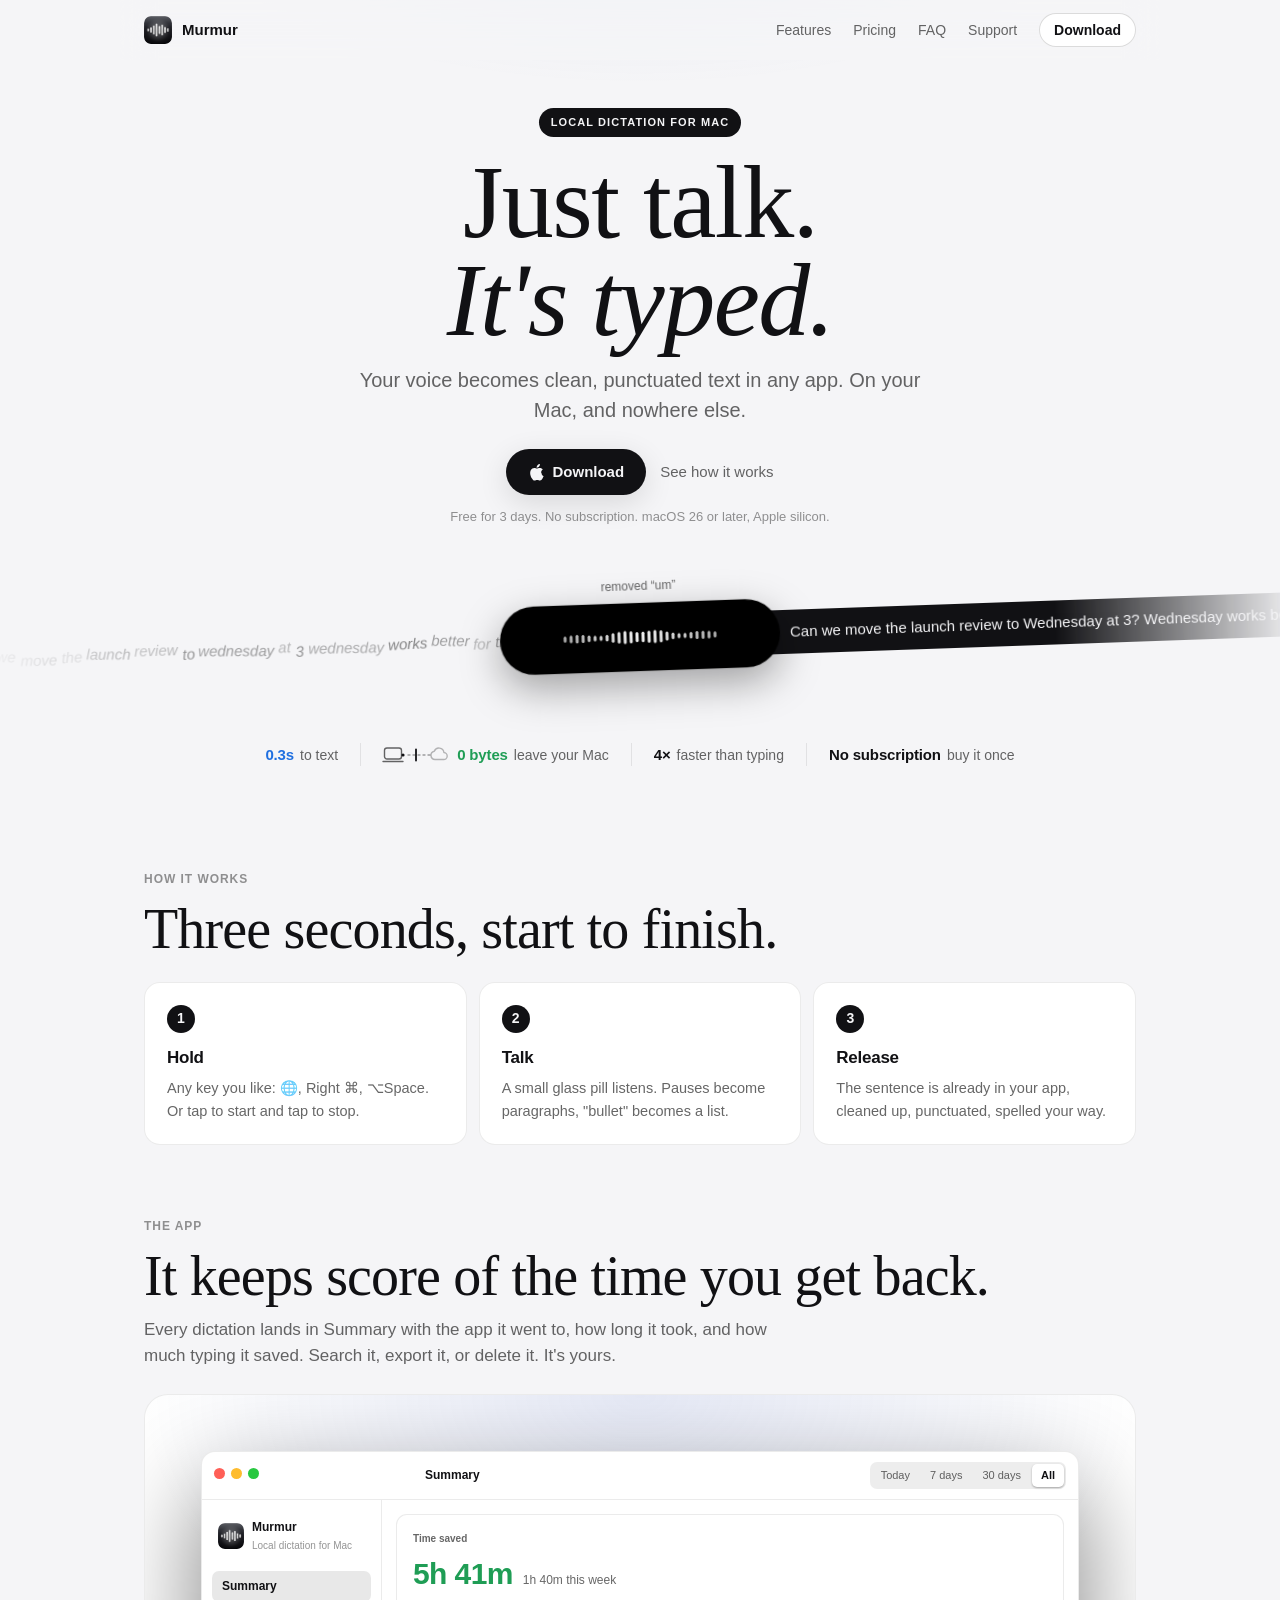
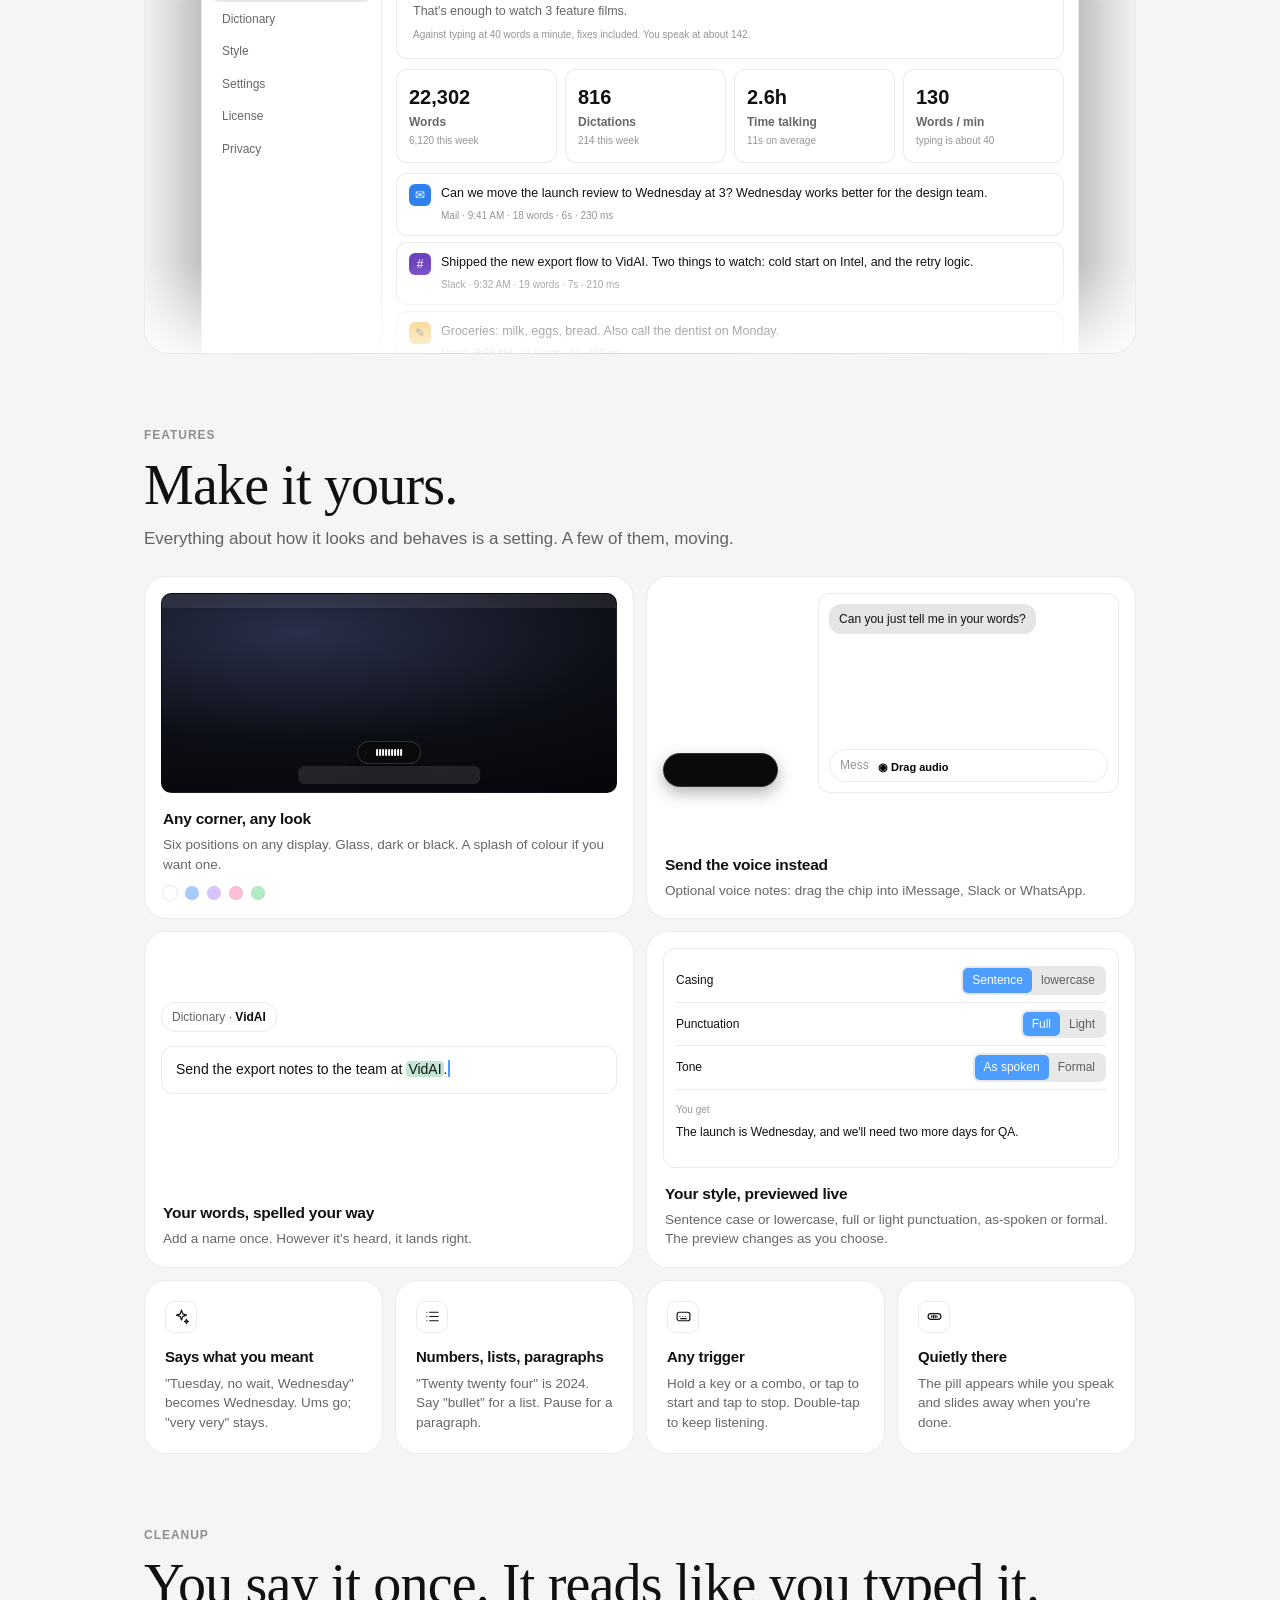
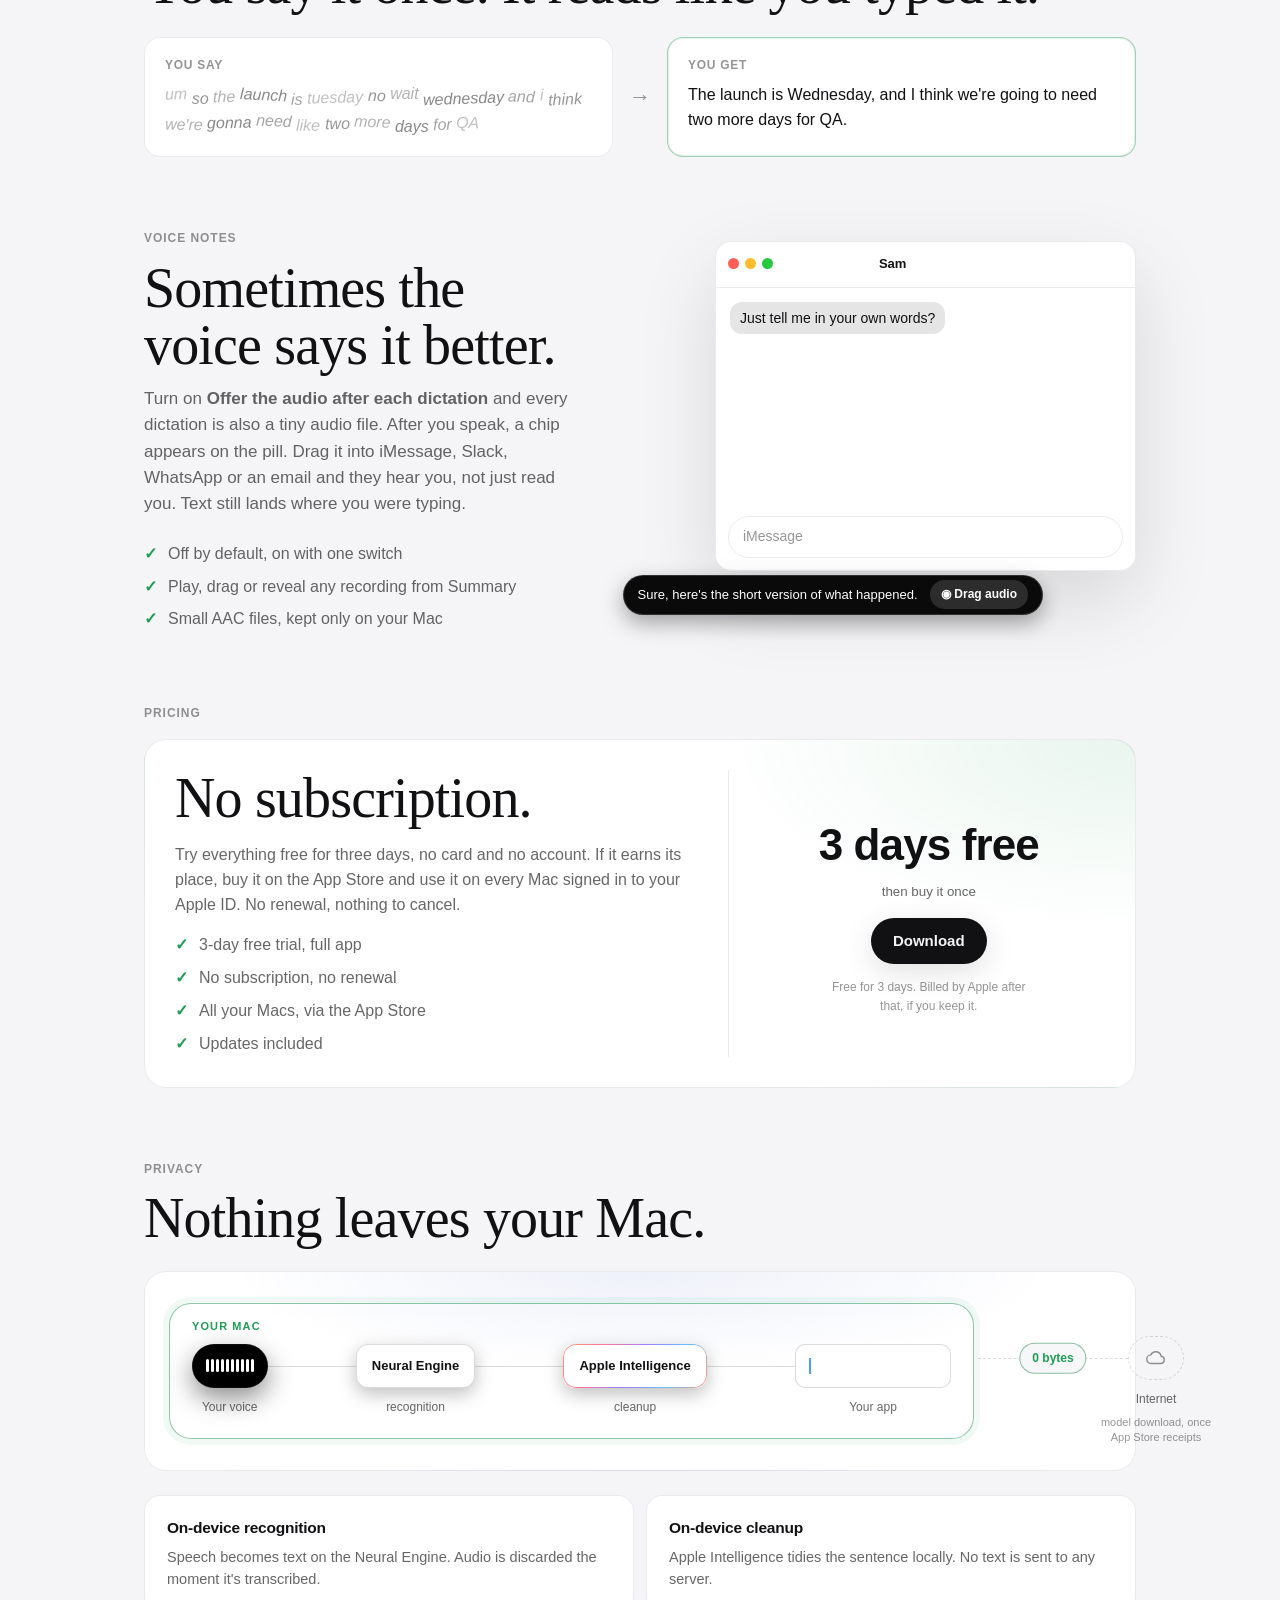
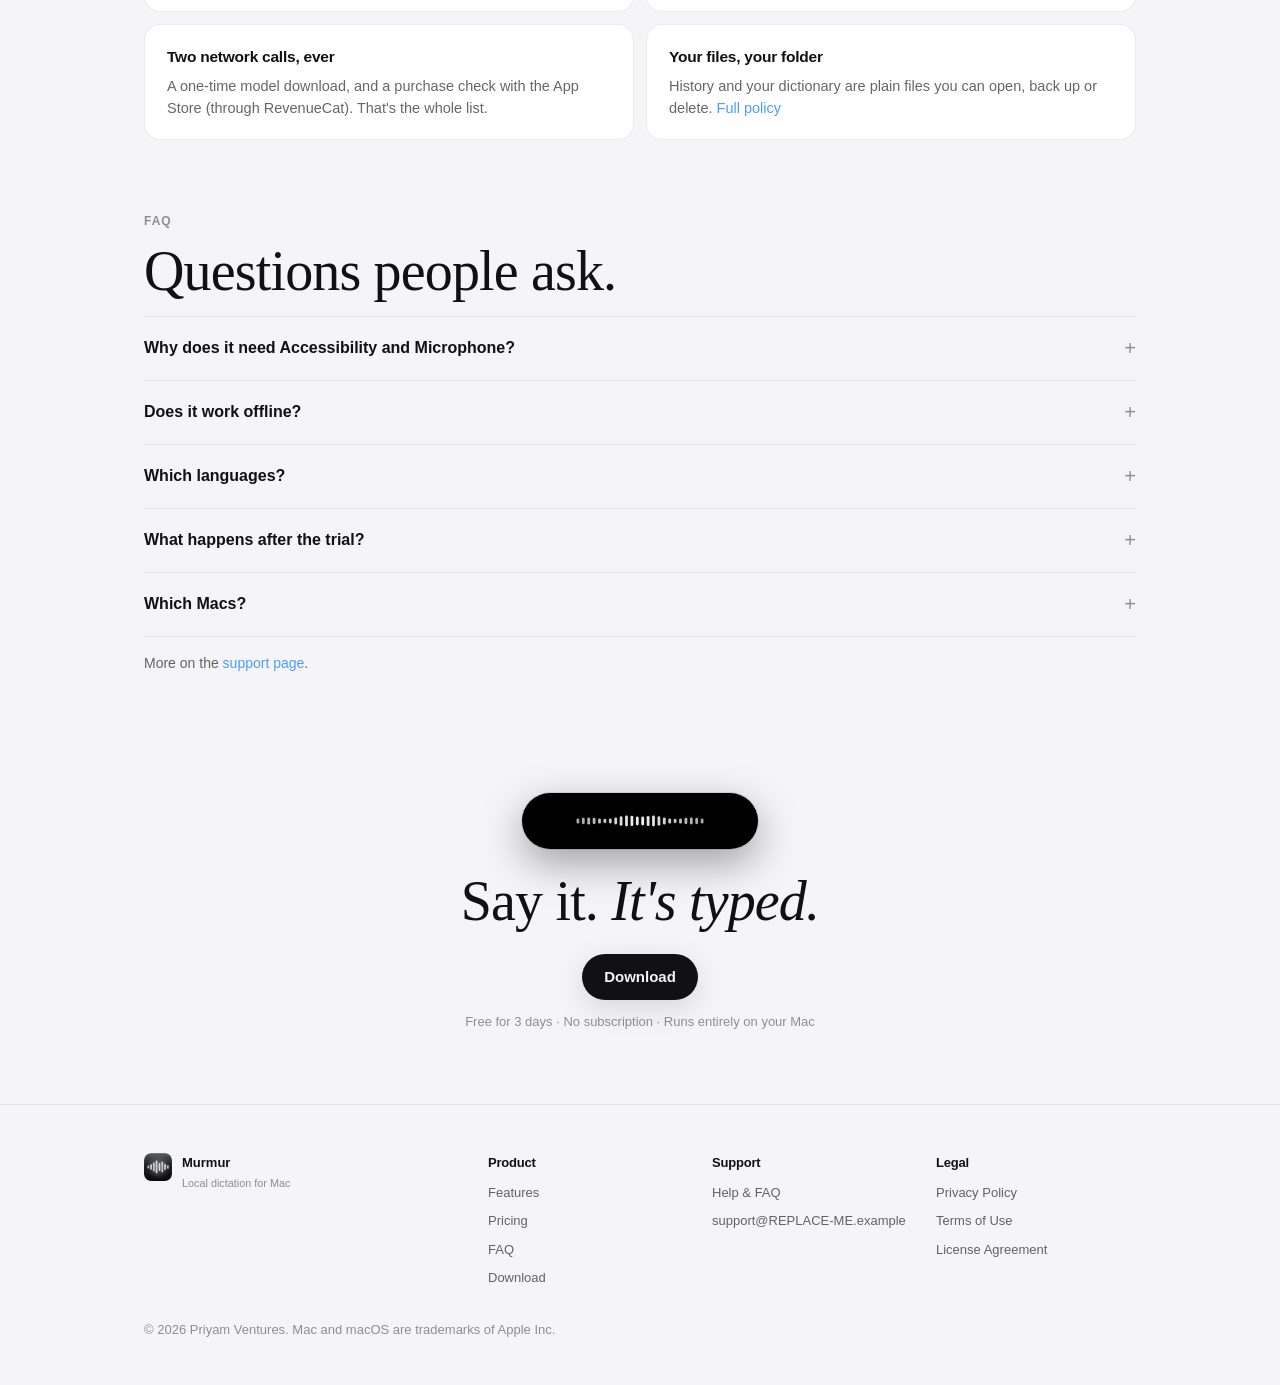
==== commit 8b1e8919: "Site: Summary mock shows the fun line and the range picker Co-Authored-By: Claude Opus 5 <noreply@an" ====
--- a/Site/index.html
+++ b/Site/index.html
@@ -1,4 +1,4 @@
-<!doctype html><html lang="en"><head><meta charset="utf-8"><meta name="viewport" content="width=device-width, initial-scale=1"><link rel="icon" href="assets/favicon.png"><link rel="stylesheet" href="site.css?v=22"><script src="site.js?v=9" defer></script><title>Murmur — Local dictation for Mac</title>
+<!doctype html><html lang="en"><head><meta charset="utf-8"><meta name="viewport" content="width=device-width, initial-scale=1"><link rel="icon" href="assets/favicon.png"><link rel="stylesheet" href="site.css?v=23"><script src="site.js?v=9" defer></script><title>Murmur — Local dictation for Mac</title>
 <meta name="description" content="Talk, and clean text lands wherever you're typing. Everything runs on your Mac: no cloud, no account, no telemetry."></head>
 <body>
 <div class="glow" aria-hidden="true"></div>
@@ -50,14 +50,14 @@
     <p class="lede-left">Every dictation lands in Summary with the app it went to, how long it took, and how much typing it saved. Search it, export it, or delete it. It's yours.</p>
     <div class="stage">
     <div class="window" id="mock">
-      <div class="titlebar"><span class="dots"><i></i><i></i><i></i></span><span class="title">Summary</span></div>
+      <div class="titlebar"><span class="dots"><i></i><i></i><i></i></span><span class="title">Summary</span><span class="seg-range"><i>Today</i><i>7 days</i><i>30 days</i><i class="on">All</i></span></div>
       <div class="body">
         <aside class="side">
           <div class="side-brand"><img src="assets/icon.png" alt=""><div><b data-brand="name">Murmur</b><small data-brand="tagline">Local dictation</small></div></div>
           <div class="row sel">Summary</div><div class="row">Dictionary</div><div class="row">Style</div><div class="row">Settings</div><div class="row">License</div><div class="row">Privacy</div>
         </aside>
         <div class="content">
-          <div class="hero-card"><small>Time saved</small><div class="saved"><b data-count="6h 12m">0h 0m</b><span>1h 40m this week</span></div><small class="faint">Compared with typing at 40 words a minute. You speak at about 142.</small></div>
+          <div class="hero-card"><small>Time saved</small><div class="saved"><b data-count="6h 12m">0h 0m</b><span>1h 40m this week</span></div><p class="fun">That's enough to watch 3 feature films.</p><small class="faint">Against typing at 40 words a minute, fixes included. You speak at about 142.</small></div>
           <div class="tiles">
             <div class="tile"><b data-count="24,310">0</b><span>Words</span><small>6,120 this week</small></div>
             <div class="tile"><b data-count="893">0</b><span>Dictations</span><small>214 this week</small></div>
--- a/Site/site.css
+++ b/Site/site.css
@@ -126,6 +126,7 @@
 .titlebar { display: flex; align-items: center; gap: 10px; padding: 10px 12px; border-bottom: 1px solid var(--line); }
 .dots i { display: inline-block; width: 11px; height: 11px; border-radius: 50%; margin-right: 6px; background: #ff5f57; } .dots i:nth-child(2) { background: #febc2e; } .dots i:nth-child(3) { background: #28c840; }
 .titlebar .title { font-weight: 600; margin-left: 150px; color: var(--text); }
+.seg-range { margin-left: auto; display: inline-flex; gap: 2px; padding: 2px; border-radius: 7px; background: rgba(127,127,127,.14); font-size: 11px; } .seg-range i { font-style: normal; color: var(--dim); padding: 3px 9px; border-radius: 5px; } .seg-range i.on { background: var(--bg2); color: var(--text); font-weight: 600; box-shadow: 0 1px 2px rgba(0,0,0,.3); }
 .window .body { display: grid; grid-template-columns: 180px 1fr; min-height: 420px; }
 .side { border-right: 1px solid var(--line); padding: 12px 10px; }
 .side-brand { display: flex; align-items: center; gap: 8px; padding: 6px 6px 14px; } .side-brand img { width: 26px; height: 26px; border-radius: 7px; }
@@ -134,6 +135,7 @@
 .content { padding: 14px; display: flex; flex-direction: column; gap: 10px; }
 .hero-card, .tile, .item { background: var(--card); border: 1px solid var(--line); border-radius: 11px; }
 .hero-card { padding: 14px 16px; } .hero-card small { color: var(--dim); font-weight: 600; } .hero-card small.faint { color: var(--faint); font-weight: 400; }
+.hero-card .fun { margin: 2px 0 4px; font-size: 12.5px; color: var(--dim); }
 .saved { display: flex; align-items: baseline; gap: 10px; margin: 4px 0; } .saved b { font-size: 30px; color: var(--green); font-variant-numeric: tabular-nums; letter-spacing: -0.02em; } .saved span { color: var(--dim); }
 .tiles { display: grid; grid-template-columns: repeat(4, 1fr); gap: 8px; } .tile { padding: 12px; } .tile b { display: block; font-size: 20px; color: var(--text); font-variant-numeric: tabular-nums; } .tile span { display: block; color: var(--dim); font-weight: 600; } .tile small { color: var(--faint); }
 .list { display: flex; flex-direction: column; gap: 6px; } .item { display: flex; gap: 10px; padding: 10px 12px; align-items: flex-start; transition: opacity .8s ease, transform .8s cubic-bezier(.2,.8,.2,1); }
@@ -244,7 +246,7 @@
   .strip li { flex-direction: column; align-items: flex-start; gap: 1px; padding: 0; border-left: 0; white-space: normal; }
   .strip b { font-size: 17px; } .strip span { font-size: 13px; } .netglyph { display: none; }
   .steps { grid-template-columns: 1fr; }
-  .stage { padding: 24px 14px 0; border-radius: 16px; } .stage .window { margin-bottom: -20px; } .window .body { grid-template-columns: 1fr; } .side { display: none; } .tiles { grid-template-columns: repeat(2, 1fr); } .titlebar .title { margin-left: 8px; }
+  .stage { padding: 24px 14px 0; border-radius: 16px; } .stage .window { margin-bottom: -20px; } .window .body { grid-template-columns: 1fr; } .side { display: none; } .seg-range { display: none; } .tiles { grid-template-columns: repeat(2, 1fr); } .titlebar .title { margin-left: 8px; }
   .bento { grid-template-columns: 1fr; } .tile-b, .tile-b.span2, .tile-b.small { grid-column: span 1; }
   .pair { grid-template-columns: 1fr; } .arrow { transform: rotate(90deg); justify-self: center; }
   .price-card { grid-template-columns: 1fr; } .price-right { border-left: 0; padding-left: 0; border-top: 1px solid var(--line); padding-top: 20px; }
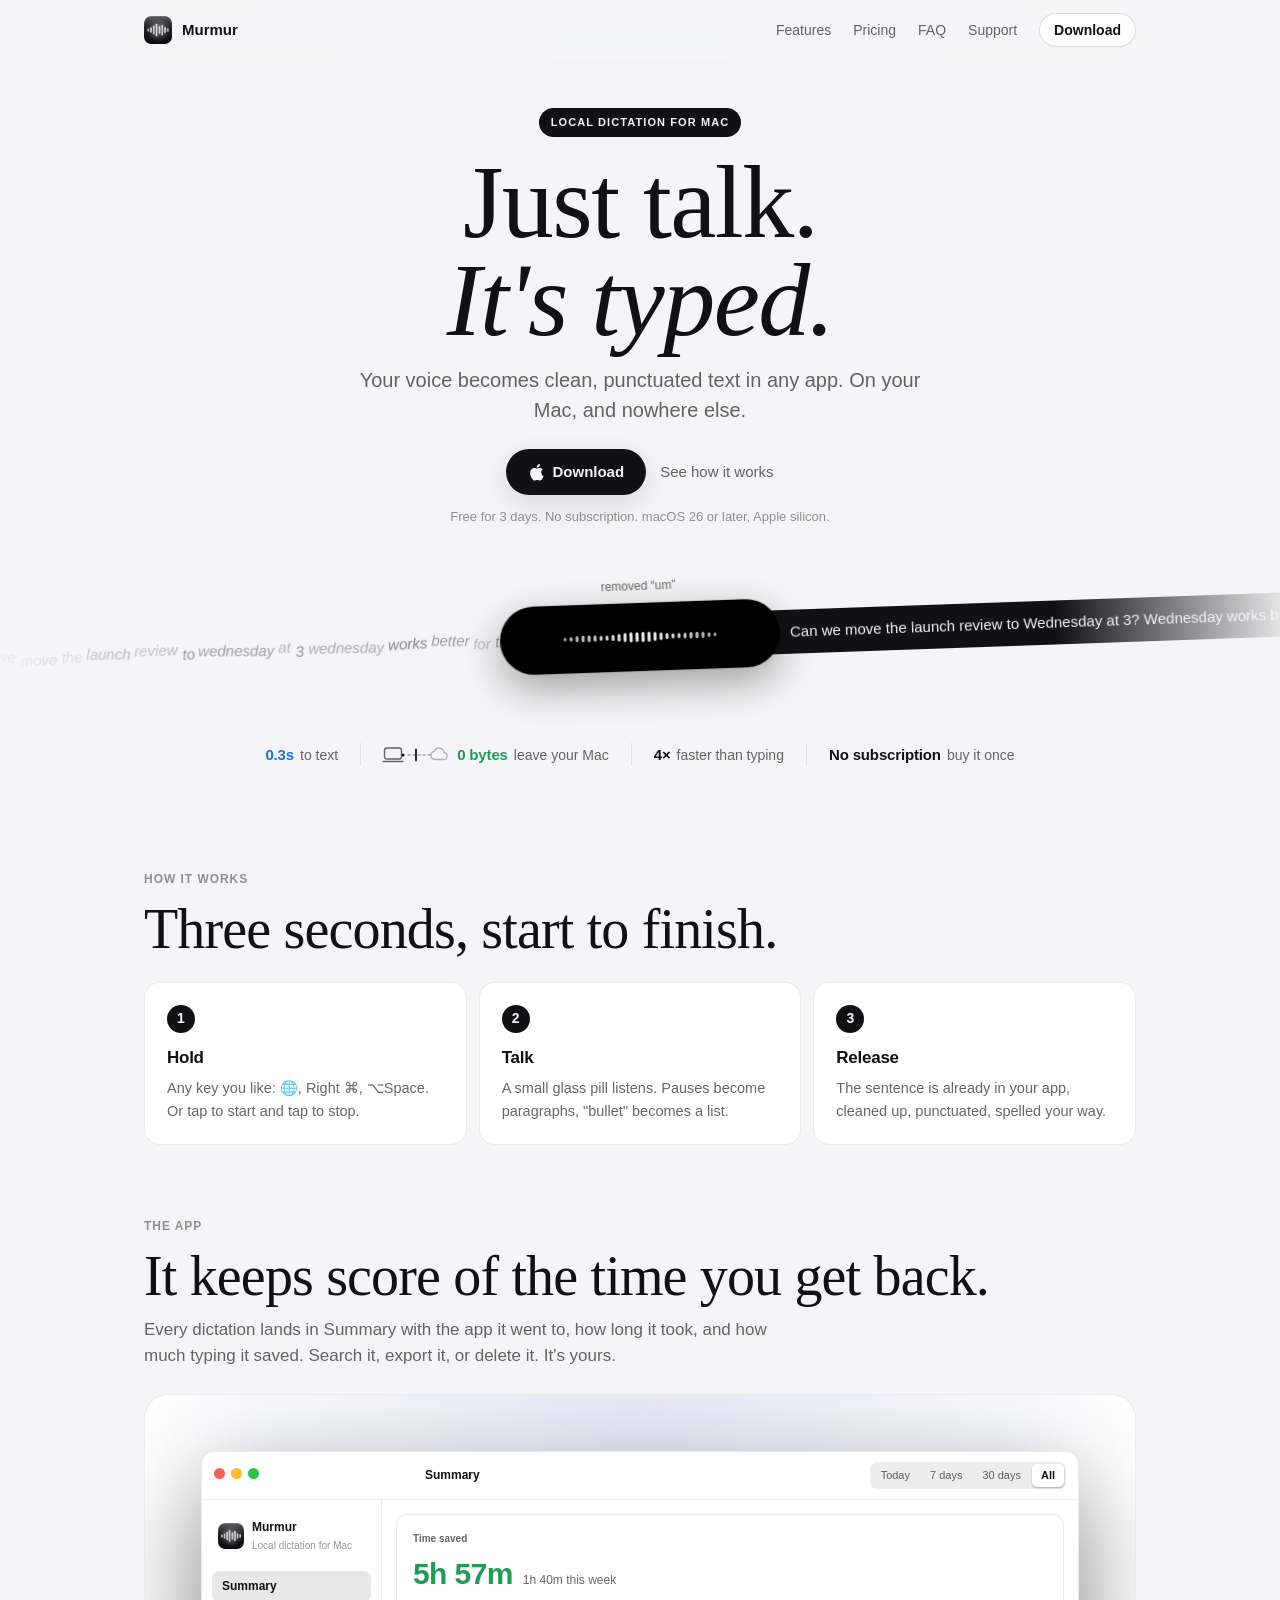
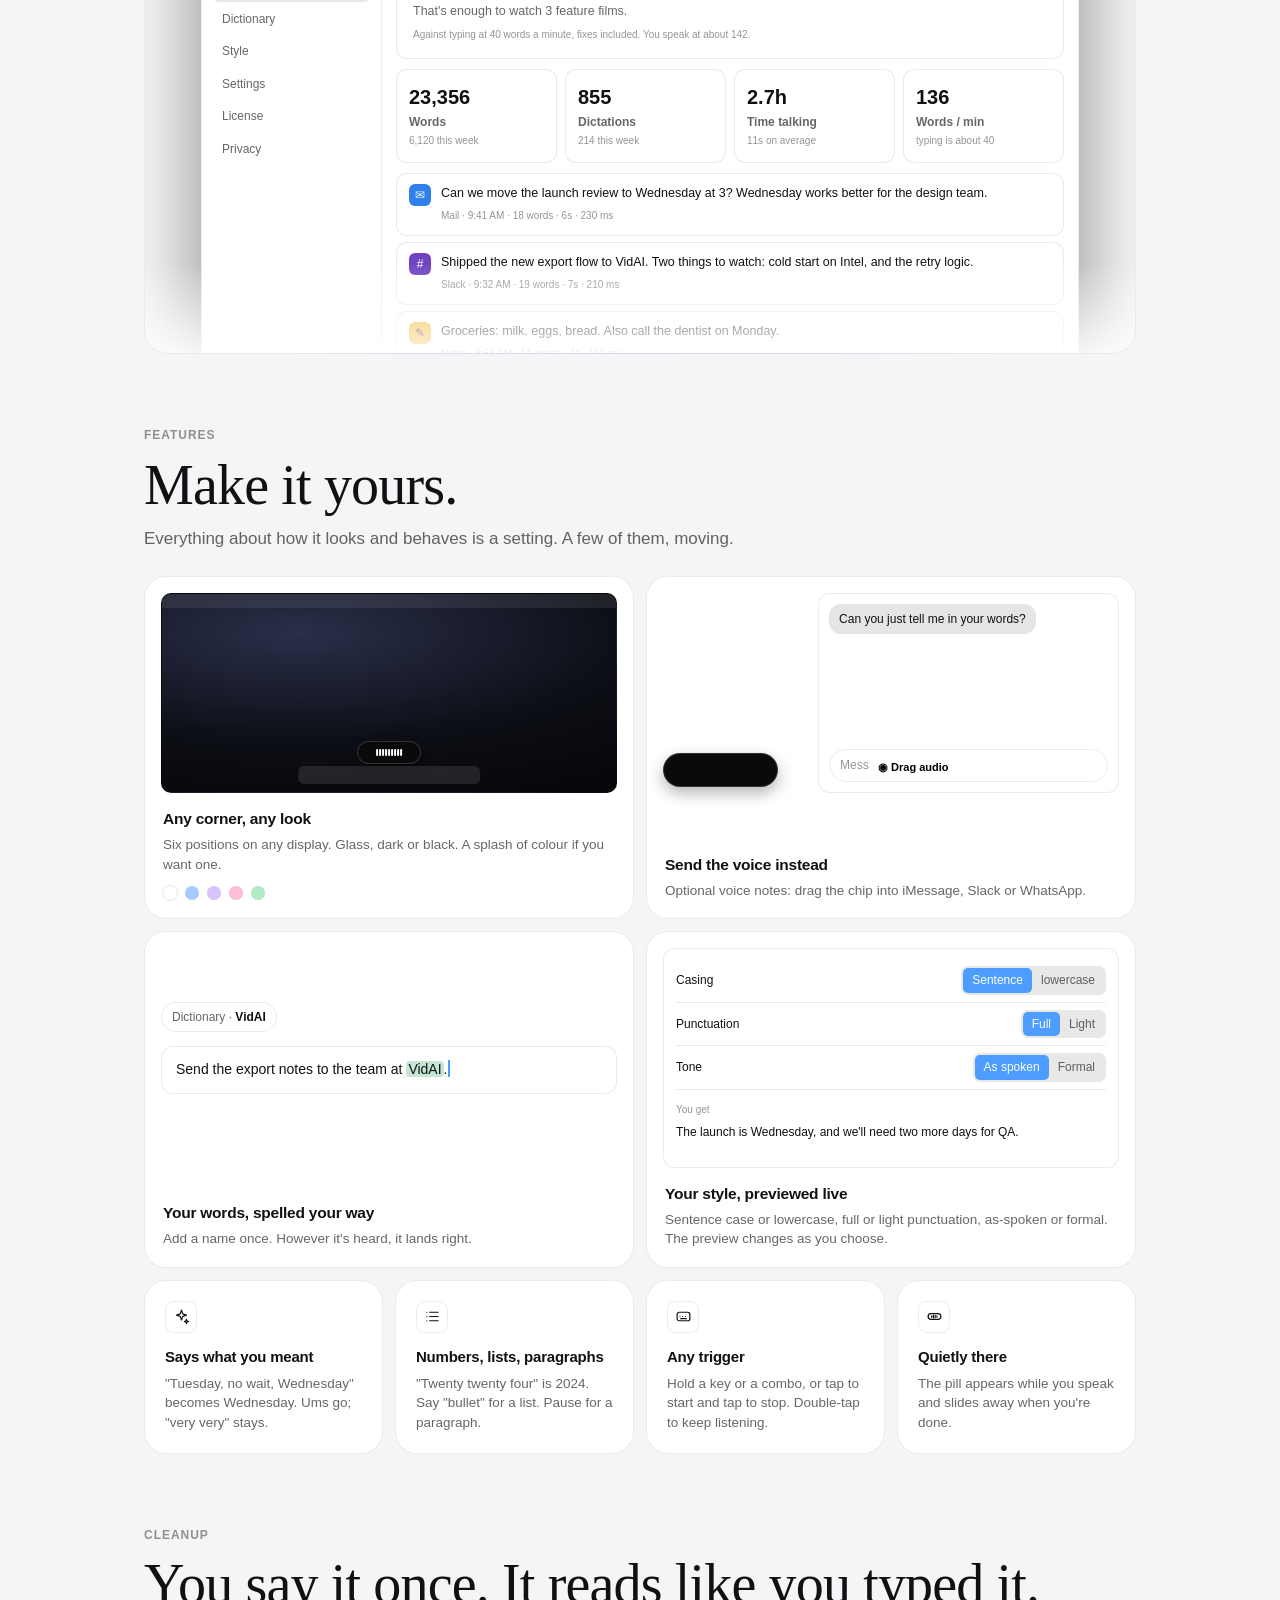
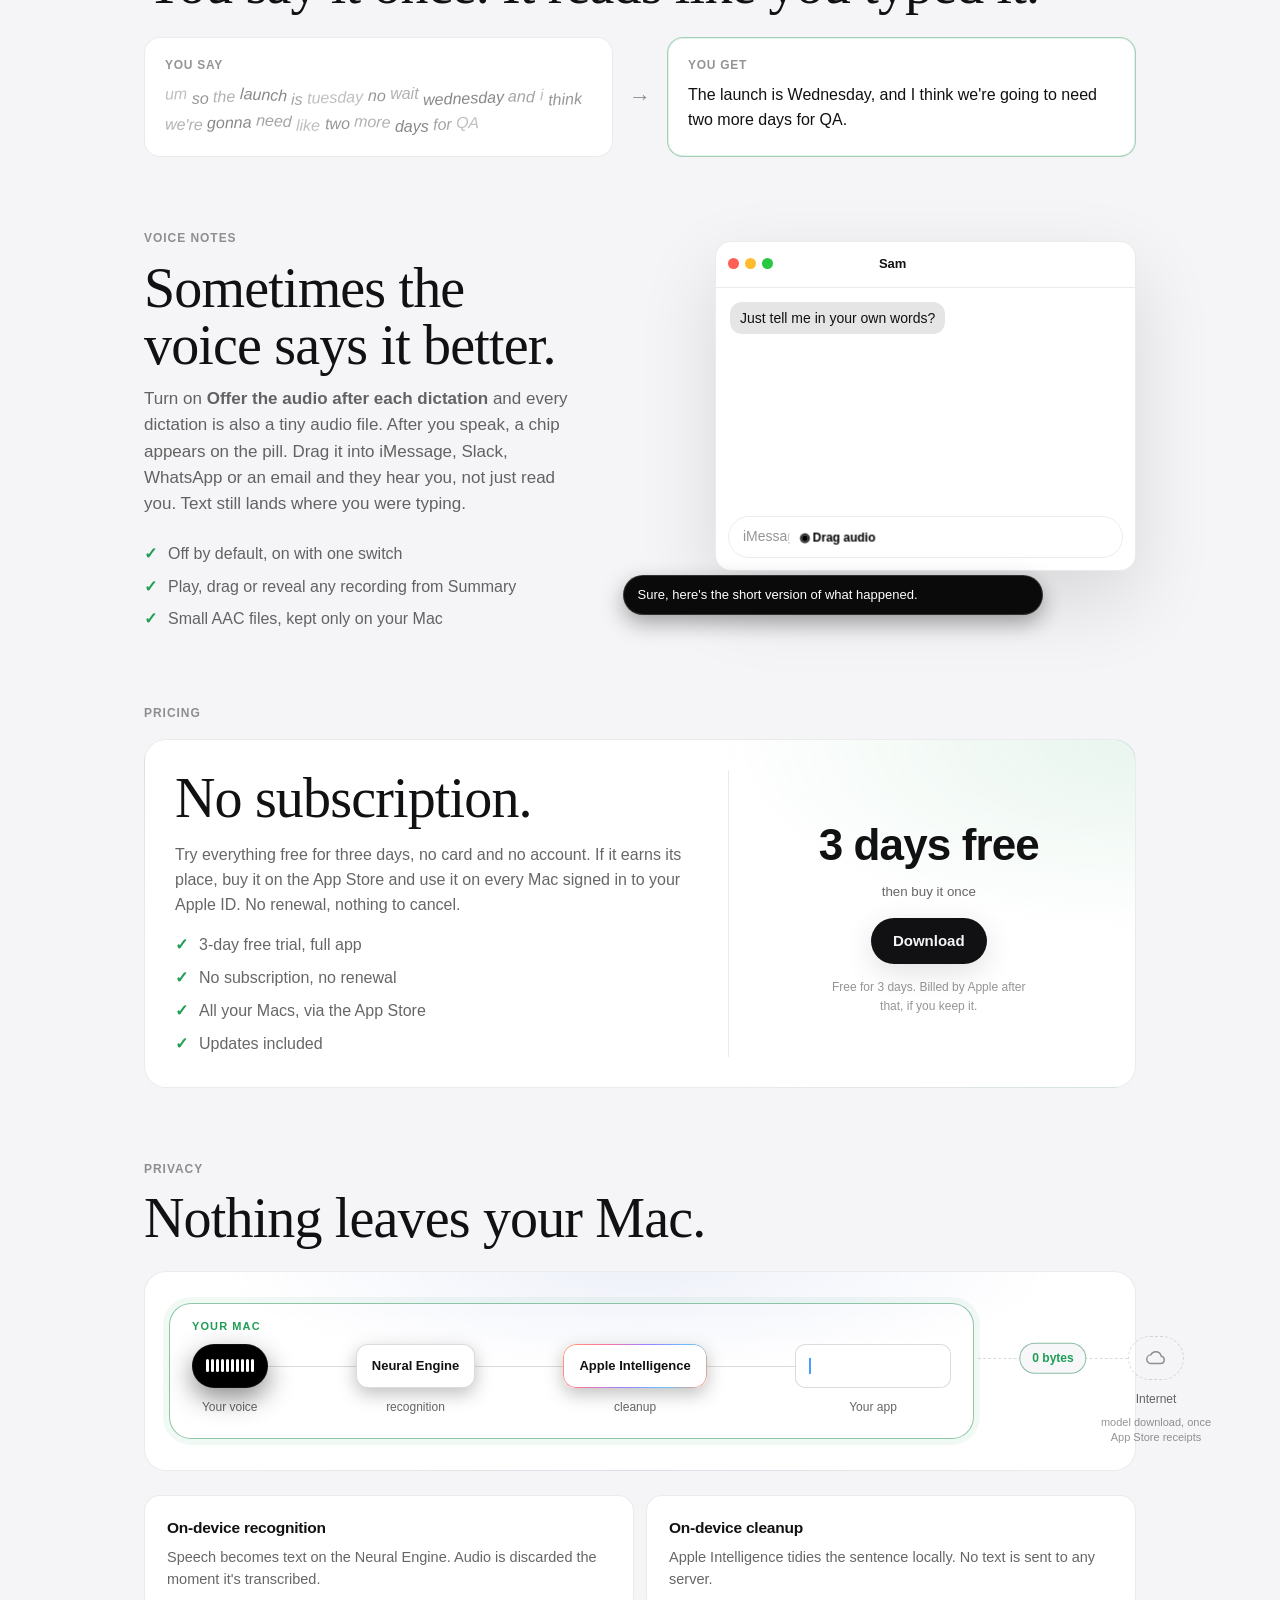
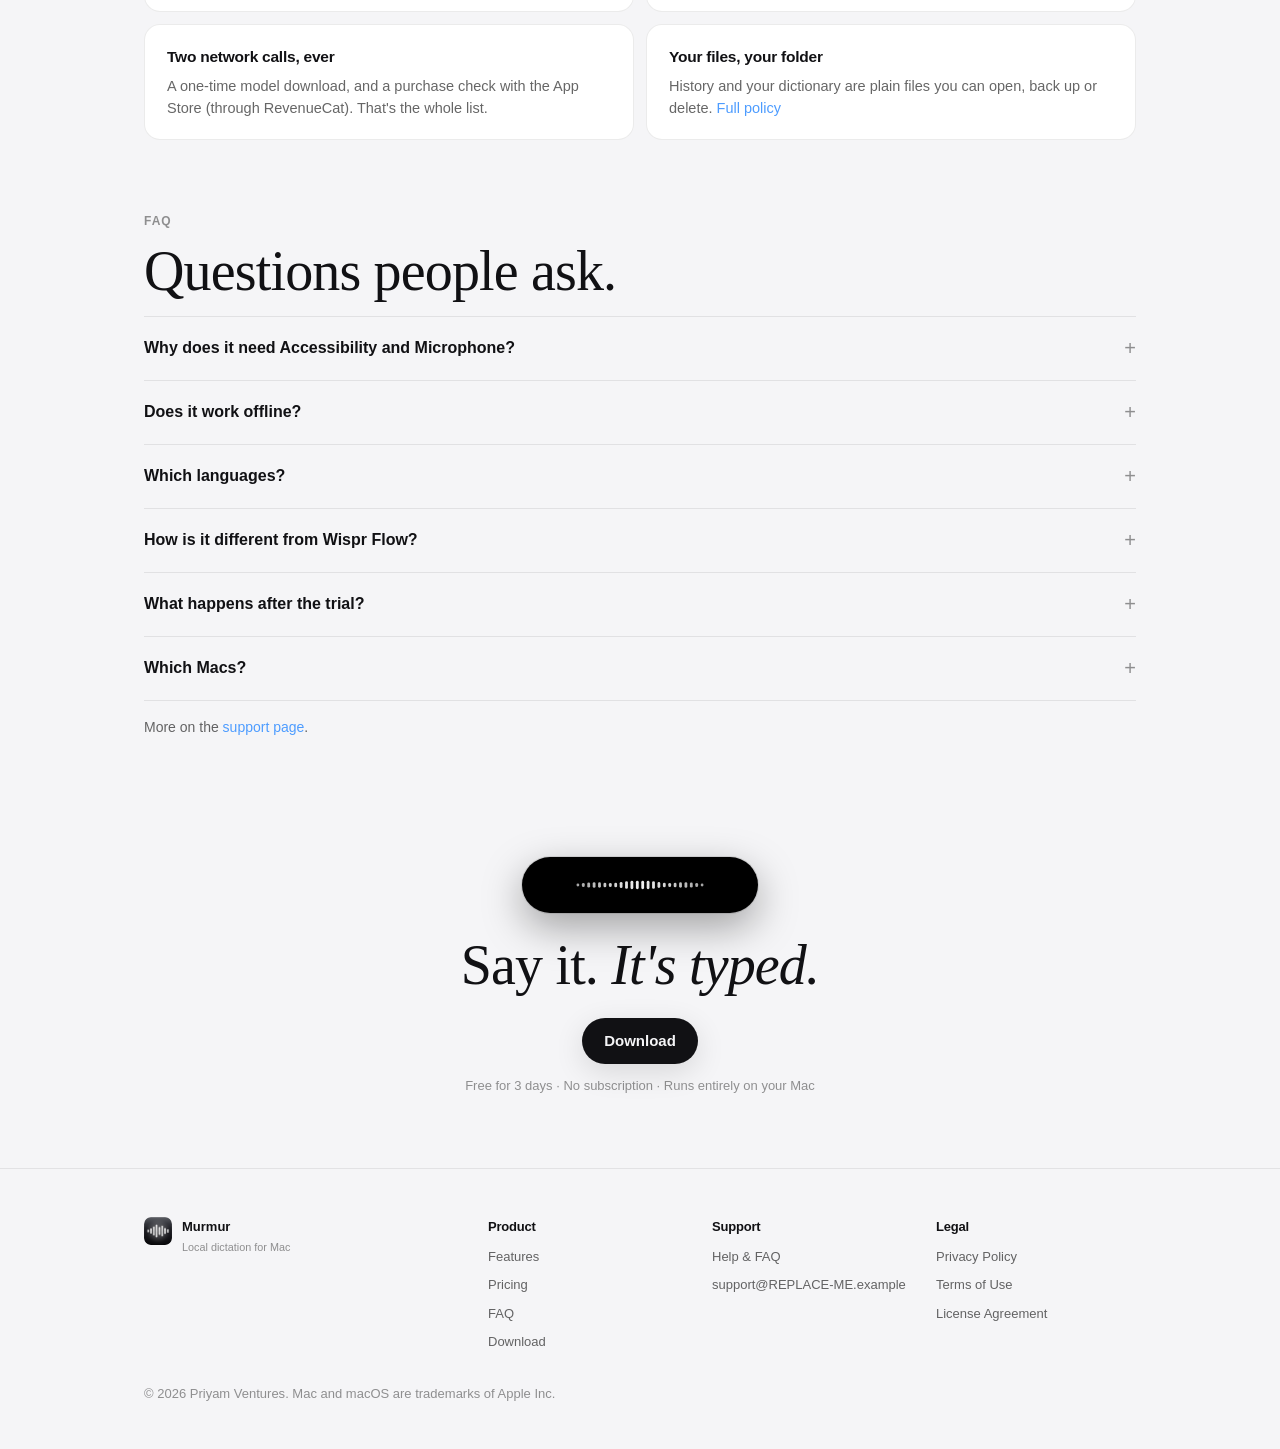
==== commit ea3fdf22: "Site: basic SEO — titles, descriptions, canonical and Open Graph tags, social image, JSON-LD (Softwa" ====
--- a/Site/index.html
+++ b/Site/index.html
@@ -1,8 +1,16 @@
-<!doctype html><html lang="en"><head><meta charset="utf-8"><meta name="viewport" content="width=device-width, initial-scale=1"><link rel="icon" href="assets/favicon.png"><link rel="stylesheet" href="site.css?v=23"><script src="site.js?v=9" defer></script><title>Murmur — Local dictation for Mac</title>
-<meta name="description" content="Talk, and clean text lands wherever you're typing. Everything runs on your Mac: no cloud, no account, no telemetry."></head>
+<!doctype html><html lang="en"><head><meta charset="utf-8"><meta name="viewport" content="width=device-width, initial-scale=1"><title>Murmur — Local, offline dictation for Mac</title>
+<meta name="description" content="A dictation app for Mac that runs entirely on your Mac. Hold a key, talk, and clean, punctuated text lands in any app. Offline, private, no subscription.">
+<link rel="canonical" href="https://REPLACE-ME.example/">
+<link rel="icon" href="assets/favicon.png"><link rel="apple-touch-icon" href="assets/icon.png">
+<meta name="theme-color" content="#0b0b0d" media="(prefers-color-scheme: dark)"><meta name="theme-color" content="#f5f5f7" media="(prefers-color-scheme: light)">
+<meta property="og:type" content="website"><meta property="og:site_name" content="Murmur"><meta property="og:url" content="https://REPLACE-ME.example/"><meta property="og:title" content="Murmur — Just talk. It's typed."><meta property="og:description" content="A dictation app for Mac that runs entirely on your Mac. Hold a key, talk, and clean, punctuated text lands in any app. Offline, private, no subscription."><meta property="og:image" content="https://REPLACE-ME.example/assets/og.png"><meta property="og:image:width" content="1200"><meta property="og:image:height" content="630"><meta property="og:image:alt" content="Just talk. It's typed. Local dictation for Mac.">
+<meta name="twitter:card" content="summary_large_image"><meta name="twitter:title" content="Murmur — Just talk. It's typed."><meta name="twitter:description" content="A dictation app for Mac that runs entirely on your Mac. Hold a key, talk, and clean, punctuated text lands in any app. Offline, private, no subscription."><meta name="twitter:image" content="https://REPLACE-ME.example/assets/og.png">
+<script type="application/ld+json">{"@context": "https://schema.org", "@type": "SoftwareApplication", "name": "Murmur", "applicationCategory": "UtilitiesApplication", "operatingSystem": "macOS 26 or later (Apple silicon)", "description": "A dictation app for Mac that runs entirely on your Mac. Hold a key, talk, and clean, punctuated text lands in any app. Offline, private, no subscription.", "url": "https://REPLACE-ME.example/", "image": "https://REPLACE-ME.example/assets/og.png", "offers": {"@type": "Offer", "price": "0", "priceCurrency": "USD", "description": "Free for 3 days, then a single purchase on the Mac App Store. No subscription."}, "author": {"@type": "Organization", "name": "Priyam Ventures"}, "featureList": ["On-device speech recognition on the Neural Engine", "Works offline", "No account, no telemetry", "Hold a key or a chord, or tap to toggle", "Clean-up: fillers, punctuation, numbers, lists", "Personal dictionary", "Optional voice notes you can drag into a chat"]}</script>
+<script type="application/ld+json">{"@context": "https://schema.org", "@type": "FAQPage", "mainEntity": [{"@type": "Question", "name": "Why does it need Accessibility and Microphone?", "acceptedAnswer": {"@type": "Answer", "text": "Microphone, to hear you while you hold the key. Accessibility, to notice the key anywhere on the Mac and to paste the text into the app you're using. It never reads your screen."}}, {"@type": "Question", "name": "Does it work offline?", "acceptedAnswer": {"@type": "Answer", "text": "Yes. After the one-time model download on first launch, dictation needs no connection at all."}}, {"@type": "Question", "name": "Which languages?", "acceptedAnswer": {"@type": "Answer", "text": "English, all accents. The model is English-only by design; that's what makes it this accurate and this fast."}}, {"@type": "Question", "name": "How is it different from Wispr Flow?", "acceptedAnswer": {"@type": "Answer", "text": "Wispr Flow transcribes in the cloud (its own docs say transcription always occurs on the cloud) and is a subscription, $12 to $15 a month. Murmur transcribes on your Mac's Neural Engine, so your voice never leaves the machine, it works offline, and you buy it once. Wispr Flow covers 100+ languages; Murmur does English only, and does it very well."}}, {"@type": "Question", "name": "What happens after the trial?", "acceptedAnswer": {"@type": "Answer", "text": "Dictation pauses until you buy it, once, on the App Store. Everything you dictated stays in Summary."}}, {"@type": "Question", "name": "Which Macs?", "acceptedAnswer": {"@type": "Answer", "text": "Any Mac with Apple silicon running macOS 26 or later."}}]}</script>
+<link rel="stylesheet" href="site.css?v=24"><script src="site.js?v=10" defer></script></head>
 <body>
 <div class="glow" aria-hidden="true"></div>
-<header class="nav wrap"><a class="brand" href="index.html"><img src="assets/icon.png" alt=""><span data-brand="name">Murmur</span></a><nav><a href="#features">Features</a><a href="#pricing">Pricing</a><a href="#faq">FAQ</a><a href="support.html">Support</a><a class="navcta" data-store href="#">Download</a></nav></header>
+<header class="nav wrap"><a class="brand" href="index.html"><img src="assets/icon.png" alt="Murmur app icon" width="26" height="26"><span data-brand="name">Murmur</span></a><nav><a href="#features">Features</a><a href="#pricing">Pricing</a><a href="#faq">FAQ</a><a href="support.html">Support</a><a class="navcta" data-store href="#">Download</a></nav></header>
 <main class="wrap">
 
   <section class="hero">
@@ -212,6 +220,7 @@
       <details><summary>Why does it need Accessibility and Microphone?</summary><p>Microphone, to hear you while you hold the key. Accessibility, to notice the key anywhere on the Mac and to paste the text into the app you're using. It never reads your screen.</p></details>
       <details><summary>Does it work offline?</summary><p>Yes. After the one-time model download on first launch, dictation needs no connection at all.</p></details>
       <details><summary>Which languages?</summary><p>English, all accents. The model is English-only by design; that's what makes it this accurate and this fast.</p></details>
+      <details><summary>How is it different from Wispr Flow?</summary><p>Wispr Flow transcribes in the cloud (its own docs say transcription always occurs on the cloud) and is a subscription, $12 to $15 a month. <span data-brand="name">Murmur</span> transcribes on your Mac's Neural Engine, so your voice never leaves the machine, it works offline, and you buy it once. Wispr Flow covers 100+ languages; <span data-brand="name">Murmur</span> does English only, and does it very well.</p></details>
       <details><summary>What happens after the trial?</summary><p>Dictation pauses until you buy it, once, on the App Store. Everything you dictated stays in Summary.</p></details>
       <details><summary>Which Macs?</summary><p>Any Mac with Apple silicon running macOS 26 or later.</p></details>
     </div>
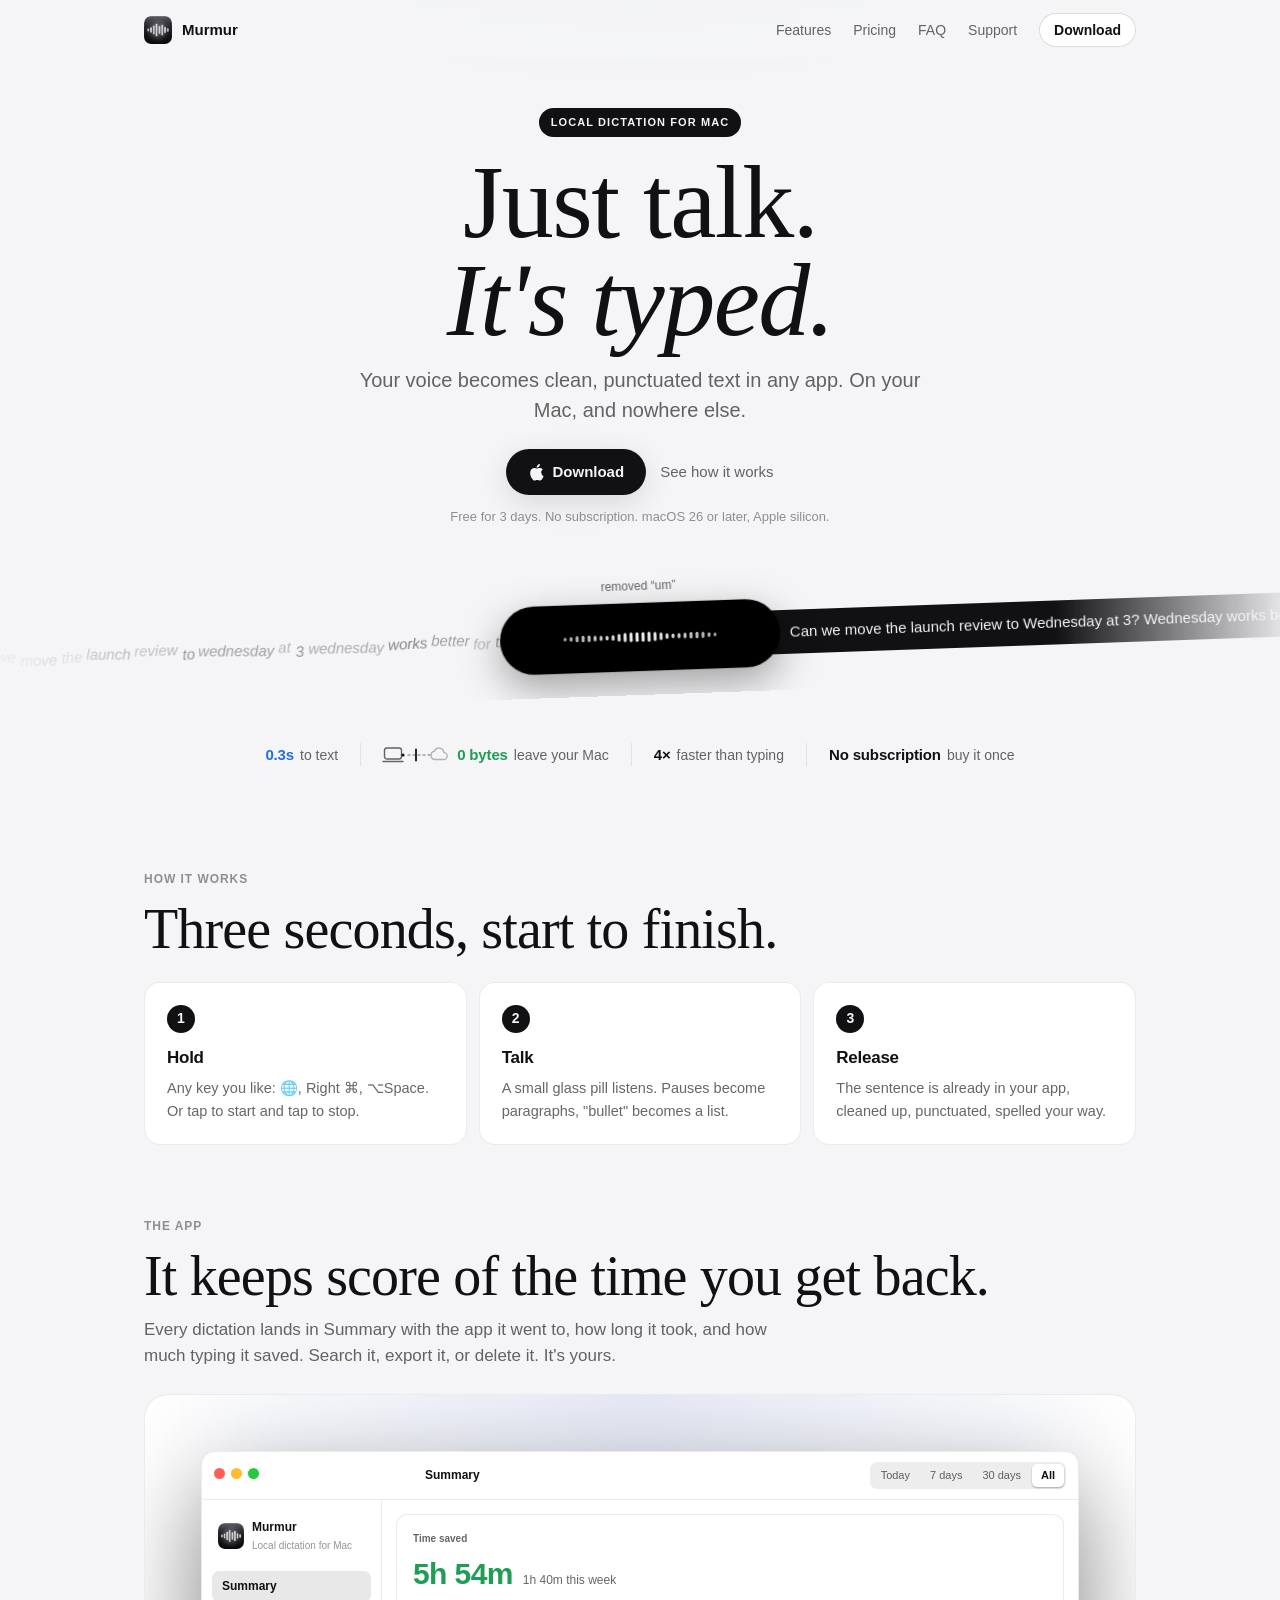
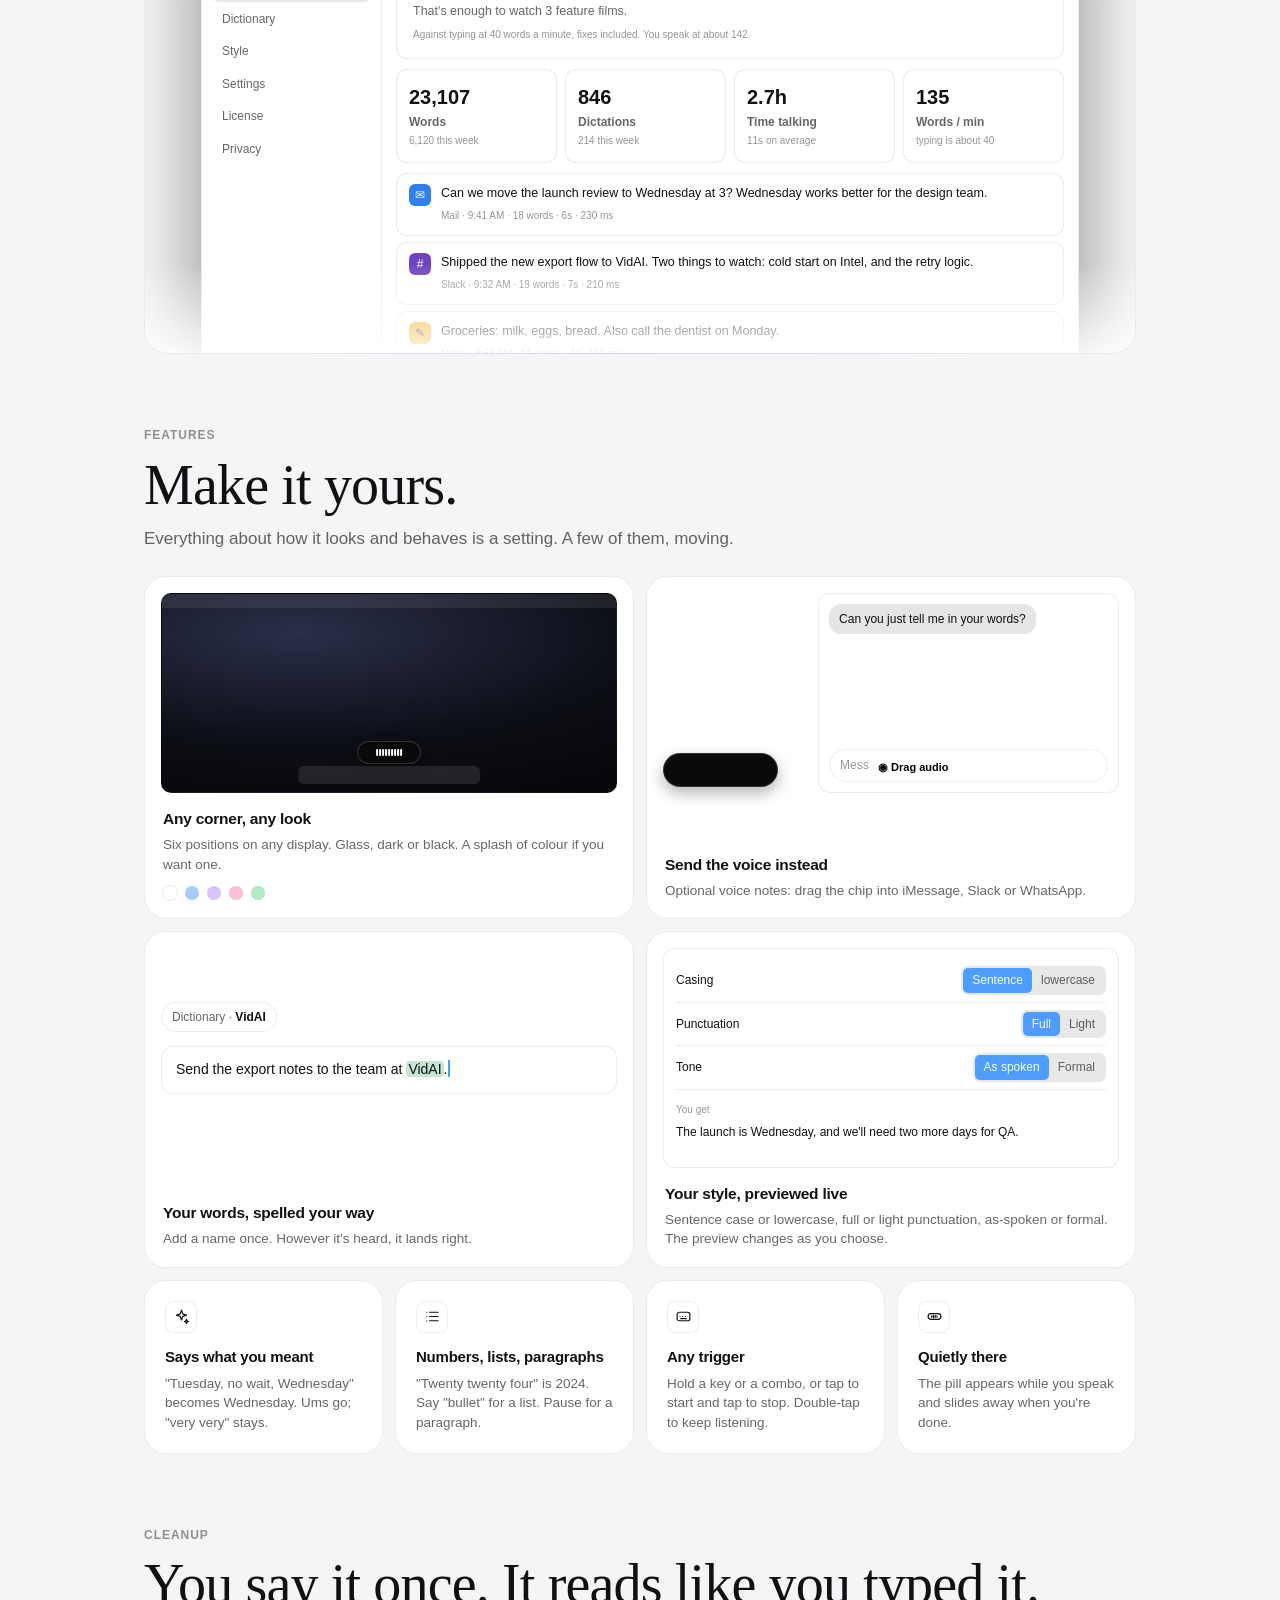
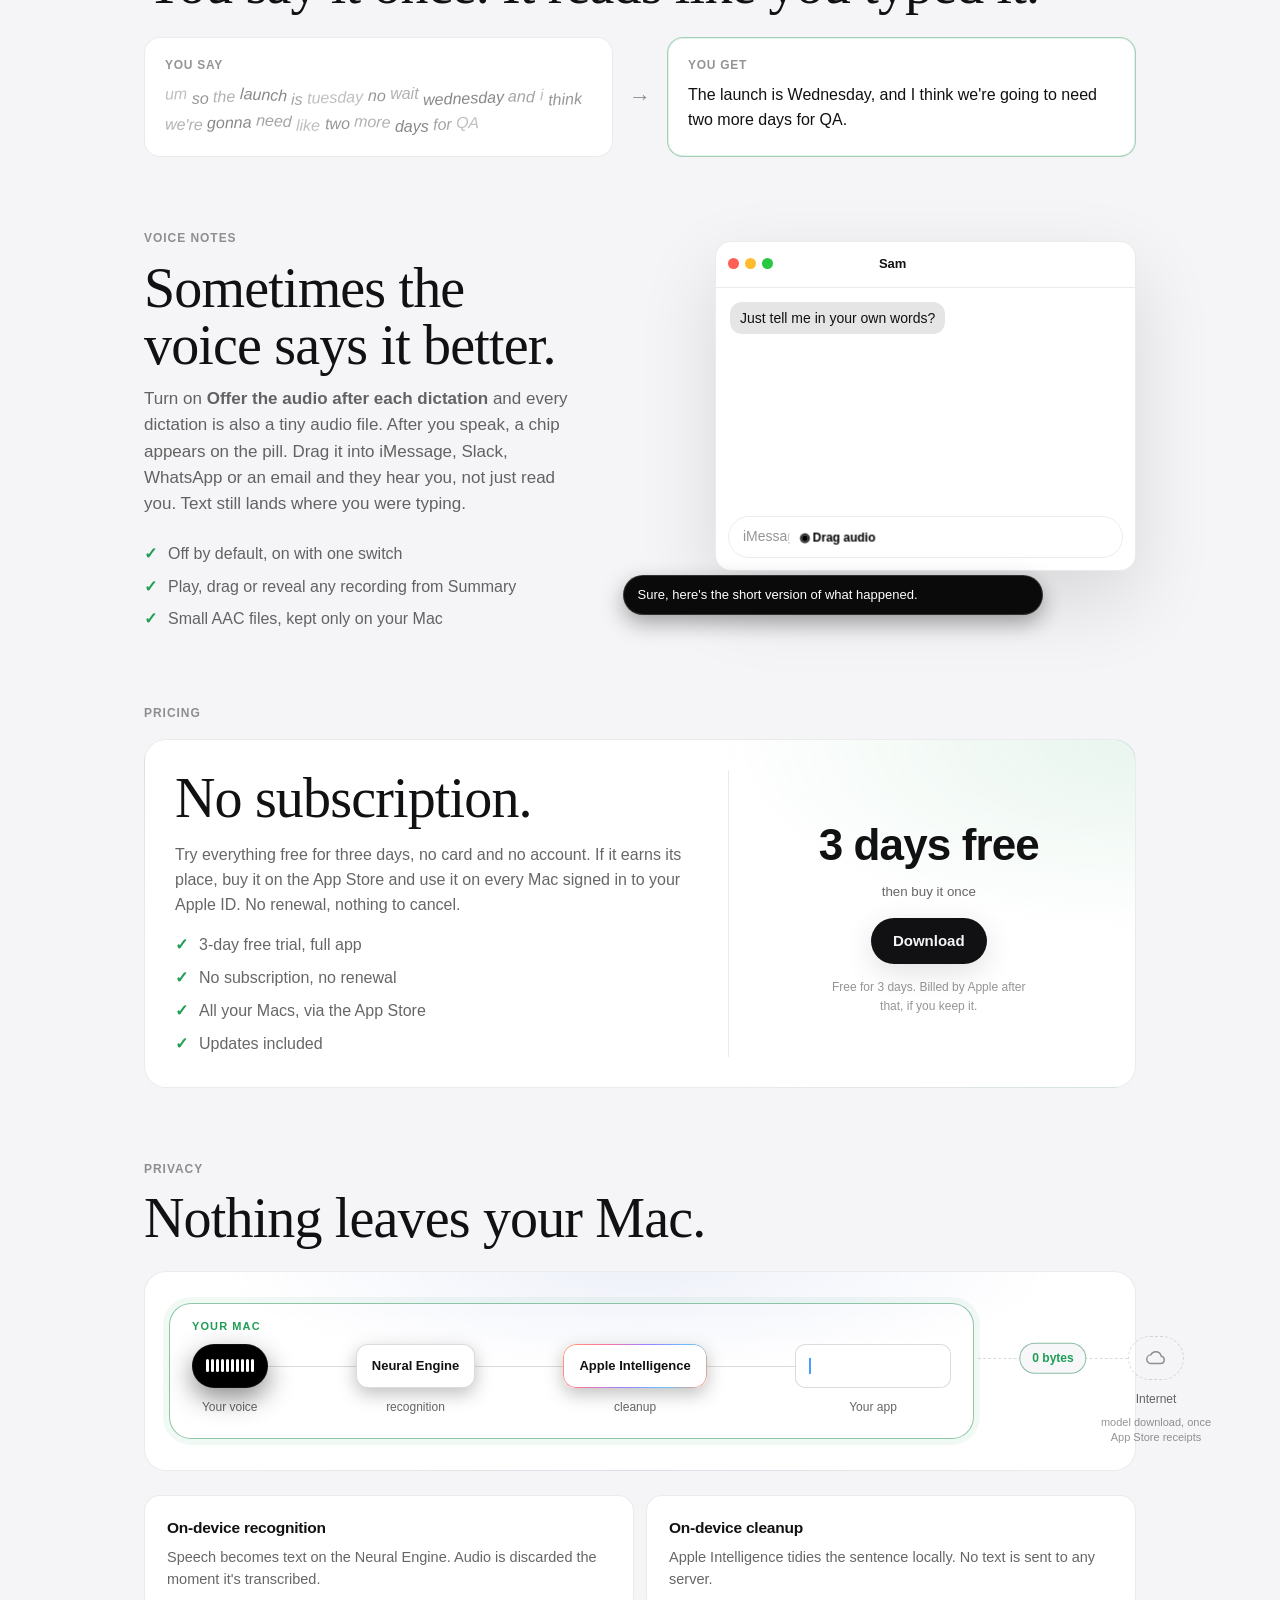
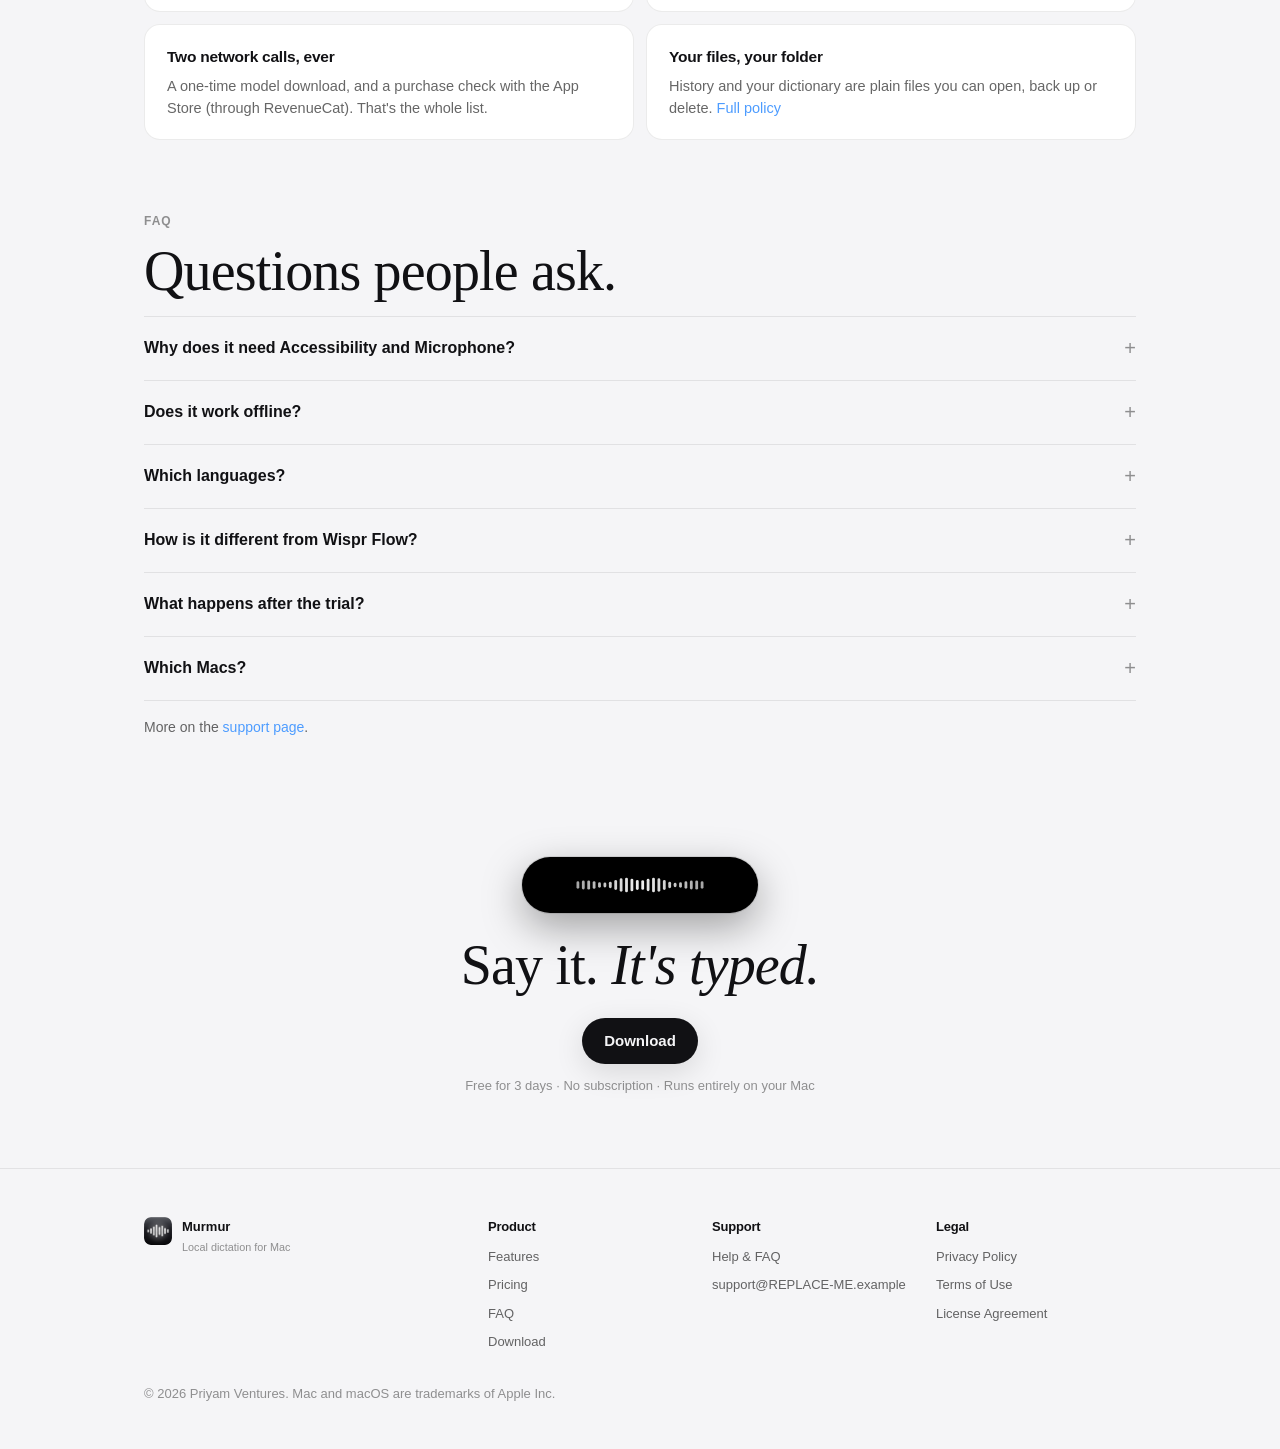
==== commit 59890621: "Site: animations pause when their section is off screen; fewer compositing layers Co-Authored-By: Cl" ====
--- a/Site/index.html
+++ b/Site/index.html
@@ -7,7 +7,7 @@
 <meta name="twitter:card" content="summary_large_image"><meta name="twitter:title" content="Murmur — Just talk. It's typed."><meta name="twitter:description" content="A dictation app for Mac that runs entirely on your Mac. Hold a key, talk, and clean, punctuated text lands in any app. Offline, private, no subscription."><meta name="twitter:image" content="https://REPLACE-ME.example/assets/og.png">
 <script type="application/ld+json">{"@context": "https://schema.org", "@type": "SoftwareApplication", "name": "Murmur", "applicationCategory": "UtilitiesApplication", "operatingSystem": "macOS 26 or later (Apple silicon)", "description": "A dictation app for Mac that runs entirely on your Mac. Hold a key, talk, and clean, punctuated text lands in any app. Offline, private, no subscription.", "url": "https://REPLACE-ME.example/", "image": "https://REPLACE-ME.example/assets/og.png", "offers": {"@type": "Offer", "price": "0", "priceCurrency": "USD", "description": "Free for 3 days, then a single purchase on the Mac App Store. No subscription."}, "author": {"@type": "Organization", "name": "Priyam Ventures"}, "featureList": ["On-device speech recognition on the Neural Engine", "Works offline", "No account, no telemetry", "Hold a key or a chord, or tap to toggle", "Clean-up: fillers, punctuation, numbers, lists", "Personal dictionary", "Optional voice notes you can drag into a chat"]}</script>
 <script type="application/ld+json">{"@context": "https://schema.org", "@type": "FAQPage", "mainEntity": [{"@type": "Question", "name": "Why does it need Accessibility and Microphone?", "acceptedAnswer": {"@type": "Answer", "text": "Microphone, to hear you while you hold the key. Accessibility, to notice the key anywhere on the Mac and to paste the text into the app you're using. It never reads your screen."}}, {"@type": "Question", "name": "Does it work offline?", "acceptedAnswer": {"@type": "Answer", "text": "Yes. After the one-time model download on first launch, dictation needs no connection at all."}}, {"@type": "Question", "name": "Which languages?", "acceptedAnswer": {"@type": "Answer", "text": "English, all accents. The model is English-only by design; that's what makes it this accurate and this fast."}}, {"@type": "Question", "name": "How is it different from Wispr Flow?", "acceptedAnswer": {"@type": "Answer", "text": "Wispr Flow transcribes in the cloud (its own docs say transcription always occurs on the cloud) and is a subscription, $12 to $15 a month. Murmur transcribes on your Mac's Neural Engine, so your voice never leaves the machine, it works offline, and you buy it once. Wispr Flow covers 100+ languages; Murmur does English only, and does it very well."}}, {"@type": "Question", "name": "What happens after the trial?", "acceptedAnswer": {"@type": "Answer", "text": "Dictation pauses until you buy it, once, on the App Store. Everything you dictated stays in Summary."}}, {"@type": "Question", "name": "Which Macs?", "acceptedAnswer": {"@type": "Answer", "text": "Any Mac with Apple silicon running macOS 26 or later."}}]}</script>
-<link rel="stylesheet" href="site.css?v=24"><script src="site.js?v=10" defer></script></head>
+<link rel="stylesheet" href="site.css?v=25"><script src="site.js?v=11" defer></script></head>
 <body>
 <div class="glow" aria-hidden="true"></div>
 <header class="nav wrap"><a class="brand" href="index.html"><img src="assets/icon.png" alt="Murmur app icon" width="26" height="26"><span data-brand="name">Murmur</span></a><nav><a href="#features">Features</a><a href="#pricing">Pricing</a><a href="#faq">FAQ</a><a href="support.html">Support</a><a class="navcta" data-store href="#">Download</a></nav></header>
--- a/Site/site.css
+++ b/Site/site.css
@@ -58,12 +58,14 @@
 /* Ticker tape: what you said flows in from the left, what got typed rolls out on a ribbon. */
 :root { --ribbon-bg: #f4f4f6; --ribbon-fg: #111114; }
 @media (prefers-color-scheme: light) { :root { --ribbon-bg: #111114; --ribbon-fg: #f4f4f6; } }
-.tape { position: relative; width: 112vw; margin: var(--s6) 0 var(--s3) calc(50% - 56vw); height: 120px; transform: rotate(-2deg); pointer-events: none; }
+.tape { position: relative; contain: layout paint; width: 112vw; margin: var(--s6) 0 var(--s3) calc(50% - 56vw); height: 120px; transform: rotate(-2deg); pointer-events: none; }
 .tape-raw, .tape-clean { position: absolute; top: 40px; height: 44px; overflow: hidden; display: flex; align-items: center; }
 .tape-raw { left: 0; right: 50%; -webkit-mask-image: linear-gradient(90deg, transparent 8%, #000 42%, #000); mask-image: linear-gradient(90deg, transparent 8%, #000 42%, #000); }
 .tape-clean { left: 50%; right: 0; background: var(--ribbon-bg); box-shadow: 0 10px 30px rgba(0,0,0,.25);
   -webkit-mask-image: linear-gradient(90deg, #000, #000 58%, transparent 92%); mask-image: linear-gradient(90deg, #000, #000 58%, transparent 92%); }
-.track { display: flex; white-space: nowrap; will-change: transform; animation: tape 60s linear infinite; }
+.track { display: flex; white-space: nowrap; animation: tape 60s linear infinite; }
+/* Anything scrolled out of view stops animating: the page shouldn't tax the GPU for what nobody sees. */
+.offscreen, .offscreen * { animation-play-state: paused !important; }
 .track > span { padding-right: 1.4em; }
 .tape-raw .track { color: var(--dim); font-size: 15px; font-weight: 300; font-style: italic; padding-right: 140px; }
 .tape-raw .w, .say .w { display: inline-block; font-style: italic; opacity: var(--o); transform: rotate(var(--r)) translateY(var(--y)); animation: wobble var(--d) ease-in-out var(--dl) infinite alternate; }
